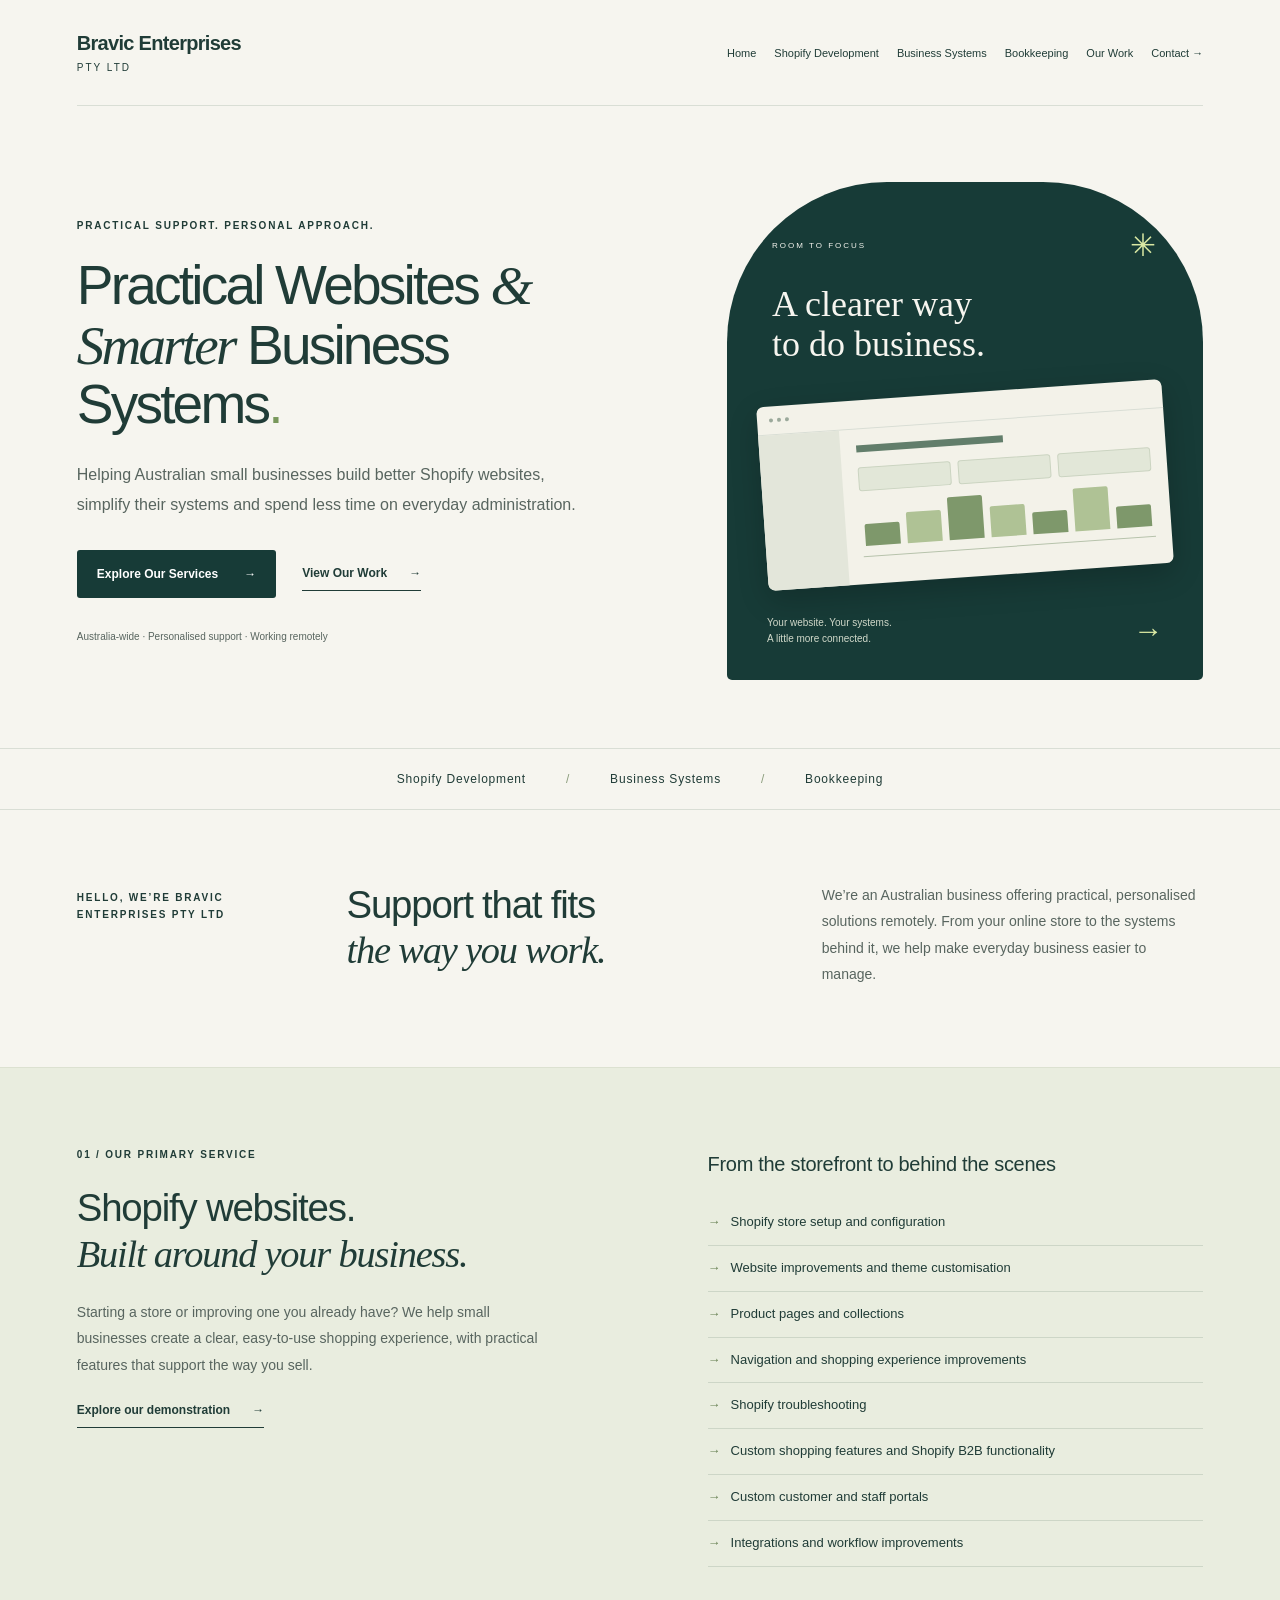
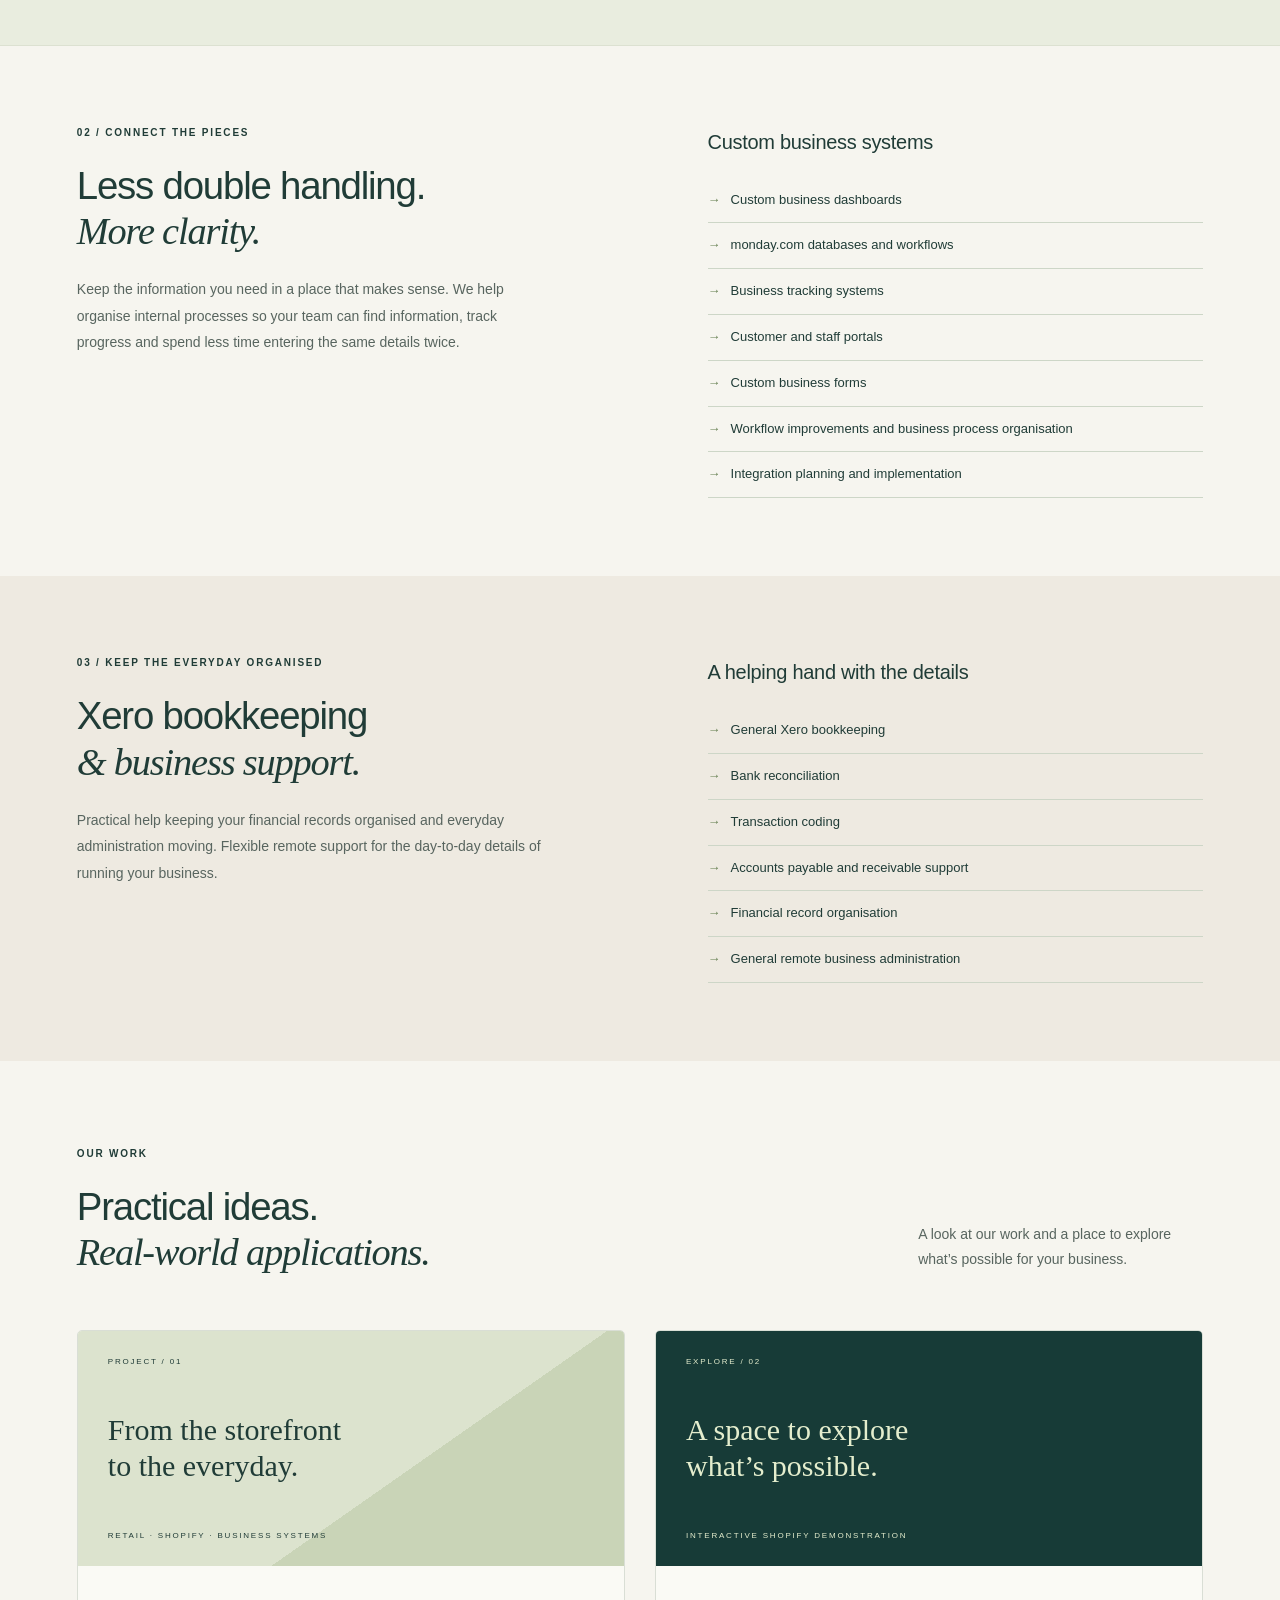
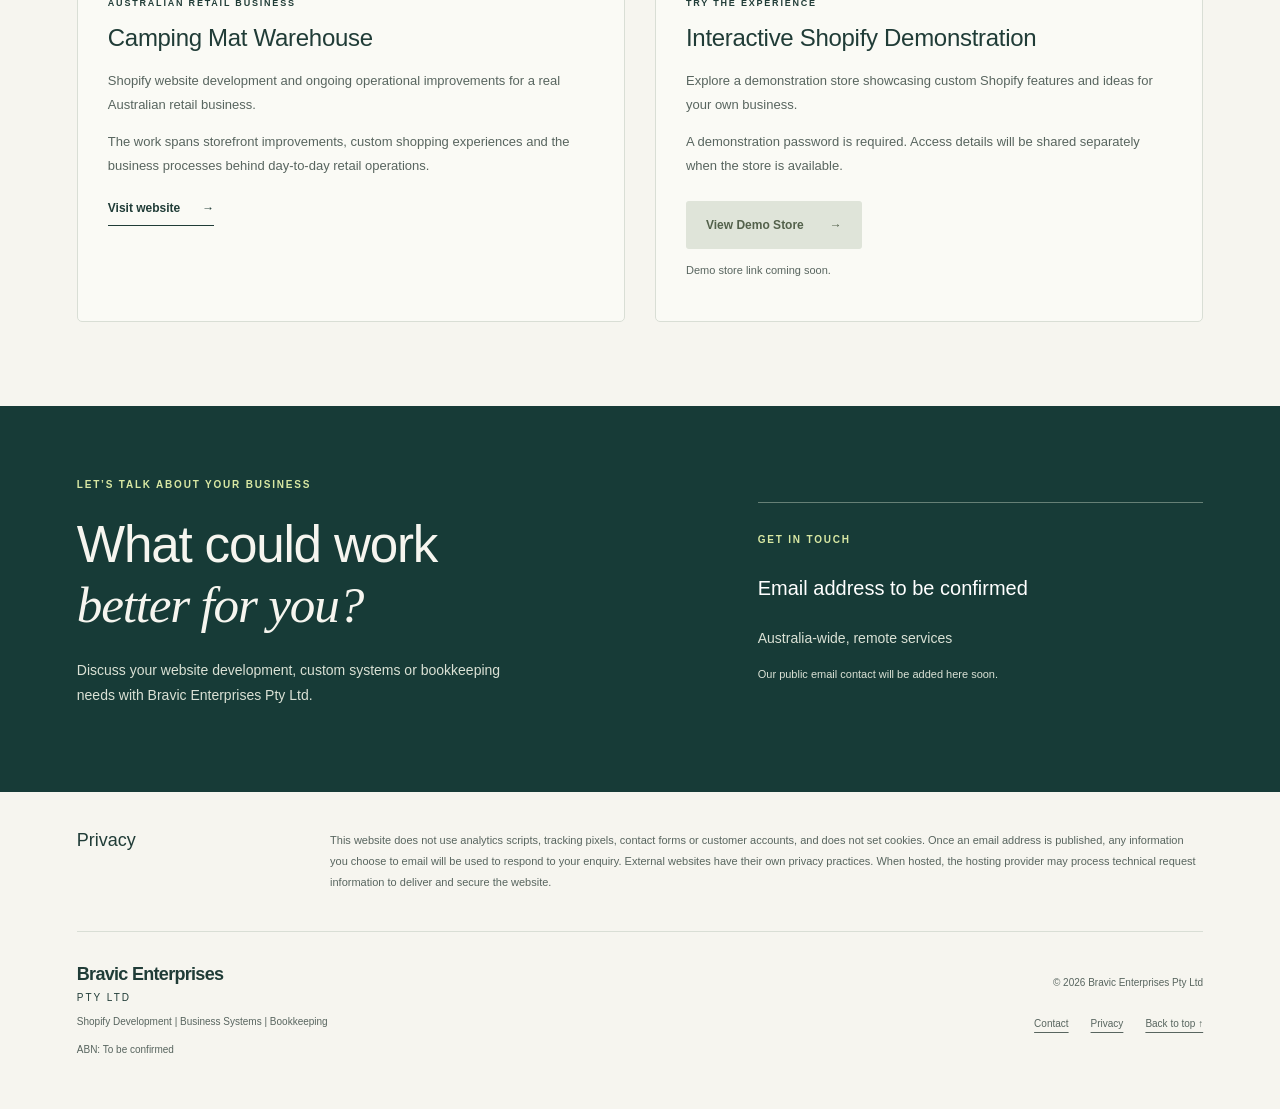
==== index.html @ 541ea127 "Build independent Bravic Enterprises static business website" ====
<!doctype html>
<html lang="en-AU">
<head>
<meta charset="utf-8"><meta name="viewport" content="width=device-width, initial-scale=1">
<title>Bravic Enterprises | Shopify Development &amp; Business Systems</title>
<meta name="description" content="Shopify website development, custom business systems and Xero bookkeeping for Australian small businesses. Practical, personalised remote support.">
<meta name="theme-color" content="#173b37">
<meta property="og:title" content="Bravic Enterprises | Shopify Development &amp; Business Systems">
<meta property="og:description" content="Practical Shopify websites, custom business systems and Xero bookkeeping. Personalised remote support for Australian small businesses.">
<meta property="og:type" content="website"><meta property="og:locale" content="en_AU">
<link rel="icon" href="assets/favicon.svg" type="image/svg+xml"><link rel="stylesheet" href="styles.css">
</head>
<body>
<a class="skip" href="#main">Skip to content</a>
<header class="header wrap">
<a class="brand" href="#home">Bravic Enterprises <span>Pty Ltd</span></a>
<nav aria-label="Main navigation"><a href="#home">Home</a><a href="#shopify">Shopify Development</a><a href="#systems">Business Systems</a><a href="#bookkeeping">Bookkeeping</a><a href="#work">Our Work</a><a href="#contact">Contact <span aria-hidden="true">→</span></a></nav>
</header>
<main id="main">
<section id="home" class="hero wrap">
<div class="hero-copy"><p class="eyebrow">Practical support. Personal approach.</p><h1>Practical Websites <span>&amp; Smarter</span> Business Systems<span class="dot">.</span></h1><p class="lead">Helping Australian small businesses build better Shopify websites, simplify their systems and spend less time on everyday administration.</p><div class="actions"><a class="button" href="#shopify">Explore Our Services <span aria-hidden="true">→</span></a><a class="text-link" href="#work">View Our Work <span aria-hidden="true">→</span></a></div><p class="hero-note">Australia-wide · Personalised support · Working remotely</p></div>
<div class="hero-art" aria-label="Illustration of organised business information"><div class="art-top"><span>ROOM TO FOCUS</span><span aria-hidden="true">✳</span></div><div class="art-heading">A clearer way<br>to do business.</div><div class="mock-window" aria-hidden="true"><div class="window-top"><i></i><i></i><i></i></div><div class="window-body"><div class="mock-nav"></div><div class="mock-content"><div class="mock-title"></div><div class="mock-cards"><i></i><i></i><i></i></div><div class="mock-chart"><i></i><i></i><i></i><i></i><i></i><i></i><i></i></div><div class="mock-lines"></div></div></div></div><div class="art-bottom">Your website. Your systems.<br>A little more connected.<span aria-hidden="true">→</span></div></div>
</section>
<div class="service-strip"><div class="wrap">Shopify Development <span aria-hidden="true">/</span> Business Systems <span aria-hidden="true">/</span> Bookkeeping</div></div>
<section class="intro wrap"><p class="eyebrow">Hello, we’re Bravic Enterprises Pty Ltd</p><h2>Support that fits<br><em>the way you work.</em></h2><p>We’re an Australian business offering practical, personalised solutions remotely. From your online store to the systems behind it, we help make everyday business easier to manage.</p></section>
<section id="shopify" class="service shopify"><div class="wrap service-layout"><div><p class="eyebrow">01 / Our primary service</p><h2>Shopify websites.<br><em>Built around your business.</em></h2><p class="section-copy">Starting a store or improving one you already have? We help small businesses create a clear, easy-to-use shopping experience, with practical features that support the way you sell.</p><a class="text-link" href="#demo">Explore our demonstration <span aria-hidden="true">→</span></a></div><div class="service-details"><h3>From the storefront to behind the scenes</h3><ul><li>Shopify store setup and configuration</li><li>Website improvements and theme customisation</li><li>Product pages and collections</li><li>Navigation and shopping experience improvements</li><li>Shopify troubleshooting</li><li>Custom shopping features and Shopify B2B functionality</li><li>Custom customer and staff portals</li><li>Integrations and workflow improvements</li></ul></div></div></section>
<section id="systems" class="service wrap service-layout"><div><p class="eyebrow">02 / Connect the pieces</p><h2>Less double handling.<br><em>More clarity.</em></h2><p class="section-copy">Keep the information you need in a place that makes sense. We help organise internal processes so your team can find information, track progress and spend less time entering the same details twice.</p></div><div class="service-details"><h3>Custom business systems</h3><ul><li>Custom business dashboards</li><li>monday.com databases and workflows</li><li>Business tracking systems</li><li>Customer and staff portals</li><li>Custom business forms</li><li>Workflow improvements and business process organisation</li><li>Integration planning and implementation</li></ul></div></section>
<section id="bookkeeping" class="bookkeeping"><div class="wrap service-layout"><div><p class="eyebrow">03 / Keep the everyday organised</p><h2>Xero bookkeeping<br><em>&amp; business support.</em></h2><p class="section-copy">Practical help keeping your financial records organised and everyday administration moving. Flexible remote support for the day-to-day details of running your business.</p></div><div class="service-details"><h3>A helping hand with the details</h3><ul><li>General Xero bookkeeping</li><li>Bank reconciliation</li><li>Transaction coding</li><li>Accounts payable and receivable support</li><li>Financial record organisation</li><li>General remote business administration</li></ul></div></div></section>
<section id="work" class="work wrap"><div class="section-heading"><div><p class="eyebrow">Our work</p><h2>Practical ideas.<br><em>Real-world applications.</em></h2></div><p>A look at our work and a place to explore what’s possible for your business.</p></div><div class="projects"><article class="project"><div class="project-visual retail" aria-hidden="true"><span>PROJECT / 01</span><strong>From the storefront<br>to the everyday.</strong><span>RETAIL · SHOPIFY · BUSINESS SYSTEMS</span></div><div class="project-content"><p class="eyebrow">Australian retail business</p><h3>Camping Mat Warehouse</h3><p>Shopify website development and ongoing operational improvements for a real Australian retail business.</p><p>The work spans storefront improvements, custom shopping experiences and the business processes behind day-to-day retail operations.</p><a class="text-link" href="https://campingmatwarehouse.com.au" target="_blank" rel="noopener noreferrer">Visit website <span class="sr-only">(opens in a new tab)</span><span aria-hidden="true">→</span></a></div></article><article class="project" id="demo"><div class="project-visual demonstration" aria-hidden="true"><span>EXPLORE / 02</span><strong>A space to explore<br>what’s possible.</strong><span>INTERACTIVE SHOPIFY DEMONSTRATION</span></div><div class="project-content"><p class="eyebrow">Try the experience</p><h3>Interactive Shopify Demonstration</h3><p>Explore a demonstration store showcasing custom Shopify features and ideas for your own business.</p><p>A demonstration password is required. Access details will be shared separately when the store is available.</p><!-- Replace this disabled button with a link when the approved demo URL is supplied. Never put the demo password in this repository. --><button class="button unavailable" type="button" disabled aria-describedby="demo-status">View Demo Store <span aria-hidden="true">→</span></button><p class="small" id="demo-status">Demo store link coming soon.</p></div></article></div></section>
<section id="contact" class="contact"><div class="wrap contact-layout"><div><p class="eyebrow">Let’s talk about your business</p><h2>What could work<br><em>better for you?</em></h2><p>Discuss your website development, custom systems or bookkeeping needs with Bravic Enterprises Pty Ltd.</p></div><div class="contact-details"><p class="eyebrow">Get in touch</p><!-- Replace this paragraph with a mailto link once the public email is confirmed. --><p class="email-pending">Email address to be confirmed</p><p>Australia-wide, remote services</p><p class="small">Our public email contact will be added here soon.</p></div></div></section>
<section id="privacy" class="privacy wrap"><h2>Privacy</h2><p>This website does not use analytics scripts, tracking pixels, contact forms or customer accounts, and does not set cookies. Once an email address is published, any information you choose to email will be used to respond to your enquiry. External websites have their own privacy practices. When hosted, the hosting provider may process technical request information to deliver and secure the website.</p></section>
</main>
<footer class="footer wrap"><div><a class="brand" href="#home">Bravic Enterprises <span>Pty Ltd</span></a><p>Shopify Development | Business Systems | Bookkeeping</p><p>ABN: To be confirmed</p></div><div class="footer-meta"><p>© 2026 Bravic Enterprises Pty Ltd</p><div><a href="#contact">Contact</a><a href="#privacy">Privacy</a><a href="#home">Back to top ↑</a></div></div></footer>
</body></html>
---- styles.css ----
:root{--ink:#203c37;--green:#173b37;--muted:#58655f;--cream:#f6f5ef;--line:#d9ded5;--lime:#d9e8a3;font-family:Arial,Helvetica,sans-serif;color:var(--ink);background:var(--cream);font-synthesis:none}
*{box-sizing:border-box}
body{margin:0}
a{color:inherit;text-underline-offset:5px}
a:focus-visible,button:focus-visible{outline:3px solid #9c651f;outline-offset:5px}
.wrap{width:min(1200px,88%);margin-inline:auto}
.skip{position:absolute;top:-100px;left:20px;padding:12px;background:white;z-index:10}
.skip:focus{top:12px}
.header{display:flex;align-items:center;justify-content:space-between;gap:30px;min-height:106px;border-bottom:1px solid var(--line)}
.brand{font-size:20px;font-weight:700;letter-spacing:-.7px;text-decoration:none;white-space:nowrap}
.brand span{display:block;font-size:10px;letter-spacing:2px;text-transform:uppercase;margin-top:7px;font-weight:400}
.header nav{display:flex;flex-wrap:wrap;justify-content:flex-end;gap:18px;font-size:11px}
.header nav a{text-decoration:none;padding-block:12px}
.header nav a:hover{text-decoration:underline}
.hero{display:grid;grid-template-columns:1.2fr 1fr;gap:7%;padding-block:76px 68px;align-items:center}
.eyebrow{text-transform:uppercase;letter-spacing:1.8px;font-size:10px;font-weight:700;line-height:1.7;margin:0 0 22px}
h1{font-size:clamp(40px,4.3vw,64px);letter-spacing:-2.8px;line-height:1.08;font-weight:500;margin:0 0 26px}
h1>span:not(.dot){font-family:Georgia,serif;font-style:italic;font-weight:400}
.dot{color:#78985b}
.lead{font-size:16px;line-height:1.85;max-width:510px;color:var(--muted)}
.actions{display:flex;align-items:center;gap:26px;flex-wrap:wrap;margin-top:30px}
.button{display:inline-flex;align-items:center;justify-content:space-between;gap:26px;background:var(--green);color:white;border:0;padding:17px 20px;font:600 12px Arial,sans-serif;text-decoration:none;border-radius:3px}
.button:hover{background:#2d5045}
.text-link{display:inline-flex;gap:22px;align-items:center;font-size:12px;font-weight:700;text-decoration:none;border-bottom:1px solid;padding:10px 0}
.hero-note{font-size:10px;color:var(--muted);margin:30px 0 0;line-height:1.7}
.hero-art{background:var(--green);color:var(--cream);padding:30px 30px 25px;border-radius:160px 160px 5px 5px;min-height:480px;display:flex;flex-direction:column;justify-content:flex-end;position:relative;overflow:hidden}
.art-top{display:flex;justify-content:space-between;align-items:center;font-size:8px;letter-spacing:2px;padding:15px 15px 20px}
.art-top>span:last-child{font-size:31px;color:var(--lime)}
.art-heading{font:36px/1.12 Georgia,serif;padding:0 15px 28px}
.mock-window{border-radius:7px;background:#f3f2e9;color:var(--ink);box-shadow:0 10px 30px #0003;transform:rotate(-4deg);margin:0 5px}
.window-top{border-bottom:1px solid #d9ded5;padding:12px;display:flex;gap:4px}
.window-top i{width:4px;height:4px;background:#9ba99b;border-radius:50%}
.window-body{display:flex;height:155px}
.mock-nav{width:20%;background:#e3e6da;border-radius:0 0 0 7px}
.mock-content{padding:16px;width:80%}
.mock-title{width:50%;height:7px;background:#627e6b;margin-bottom:15px}
.mock-cards{display:flex;gap:7px}
.mock-cards i{background:#e2e7d8;width:33%;height:24px;border:1px solid #cbd4c1;border-radius:3px}
.mock-chart{display:flex;align-items:flex-end;gap:7px;height:55px;padding:10px 3px 0}
.mock-chart i{flex:1;background:#7e986b;height:50%;border-radius:2px 2px 0 0}
.mock-chart i:nth-child(2n){height:70%;background:#afc295}
.mock-chart i:nth-child(3n){height:95%}
.mock-lines{margin-top:10px;height:1px;background:#b7c3ac}
.art-bottom{display:flex;align-items:center;justify-content:space-between;font-size:10px;line-height:1.6;padding:30px 10px 0;color:#d2dacb}
.art-bottom span{font-size:30px;color:var(--lime)}
.service-strip{border-block:1px solid var(--line);padding:23px 0;font-size:12px;text-align:center;letter-spacing:.8px}
.service-strip .wrap{display:flex;justify-content:center;gap:40px;flex-wrap:wrap}
.service-strip span{color:#8b9d7c}
.intro{display:grid;grid-template-columns:.8fr 1.5fr 1.3fr;gap:35px;align-items:start;padding-block:72px}
.intro>.eyebrow{max-width:160px;margin-top:7px}
.intro>p:last-child{font-size:14px;line-height:1.9;color:var(--muted);margin:0}
h2{font-size:clamp(29px,3vw,42px);line-height:1.18;letter-spacing:-1.2px;font-weight:500;margin:0 0 22px}
h2 em{font-family:Georgia,serif;font-weight:400}
h3{font-size:20px;line-height:1.4;font-weight:500;margin:0 0 22px;letter-spacing:-.3px}
.service{padding-block:78px}
.service-layout{display:grid;grid-template-columns:1fr 1fr;gap:12%}
.shopify{background:#e9eddf;border-block:1px solid #dce1d1}
.section-copy{color:var(--muted);font-size:14px;line-height:1.9;max-width:475px}
.service-details{padding-top:4px}
.service-details ul{list-style:none;padding:0;margin:0}
.service-details li{position:relative;padding:12px 0 12px 23px;border-bottom:1px solid #cdd6c7;font-size:13px;line-height:1.6}
.service-details li:before{content:'→';position:absolute;left:0;color:#6b8457}
.bookkeeping{background:#eeeae1;padding-block:78px}
.work{padding-block:84px}
.section-heading{display:flex;justify-content:space-between;align-items:end;gap:40px;margin-bottom:32px}
.section-heading>p{max-width:285px;font-size:14px;line-height:1.8;color:var(--muted);margin-bottom:25px}
.projects{display:grid;grid-template-columns:1fr 1fr;gap:30px}
.project{border:1px solid var(--line);border-radius:5px;overflow:hidden;background:#fafaf5}
.project-visual{min-height:235px;display:flex;flex-direction:column;justify-content:space-between;padding:26px 30px;background:#dce3ce}
.project-visual>span{font-size:8px;letter-spacing:1.8px}
.project-visual strong{font:30px/1.2 Georgia,serif;font-weight:400}
.demonstration{background:var(--green);color:#e4edcd}
.retail{background:linear-gradient(145deg,#dce3ce 60%,#c9d4b7 60%)}
.project-content{padding:30px}
.project-content .eyebrow{font-size:9px;margin-bottom:10px}
.project-content h3{font-size:24px;margin-bottom:14px}
.project-content p:not(.eyebrow){font-size:13px;line-height:1.85;color:var(--muted)}
.unavailable{background:#dfe4d9;color:#53614b;margin-top:10px;cursor:not-allowed}
.unavailable:hover{background:#dfe4d9}
.project-content .small,.small{font-size:11px!important}
.contact{background:var(--green);color:var(--cream);padding-block:70px}
.contact-layout{display:grid;grid-template-columns:1.2fr 1fr;gap:13%;align-items:center}
.contact h2{font-size:clamp(34px,4vw,52px)}
.contact p:not(.eyebrow){font-size:14px;line-height:1.8;max-width:465px;color:#dae1d5}
.contact .eyebrow{color:var(--lime)}
.contact-details{border-top:1px solid #668076;padding-top:28px}
.contact .email-pending{font-size:20px!important;color:white!important}
.privacy{padding-block:38px;display:grid;grid-template-columns:1fr 4fr;gap:35px;border-bottom:1px solid var(--line)}
.privacy h2{font-size:18px;letter-spacing:0;margin:0}
.privacy p{font-size:11px;color:var(--muted);line-height:1.9;margin:0}
.footer{display:flex;justify-content:space-between;gap:30px;padding-block:32px 40px}
.footer p,.footer a:not(.brand){font-size:10px;line-height:1.8;color:var(--muted)}
.footer .brand{font-size:18px}
.footer-meta{text-align:right}
.footer-meta>div{display:flex;gap:22px;justify-content:flex-end;margin-top:23px}
.sr-only{position:absolute;width:1px;height:1px;padding:0;margin:-1px;overflow:hidden;clip:rect(0,0,0,0);white-space:nowrap;border:0}
section[id]{scroll-margin-top:25px}
@media(max-width:1050px){.header{align-items:flex-start;padding-block:25px}
.header nav{gap:6px 16px;max-width:460px}
.hero{gap:5%}
.hero-art{padding:23px;min-height:450px}
.art-heading{font-size:30px}
.intro{grid-template-columns:1fr 1fr}
.intro>.eyebrow{grid-column:1/-1;max-width:none;margin:0}
.service-layout{gap:7%}
}
@media(max-width:700px){.wrap{width:88%}
.header{display:block;padding-block:23px 15px}
.brand{font-size:20px}
.header nav{justify-content:flex-start;gap:0 19px;max-width:none;margin-top:18px;font-size:11px}
.header nav a{padding-block:10px}
.hero{grid-template-columns:1fr;padding-block:40px;gap:35px}
h1{font-size:clamp(39px,9vw,59px);letter-spacing:-1.8px;max-width:540px}
.lead{font-size:15px}
.hero-art{min-height:420px;max-width:420px;width:100%;justify-self:center;padding:30px}
.art-heading{font-size:34px}
.hero-note{font-size:9px}
.actions{gap:20px}
.service-strip{font-size:10px}
.service-strip .wrap{gap:12px}
.intro,.service-layout,.contact-layout,.privacy{grid-template-columns:1fr;gap:24px}
.intro{padding-block:45px}
.intro h2{margin:0}
.service,.bookkeeping{padding-block:48px}
.service-details{margin-top:10px}
.work{padding-block:50px}
.section-heading{display:block}
.section-heading>p{max-width:none}
.projects{grid-template-columns:1fr;gap:25px}
.project-content{padding:25px}
.project-visual{min-height:210px;padding:24px}
.contact{padding-block:48px}
.contact-details{margin-top:10px}
.privacy{gap:12px;padding-block:28px}
.footer{display:block}
.footer-meta{text-align:left;margin-top:25px}
.footer-meta>div{justify-content:flex-start;margin-top:12px}
.eyebrow{font-size:9px}
h2{font-size:32px}
}
@media(prefers-reduced-motion:no-preference){html{scroll-behavior:smooth}
}
@media print{.hero-art,.skip{display:none}
.hero,.service-layout,.contact-layout{display:block}
.contact{color:#203c37;background:white}
.contact p:not(.eyebrow),.contact .eyebrow,.contact .email-pending{color:#203c37!important}
.wrap{width:100%}
.header nav{display:none}
}
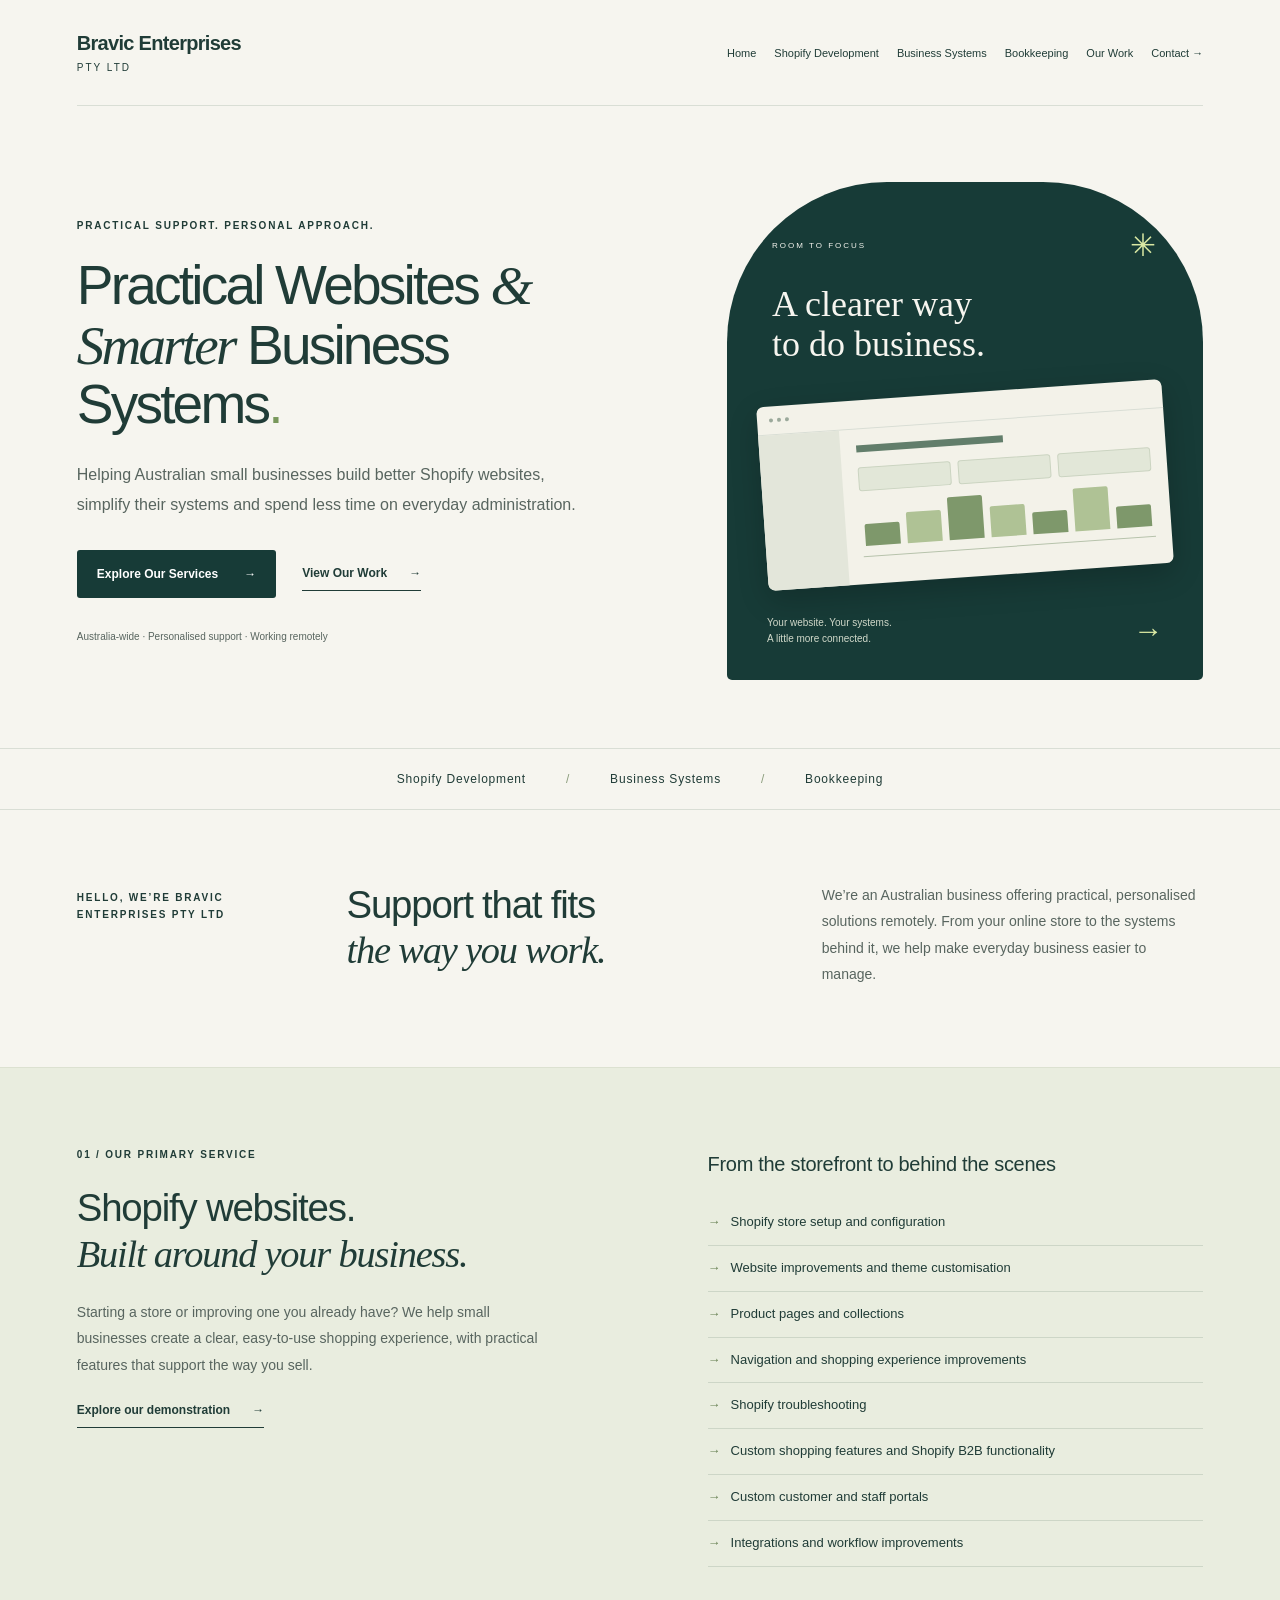
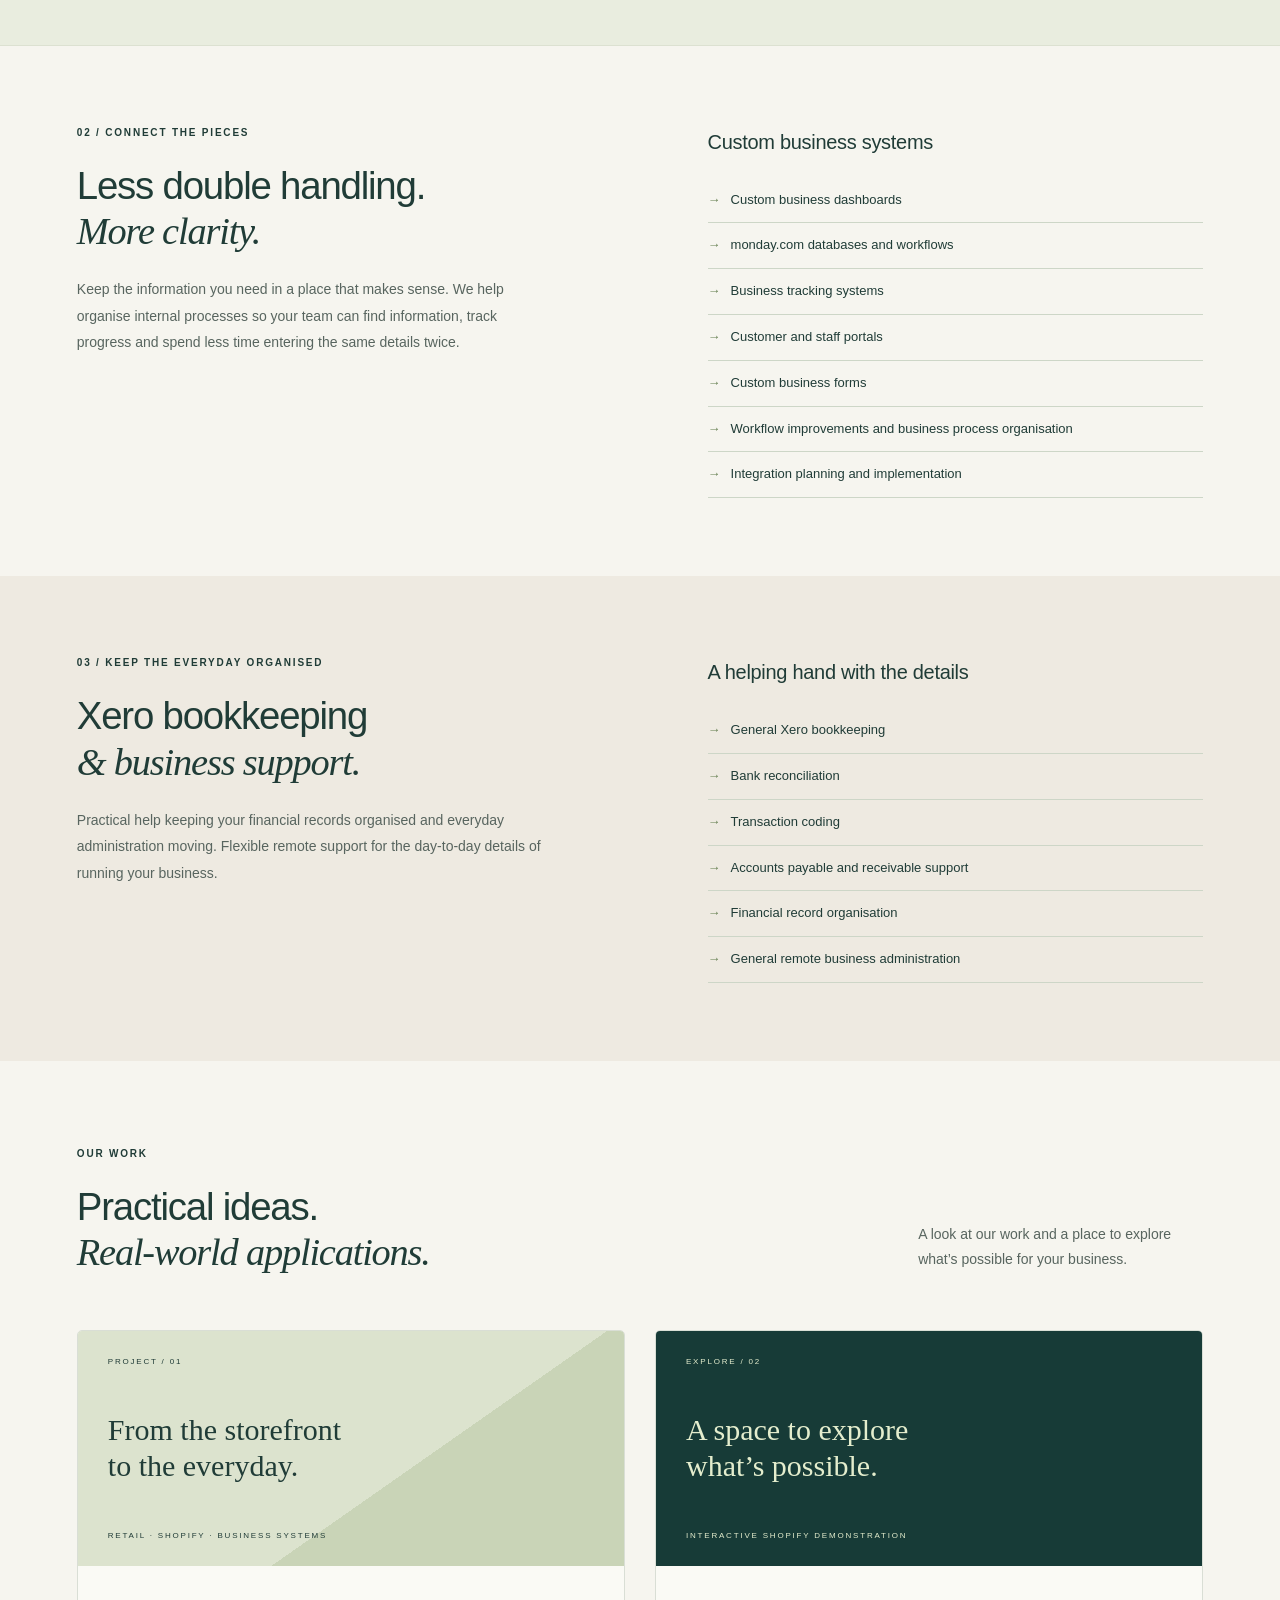
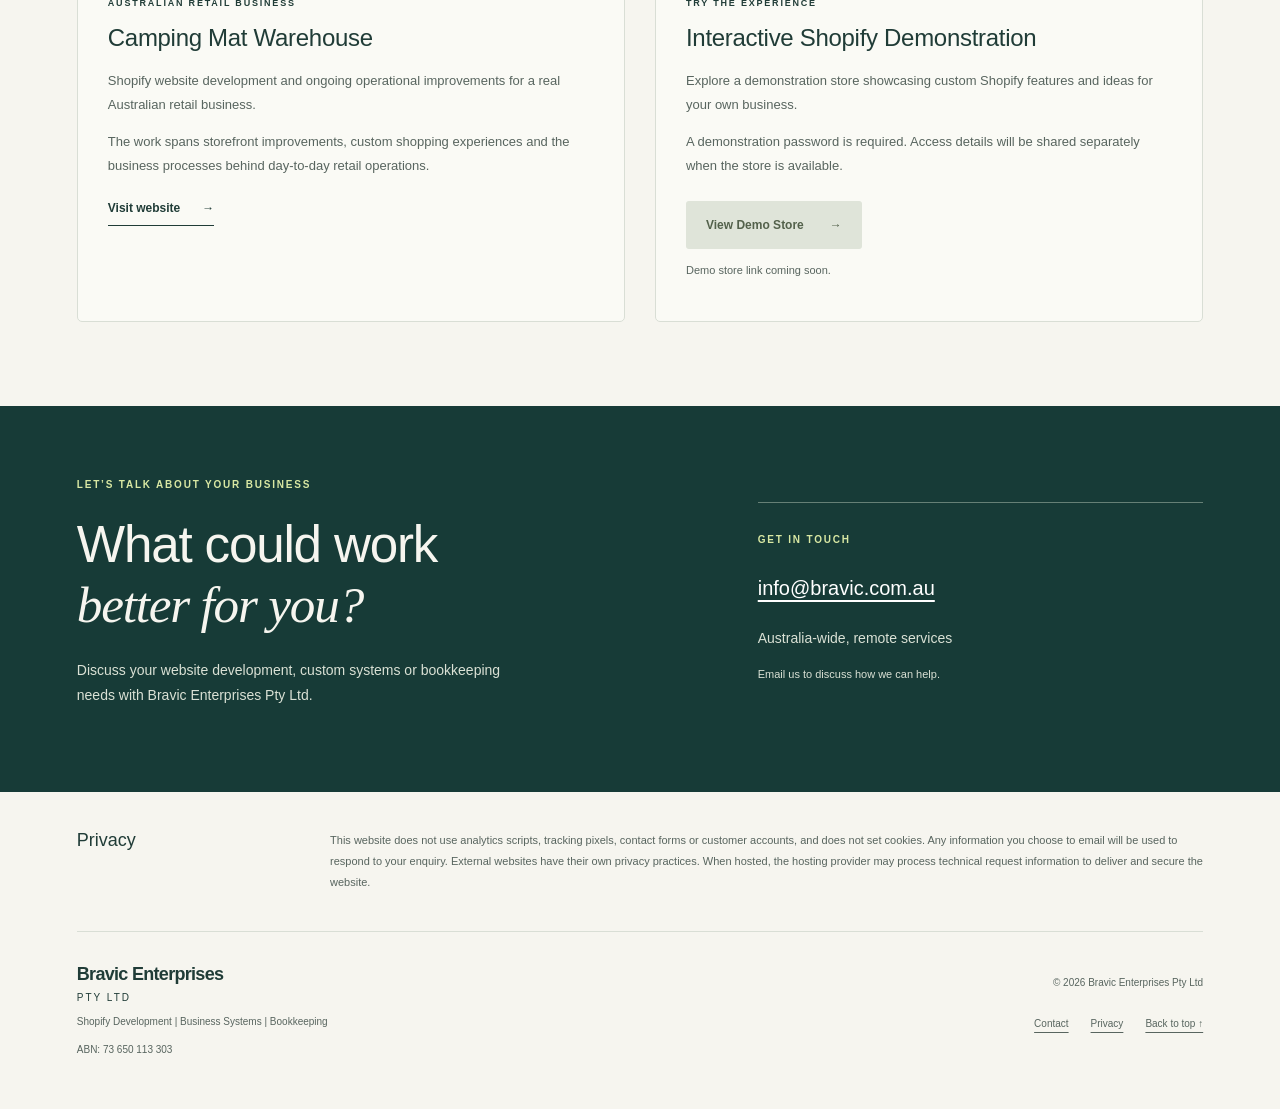
==== commit 82969f5a: "Add confirmed business email and ABN" ====
--- a/index.html
+++ b/index.html
@@ -27,8 +27,8 @@
 <section id="systems" class="service wrap service-layout"><div><p class="eyebrow">02 / Connect the pieces</p><h2>Less double handling.<br><em>More clarity.</em></h2><p class="section-copy">Keep the information you need in a place that makes sense. We help organise internal processes so your team can find information, track progress and spend less time entering the same details twice.</p></div><div class="service-details"><h3>Custom business systems</h3><ul><li>Custom business dashboards</li><li>monday.com databases and workflows</li><li>Business tracking systems</li><li>Customer and staff portals</li><li>Custom business forms</li><li>Workflow improvements and business process organisation</li><li>Integration planning and implementation</li></ul></div></section>
 <section id="bookkeeping" class="bookkeeping"><div class="wrap service-layout"><div><p class="eyebrow">03 / Keep the everyday organised</p><h2>Xero bookkeeping<br><em>&amp; business support.</em></h2><p class="section-copy">Practical help keeping your financial records organised and everyday administration moving. Flexible remote support for the day-to-day details of running your business.</p></div><div class="service-details"><h3>A helping hand with the details</h3><ul><li>General Xero bookkeeping</li><li>Bank reconciliation</li><li>Transaction coding</li><li>Accounts payable and receivable support</li><li>Financial record organisation</li><li>General remote business administration</li></ul></div></div></section>
 <section id="work" class="work wrap"><div class="section-heading"><div><p class="eyebrow">Our work</p><h2>Practical ideas.<br><em>Real-world applications.</em></h2></div><p>A look at our work and a place to explore what’s possible for your business.</p></div><div class="projects"><article class="project"><div class="project-visual retail" aria-hidden="true"><span>PROJECT / 01</span><strong>From the storefront<br>to the everyday.</strong><span>RETAIL · SHOPIFY · BUSINESS SYSTEMS</span></div><div class="project-content"><p class="eyebrow">Australian retail business</p><h3>Camping Mat Warehouse</h3><p>Shopify website development and ongoing operational improvements for a real Australian retail business.</p><p>The work spans storefront improvements, custom shopping experiences and the business processes behind day-to-day retail operations.</p><a class="text-link" href="https://campingmatwarehouse.com.au" target="_blank" rel="noopener noreferrer">Visit website <span class="sr-only">(opens in a new tab)</span><span aria-hidden="true">→</span></a></div></article><article class="project" id="demo"><div class="project-visual demonstration" aria-hidden="true"><span>EXPLORE / 02</span><strong>A space to explore<br>what’s possible.</strong><span>INTERACTIVE SHOPIFY DEMONSTRATION</span></div><div class="project-content"><p class="eyebrow">Try the experience</p><h3>Interactive Shopify Demonstration</h3><p>Explore a demonstration store showcasing custom Shopify features and ideas for your own business.</p><p>A demonstration password is required. Access details will be shared separately when the store is available.</p><!-- Replace this disabled button with a link when the approved demo URL is supplied. Never put the demo password in this repository. --><button class="button unavailable" type="button" disabled aria-describedby="demo-status">View Demo Store <span aria-hidden="true">→</span></button><p class="small" id="demo-status">Demo store link coming soon.</p></div></article></div></section>
-<section id="contact" class="contact"><div class="wrap contact-layout"><div><p class="eyebrow">Let’s talk about your business</p><h2>What could work<br><em>better for you?</em></h2><p>Discuss your website development, custom systems or bookkeeping needs with Bravic Enterprises Pty Ltd.</p></div><div class="contact-details"><p class="eyebrow">Get in touch</p><!-- Replace this paragraph with a mailto link once the public email is confirmed. --><p class="email-pending">Email address to be confirmed</p><p>Australia-wide, remote services</p><p class="small">Our public email contact will be added here soon.</p></div></div></section>
-<section id="privacy" class="privacy wrap"><h2>Privacy</h2><p>This website does not use analytics scripts, tracking pixels, contact forms or customer accounts, and does not set cookies. Once an email address is published, any information you choose to email will be used to respond to your enquiry. External websites have their own privacy practices. When hosted, the hosting provider may process technical request information to deliver and secure the website.</p></section>
+<section id="contact" class="contact"><div class="wrap contact-layout"><div><p class="eyebrow">Let’s talk about your business</p><h2>What could work<br><em>better for you?</em></h2><p>Discuss your website development, custom systems or bookkeeping needs with Bravic Enterprises Pty Ltd.</p></div><div class="contact-details"><p class="eyebrow">Get in touch</p><p class="contact-email"><a href="mailto:info@bravic.com.au">info@bravic.com.au</a></p><p>Australia-wide, remote services</p><p class="small">Email us to discuss how we can help.</p></div></div></section>
+<section id="privacy" class="privacy wrap"><h2>Privacy</h2><p>This website does not use analytics scripts, tracking pixels, contact forms or customer accounts, and does not set cookies. Any information you choose to email will be used to respond to your enquiry. External websites have their own privacy practices. When hosted, the hosting provider may process technical request information to deliver and secure the website.</p></section>
 </main>
-<footer class="footer wrap"><div><a class="brand" href="#home">Bravic Enterprises <span>Pty Ltd</span></a><p>Shopify Development | Business Systems | Bookkeeping</p><p>ABN: To be confirmed</p></div><div class="footer-meta"><p>© 2026 Bravic Enterprises Pty Ltd</p><div><a href="#contact">Contact</a><a href="#privacy">Privacy</a><a href="#home">Back to top ↑</a></div></div></footer>
+<footer class="footer wrap"><div><a class="brand" href="#home">Bravic Enterprises <span>Pty Ltd</span></a><p>Shopify Development | Business Systems | Bookkeeping</p><p>ABN: 73 650 113 303</p></div><div class="footer-meta"><p>© 2026 Bravic Enterprises Pty Ltd</p><div><a href="#contact">Contact</a><a href="#privacy">Privacy</a><a href="#home">Back to top ↑</a></div></div></footer>
 </body></html>
--- a/styles.css
+++ b/styles.css
@@ -84,7 +84,7 @@
 .contact p:not(.eyebrow){font-size:14px;line-height:1.8;max-width:465px;color:#dae1d5}
 .contact .eyebrow{color:var(--lime)}
 .contact-details{border-top:1px solid #668076;padding-top:28px}
-.contact .email-pending{font-size:20px!important;color:white!important}
+.contact .contact-email{font-size:20px!important;color:white!important}
 .privacy{padding-block:38px;display:grid;grid-template-columns:1fr 4fr;gap:35px;border-bottom:1px solid var(--line)}
 .privacy h2{font-size:18px;letter-spacing:0;margin:0}
 .privacy p{font-size:11px;color:var(--muted);line-height:1.9;margin:0}
@@ -143,7 +143,7 @@
 @media print{.hero-art,.skip{display:none}
 .hero,.service-layout,.contact-layout{display:block}
 .contact{color:#203c37;background:white}
-.contact p:not(.eyebrow),.contact .eyebrow,.contact .email-pending{color:#203c37!important}
+.contact p:not(.eyebrow),.contact .eyebrow,.contact .contact-email{color:#203c37!important}
 .wrap{width:100%}
 .header nav{display:none}
 }
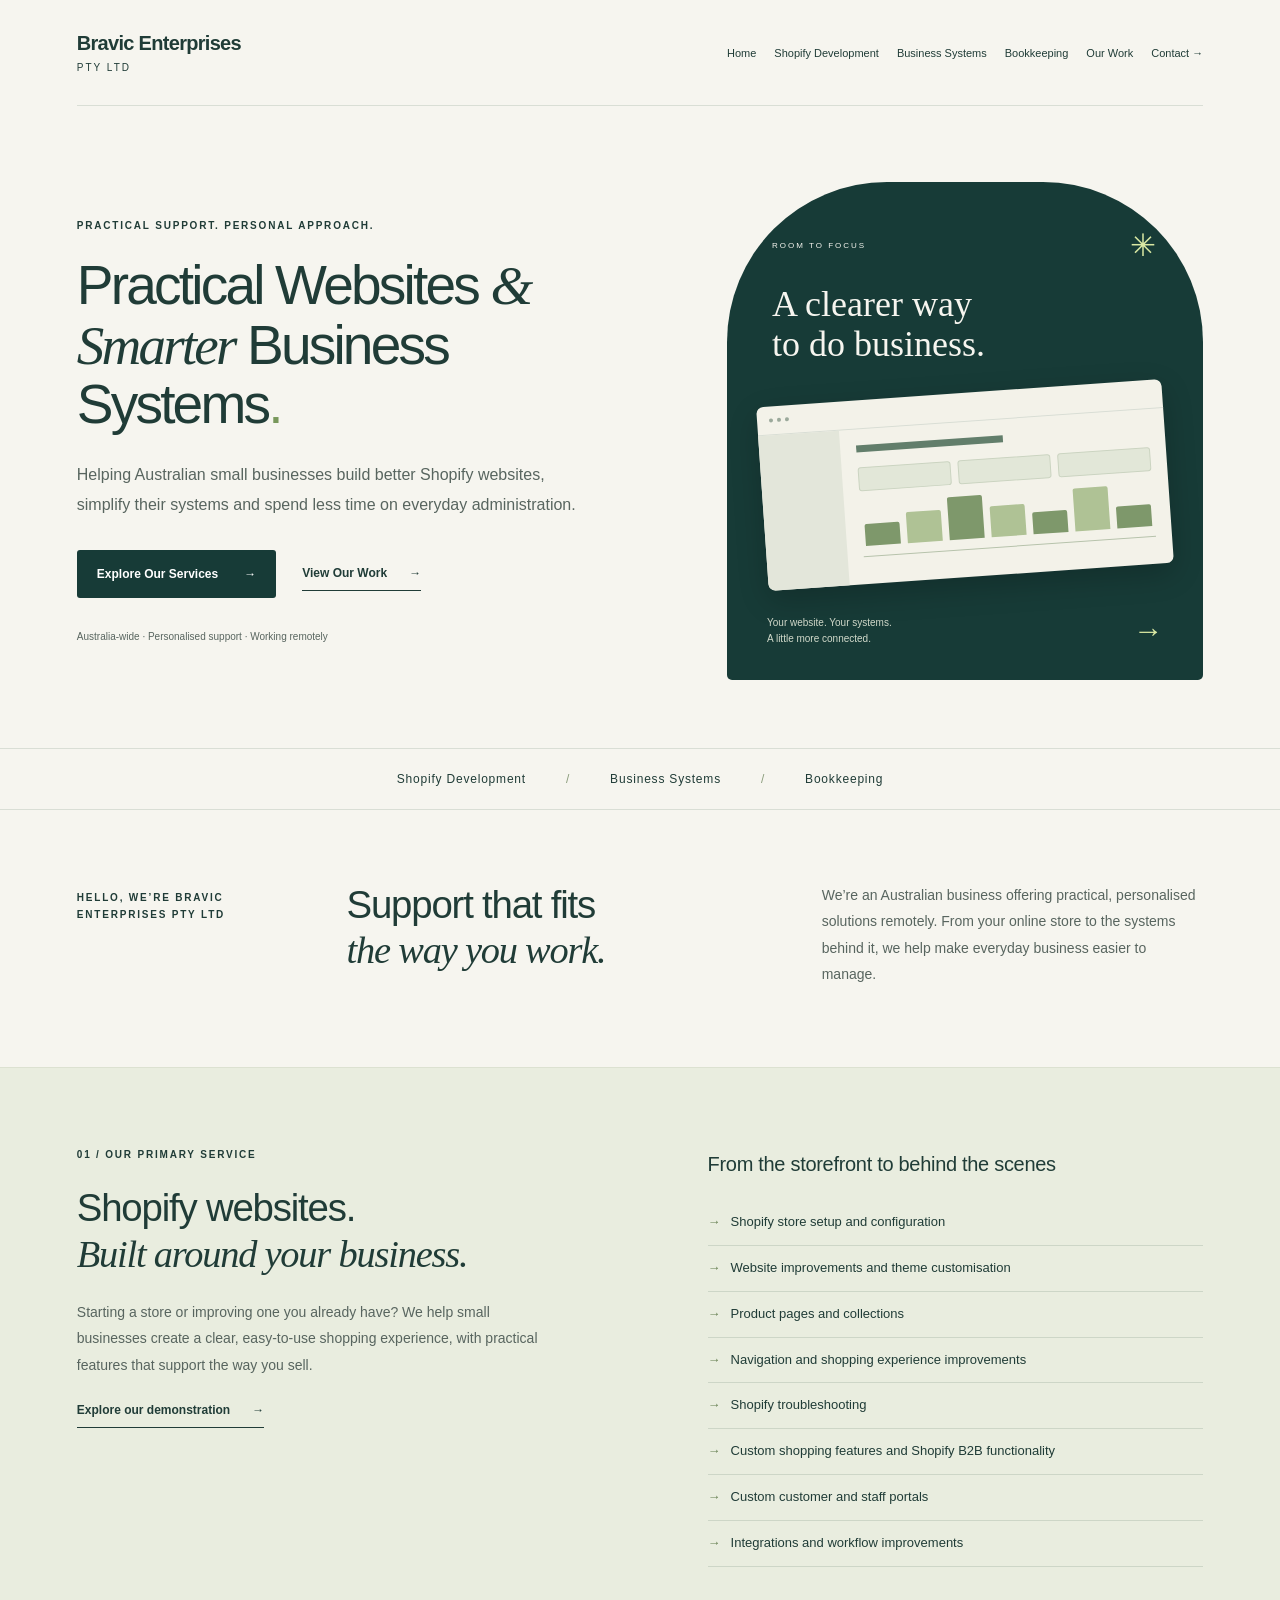
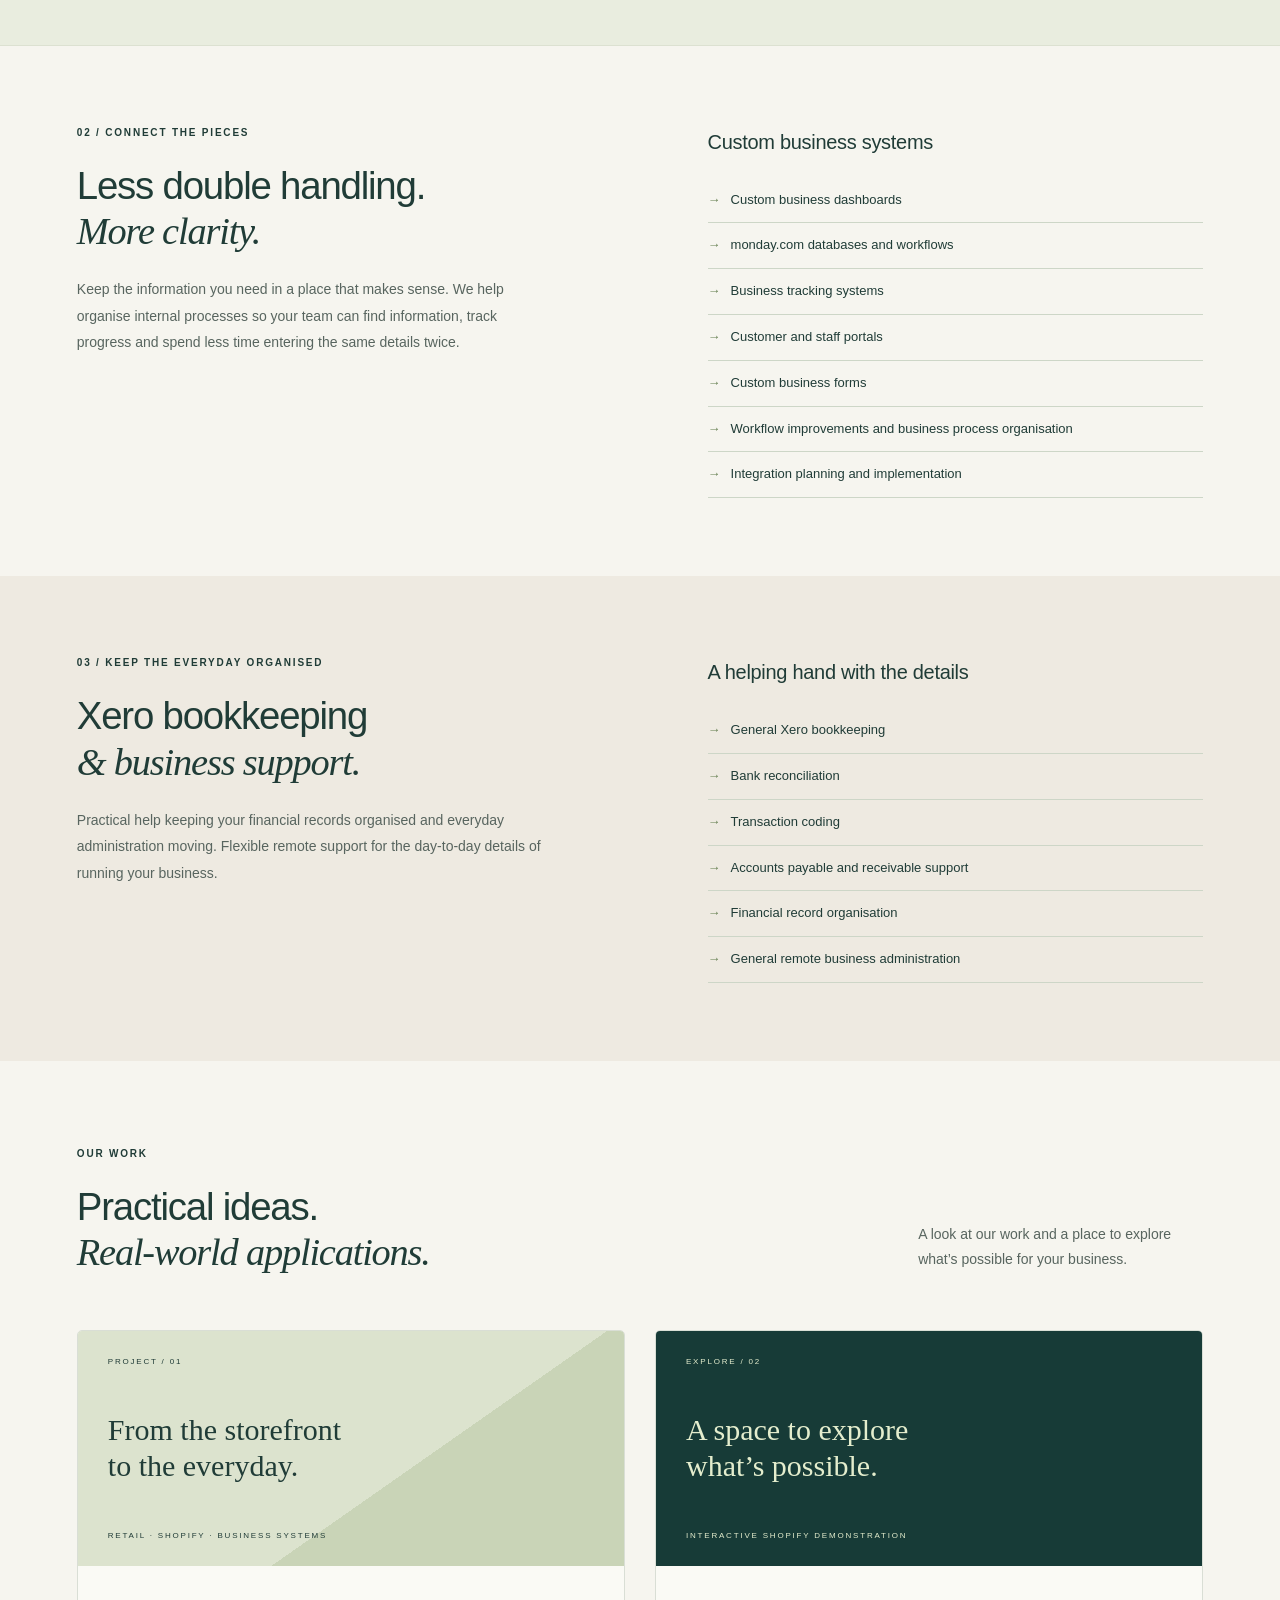
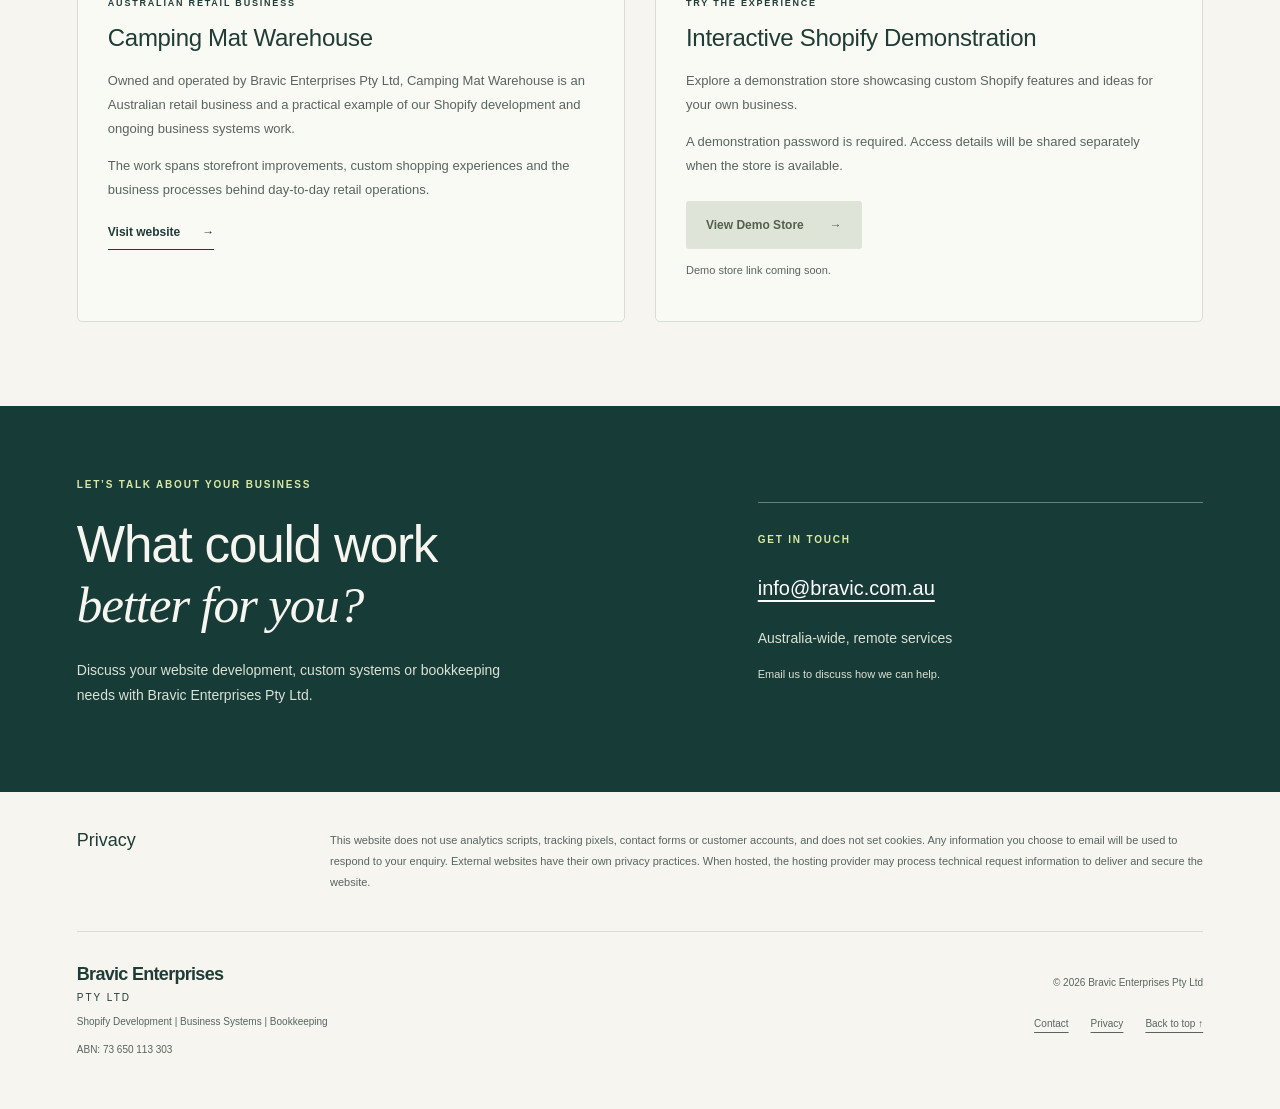
==== commit 77a56119: "Clarify Bravic ownership of Camping Mat Warehouse" ====
--- a/index.html
+++ b/index.html
@@ -26,7 +26,7 @@
 <section id="shopify" class="service shopify"><div class="wrap service-layout"><div><p class="eyebrow">01 / Our primary service</p><h2>Shopify websites.<br><em>Built around your business.</em></h2><p class="section-copy">Starting a store or improving one you already have? We help small businesses create a clear, easy-to-use shopping experience, with practical features that support the way you sell.</p><a class="text-link" href="#demo">Explore our demonstration <span aria-hidden="true">→</span></a></div><div class="service-details"><h3>From the storefront to behind the scenes</h3><ul><li>Shopify store setup and configuration</li><li>Website improvements and theme customisation</li><li>Product pages and collections</li><li>Navigation and shopping experience improvements</li><li>Shopify troubleshooting</li><li>Custom shopping features and Shopify B2B functionality</li><li>Custom customer and staff portals</li><li>Integrations and workflow improvements</li></ul></div></div></section>
 <section id="systems" class="service wrap service-layout"><div><p class="eyebrow">02 / Connect the pieces</p><h2>Less double handling.<br><em>More clarity.</em></h2><p class="section-copy">Keep the information you need in a place that makes sense. We help organise internal processes so your team can find information, track progress and spend less time entering the same details twice.</p></div><div class="service-details"><h3>Custom business systems</h3><ul><li>Custom business dashboards</li><li>monday.com databases and workflows</li><li>Business tracking systems</li><li>Customer and staff portals</li><li>Custom business forms</li><li>Workflow improvements and business process organisation</li><li>Integration planning and implementation</li></ul></div></section>
 <section id="bookkeeping" class="bookkeeping"><div class="wrap service-layout"><div><p class="eyebrow">03 / Keep the everyday organised</p><h2>Xero bookkeeping<br><em>&amp; business support.</em></h2><p class="section-copy">Practical help keeping your financial records organised and everyday administration moving. Flexible remote support for the day-to-day details of running your business.</p></div><div class="service-details"><h3>A helping hand with the details</h3><ul><li>General Xero bookkeeping</li><li>Bank reconciliation</li><li>Transaction coding</li><li>Accounts payable and receivable support</li><li>Financial record organisation</li><li>General remote business administration</li></ul></div></div></section>
-<section id="work" class="work wrap"><div class="section-heading"><div><p class="eyebrow">Our work</p><h2>Practical ideas.<br><em>Real-world applications.</em></h2></div><p>A look at our work and a place to explore what’s possible for your business.</p></div><div class="projects"><article class="project"><div class="project-visual retail" aria-hidden="true"><span>PROJECT / 01</span><strong>From the storefront<br>to the everyday.</strong><span>RETAIL · SHOPIFY · BUSINESS SYSTEMS</span></div><div class="project-content"><p class="eyebrow">Australian retail business</p><h3>Camping Mat Warehouse</h3><p>Shopify website development and ongoing operational improvements for a real Australian retail business.</p><p>The work spans storefront improvements, custom shopping experiences and the business processes behind day-to-day retail operations.</p><a class="text-link" href="https://campingmatwarehouse.com.au" target="_blank" rel="noopener noreferrer">Visit website <span class="sr-only">(opens in a new tab)</span><span aria-hidden="true">→</span></a></div></article><article class="project" id="demo"><div class="project-visual demonstration" aria-hidden="true"><span>EXPLORE / 02</span><strong>A space to explore<br>what’s possible.</strong><span>INTERACTIVE SHOPIFY DEMONSTRATION</span></div><div class="project-content"><p class="eyebrow">Try the experience</p><h3>Interactive Shopify Demonstration</h3><p>Explore a demonstration store showcasing custom Shopify features and ideas for your own business.</p><p>A demonstration password is required. Access details will be shared separately when the store is available.</p><!-- Replace this disabled button with a link when the approved demo URL is supplied. Never put the demo password in this repository. --><button class="button unavailable" type="button" disabled aria-describedby="demo-status">View Demo Store <span aria-hidden="true">→</span></button><p class="small" id="demo-status">Demo store link coming soon.</p></div></article></div></section>
+<section id="work" class="work wrap"><div class="section-heading"><div><p class="eyebrow">Our work</p><h2>Practical ideas.<br><em>Real-world applications.</em></h2></div><p>A look at our work and a place to explore what’s possible for your business.</p></div><div class="projects"><article class="project"><div class="project-visual retail" aria-hidden="true"><span>PROJECT / 01</span><strong>From the storefront<br>to the everyday.</strong><span>RETAIL · SHOPIFY · BUSINESS SYSTEMS</span></div><div class="project-content"><p class="eyebrow">Australian retail business</p><h3>Camping Mat Warehouse</h3><p>Owned and operated by Bravic Enterprises Pty Ltd, Camping Mat Warehouse is an Australian retail business and a practical example of our Shopify development and ongoing business systems work.</p><p>The work spans storefront improvements, custom shopping experiences and the business processes behind day-to-day retail operations.</p><a class="text-link" href="https://campingmatwarehouse.com.au" target="_blank" rel="noopener noreferrer">Visit website <span class="sr-only">(opens in a new tab)</span><span aria-hidden="true">→</span></a></div></article><article class="project" id="demo"><div class="project-visual demonstration" aria-hidden="true"><span>EXPLORE / 02</span><strong>A space to explore<br>what’s possible.</strong><span>INTERACTIVE SHOPIFY DEMONSTRATION</span></div><div class="project-content"><p class="eyebrow">Try the experience</p><h3>Interactive Shopify Demonstration</h3><p>Explore a demonstration store showcasing custom Shopify features and ideas for your own business.</p><p>A demonstration password is required. Access details will be shared separately when the store is available.</p><!-- Replace this disabled button with a link when the approved demo URL is supplied. Never put the demo password in this repository. --><button class="button unavailable" type="button" disabled aria-describedby="demo-status">View Demo Store <span aria-hidden="true">→</span></button><p class="small" id="demo-status">Demo store link coming soon.</p></div></article></div></section>
 <section id="contact" class="contact"><div class="wrap contact-layout"><div><p class="eyebrow">Let’s talk about your business</p><h2>What could work<br><em>better for you?</em></h2><p>Discuss your website development, custom systems or bookkeeping needs with Bravic Enterprises Pty Ltd.</p></div><div class="contact-details"><p class="eyebrow">Get in touch</p><p class="contact-email"><a href="mailto:info@bravic.com.au">info@bravic.com.au</a></p><p>Australia-wide, remote services</p><p class="small">Email us to discuss how we can help.</p></div></div></section>
 <section id="privacy" class="privacy wrap"><h2>Privacy</h2><p>This website does not use analytics scripts, tracking pixels, contact forms or customer accounts, and does not set cookies. Any information you choose to email will be used to respond to your enquiry. External websites have their own privacy practices. When hosted, the hosting provider may process technical request information to deliver and secure the website.</p></section>
 </main>
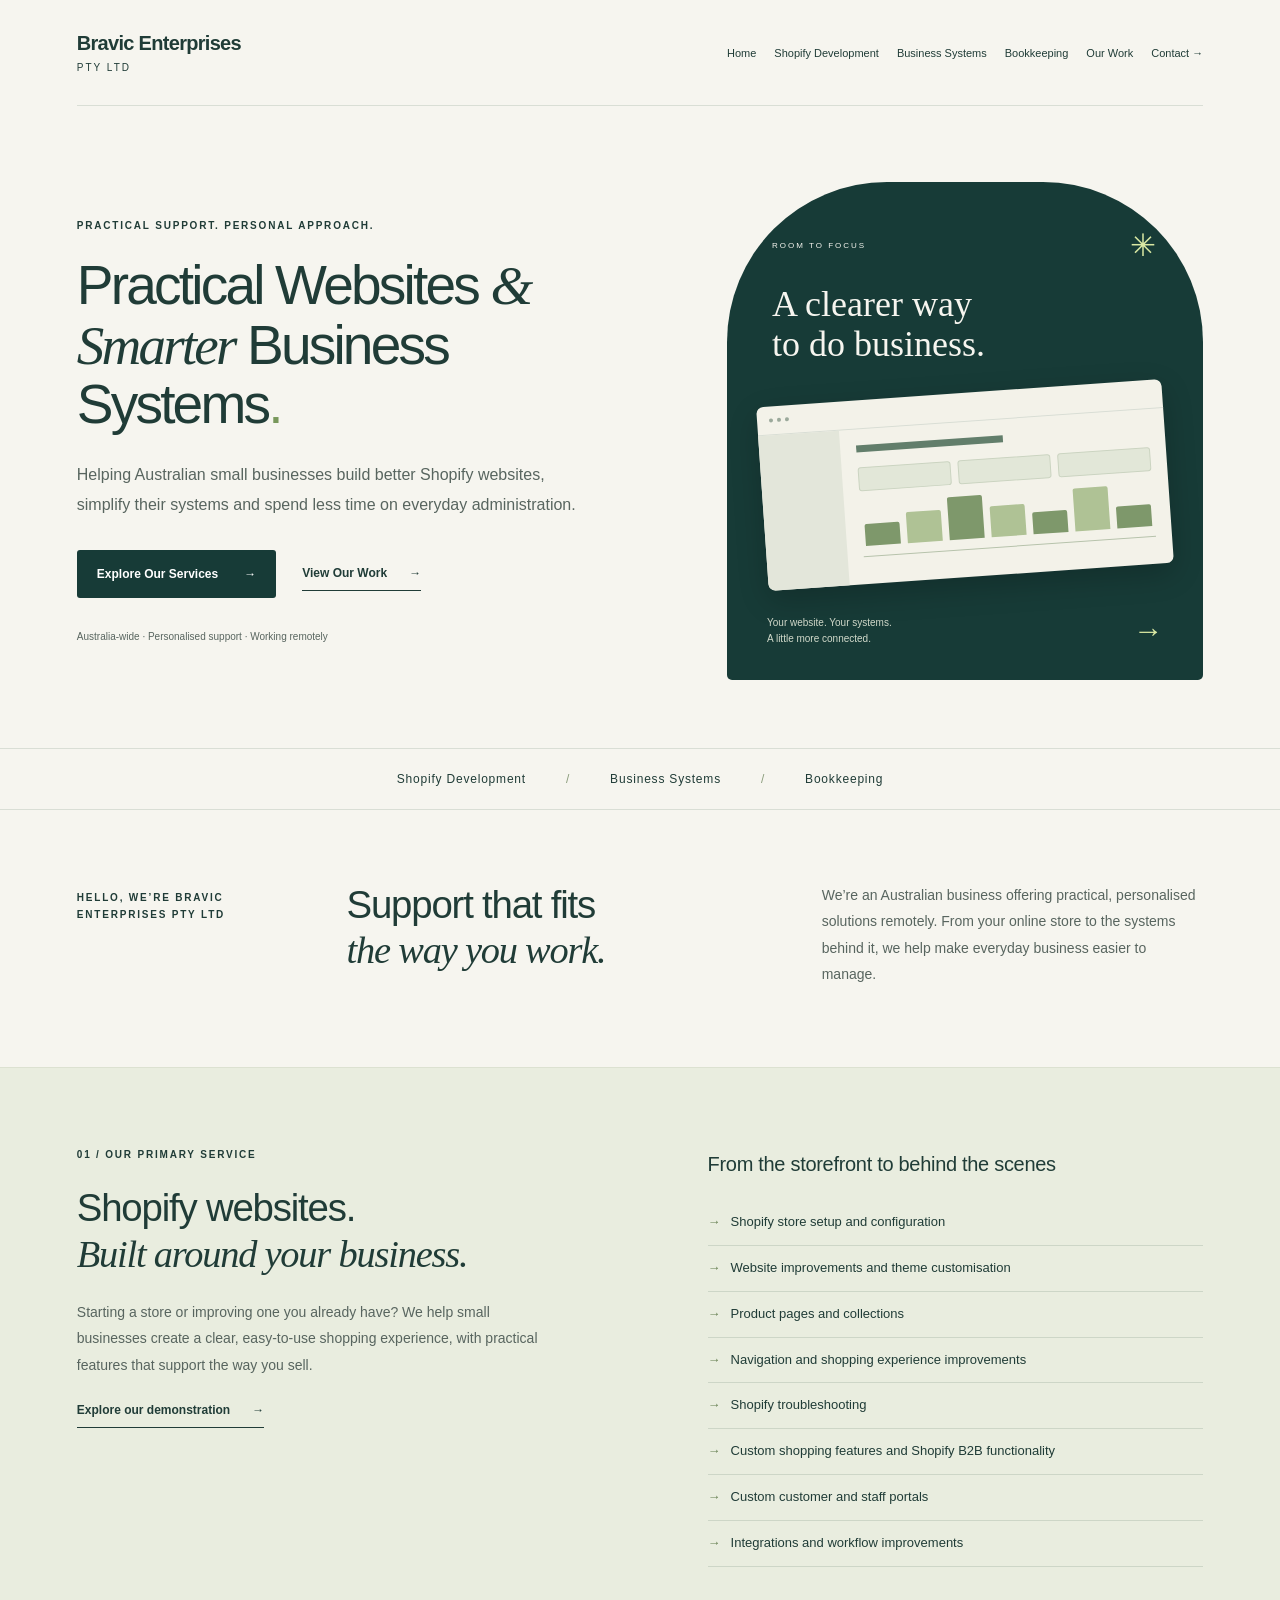
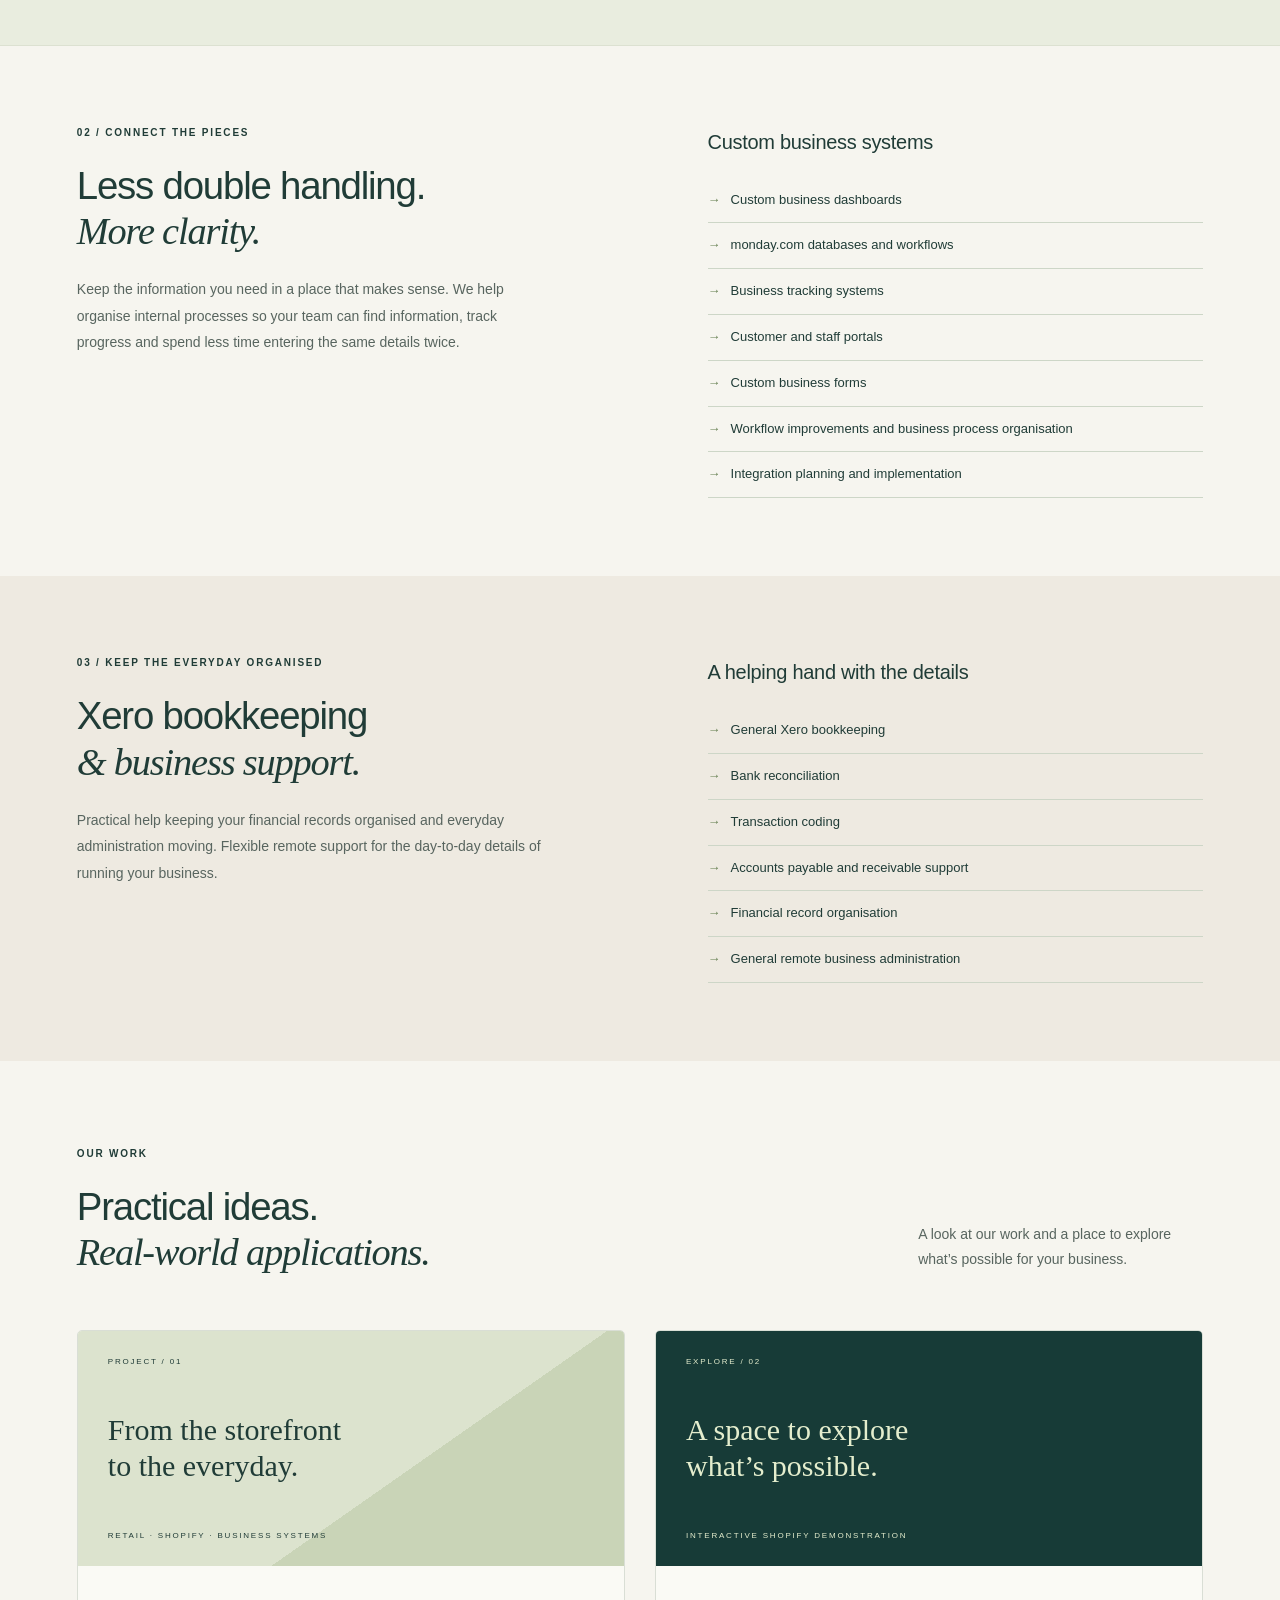
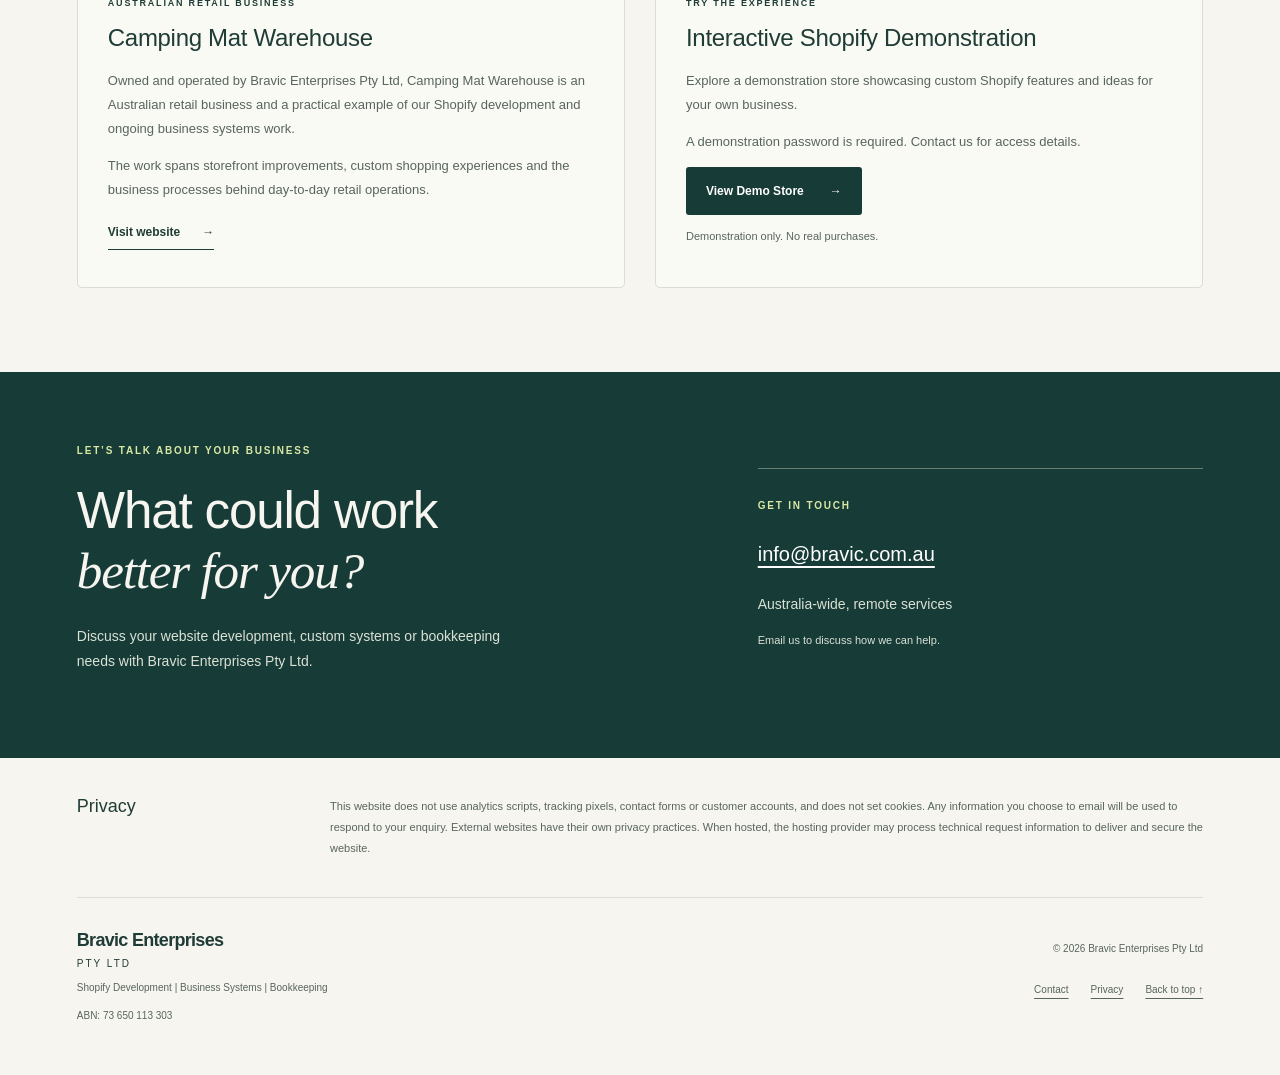
==== commit 02bfa982: "Link Bravic Shopify demonstration store" ====
--- a/index.html
+++ b/index.html
@@ -26,7 +26,7 @@
 <section id="shopify" class="service shopify"><div class="wrap service-layout"><div><p class="eyebrow">01 / Our primary service</p><h2>Shopify websites.<br><em>Built around your business.</em></h2><p class="section-copy">Starting a store or improving one you already have? We help small businesses create a clear, easy-to-use shopping experience, with practical features that support the way you sell.</p><a class="text-link" href="#demo">Explore our demonstration <span aria-hidden="true">→</span></a></div><div class="service-details"><h3>From the storefront to behind the scenes</h3><ul><li>Shopify store setup and configuration</li><li>Website improvements and theme customisation</li><li>Product pages and collections</li><li>Navigation and shopping experience improvements</li><li>Shopify troubleshooting</li><li>Custom shopping features and Shopify B2B functionality</li><li>Custom customer and staff portals</li><li>Integrations and workflow improvements</li></ul></div></div></section>
 <section id="systems" class="service wrap service-layout"><div><p class="eyebrow">02 / Connect the pieces</p><h2>Less double handling.<br><em>More clarity.</em></h2><p class="section-copy">Keep the information you need in a place that makes sense. We help organise internal processes so your team can find information, track progress and spend less time entering the same details twice.</p></div><div class="service-details"><h3>Custom business systems</h3><ul><li>Custom business dashboards</li><li>monday.com databases and workflows</li><li>Business tracking systems</li><li>Customer and staff portals</li><li>Custom business forms</li><li>Workflow improvements and business process organisation</li><li>Integration planning and implementation</li></ul></div></section>
 <section id="bookkeeping" class="bookkeeping"><div class="wrap service-layout"><div><p class="eyebrow">03 / Keep the everyday organised</p><h2>Xero bookkeeping<br><em>&amp; business support.</em></h2><p class="section-copy">Practical help keeping your financial records organised and everyday administration moving. Flexible remote support for the day-to-day details of running your business.</p></div><div class="service-details"><h3>A helping hand with the details</h3><ul><li>General Xero bookkeeping</li><li>Bank reconciliation</li><li>Transaction coding</li><li>Accounts payable and receivable support</li><li>Financial record organisation</li><li>General remote business administration</li></ul></div></div></section>
-<section id="work" class="work wrap"><div class="section-heading"><div><p class="eyebrow">Our work</p><h2>Practical ideas.<br><em>Real-world applications.</em></h2></div><p>A look at our work and a place to explore what’s possible for your business.</p></div><div class="projects"><article class="project"><div class="project-visual retail" aria-hidden="true"><span>PROJECT / 01</span><strong>From the storefront<br>to the everyday.</strong><span>RETAIL · SHOPIFY · BUSINESS SYSTEMS</span></div><div class="project-content"><p class="eyebrow">Australian retail business</p><h3>Camping Mat Warehouse</h3><p>Owned and operated by Bravic Enterprises Pty Ltd, Camping Mat Warehouse is an Australian retail business and a practical example of our Shopify development and ongoing business systems work.</p><p>The work spans storefront improvements, custom shopping experiences and the business processes behind day-to-day retail operations.</p><a class="text-link" href="https://campingmatwarehouse.com.au" target="_blank" rel="noopener noreferrer">Visit website <span class="sr-only">(opens in a new tab)</span><span aria-hidden="true">→</span></a></div></article><article class="project" id="demo"><div class="project-visual demonstration" aria-hidden="true"><span>EXPLORE / 02</span><strong>A space to explore<br>what’s possible.</strong><span>INTERACTIVE SHOPIFY DEMONSTRATION</span></div><div class="project-content"><p class="eyebrow">Try the experience</p><h3>Interactive Shopify Demonstration</h3><p>Explore a demonstration store showcasing custom Shopify features and ideas for your own business.</p><p>A demonstration password is required. Access details will be shared separately when the store is available.</p><!-- Replace this disabled button with a link when the approved demo URL is supplied. Never put the demo password in this repository. --><button class="button unavailable" type="button" disabled aria-describedby="demo-status">View Demo Store <span aria-hidden="true">→</span></button><p class="small" id="demo-status">Demo store link coming soon.</p></div></article></div></section>
+<section id="work" class="work wrap"><div class="section-heading"><div><p class="eyebrow">Our work</p><h2>Practical ideas.<br><em>Real-world applications.</em></h2></div><p>A look at our work and a place to explore what’s possible for your business.</p></div><div class="projects"><article class="project"><div class="project-visual retail" aria-hidden="true"><span>PROJECT / 01</span><strong>From the storefront<br>to the everyday.</strong><span>RETAIL · SHOPIFY · BUSINESS SYSTEMS</span></div><div class="project-content"><p class="eyebrow">Australian retail business</p><h3>Camping Mat Warehouse</h3><p>Owned and operated by Bravic Enterprises Pty Ltd, Camping Mat Warehouse is an Australian retail business and a practical example of our Shopify development and ongoing business systems work.</p><p>The work spans storefront improvements, custom shopping experiences and the business processes behind day-to-day retail operations.</p><a class="text-link" href="https://campingmatwarehouse.com.au" target="_blank" rel="noopener noreferrer">Visit website <span class="sr-only">(opens in a new tab)</span><span aria-hidden="true">→</span></a></div></article><article class="project" id="demo"><div class="project-visual demonstration" aria-hidden="true"><span>EXPLORE / 02</span><strong>A space to explore<br>what’s possible.</strong><span>INTERACTIVE SHOPIFY DEMONSTRATION</span></div><div class="project-content"><p class="eyebrow">Try the experience</p><h3>Interactive Shopify Demonstration</h3><p>Explore a demonstration store showcasing custom Shopify features and ideas for your own business.</p><p>A demonstration password is required. Contact us for access details.</p><a class="button" href="https://bravic-demo.myshopify.com" target="_blank" rel="noopener noreferrer">View Demo Store <span class="sr-only">(opens in a new tab)</span><span aria-hidden="true">→</span></a><p class="small">Demonstration only. No real purchases.</p></div></article></div></section>
 <section id="contact" class="contact"><div class="wrap contact-layout"><div><p class="eyebrow">Let’s talk about your business</p><h2>What could work<br><em>better for you?</em></h2><p>Discuss your website development, custom systems or bookkeeping needs with Bravic Enterprises Pty Ltd.</p></div><div class="contact-details"><p class="eyebrow">Get in touch</p><p class="contact-email"><a href="mailto:info@bravic.com.au">info@bravic.com.au</a></p><p>Australia-wide, remote services</p><p class="small">Email us to discuss how we can help.</p></div></div></section>
 <section id="privacy" class="privacy wrap"><h2>Privacy</h2><p>This website does not use analytics scripts, tracking pixels, contact forms or customer accounts, and does not set cookies. Any information you choose to email will be used to respond to your enquiry. External websites have their own privacy practices. When hosted, the hosting provider may process technical request information to deliver and secure the website.</p></section>
 </main>
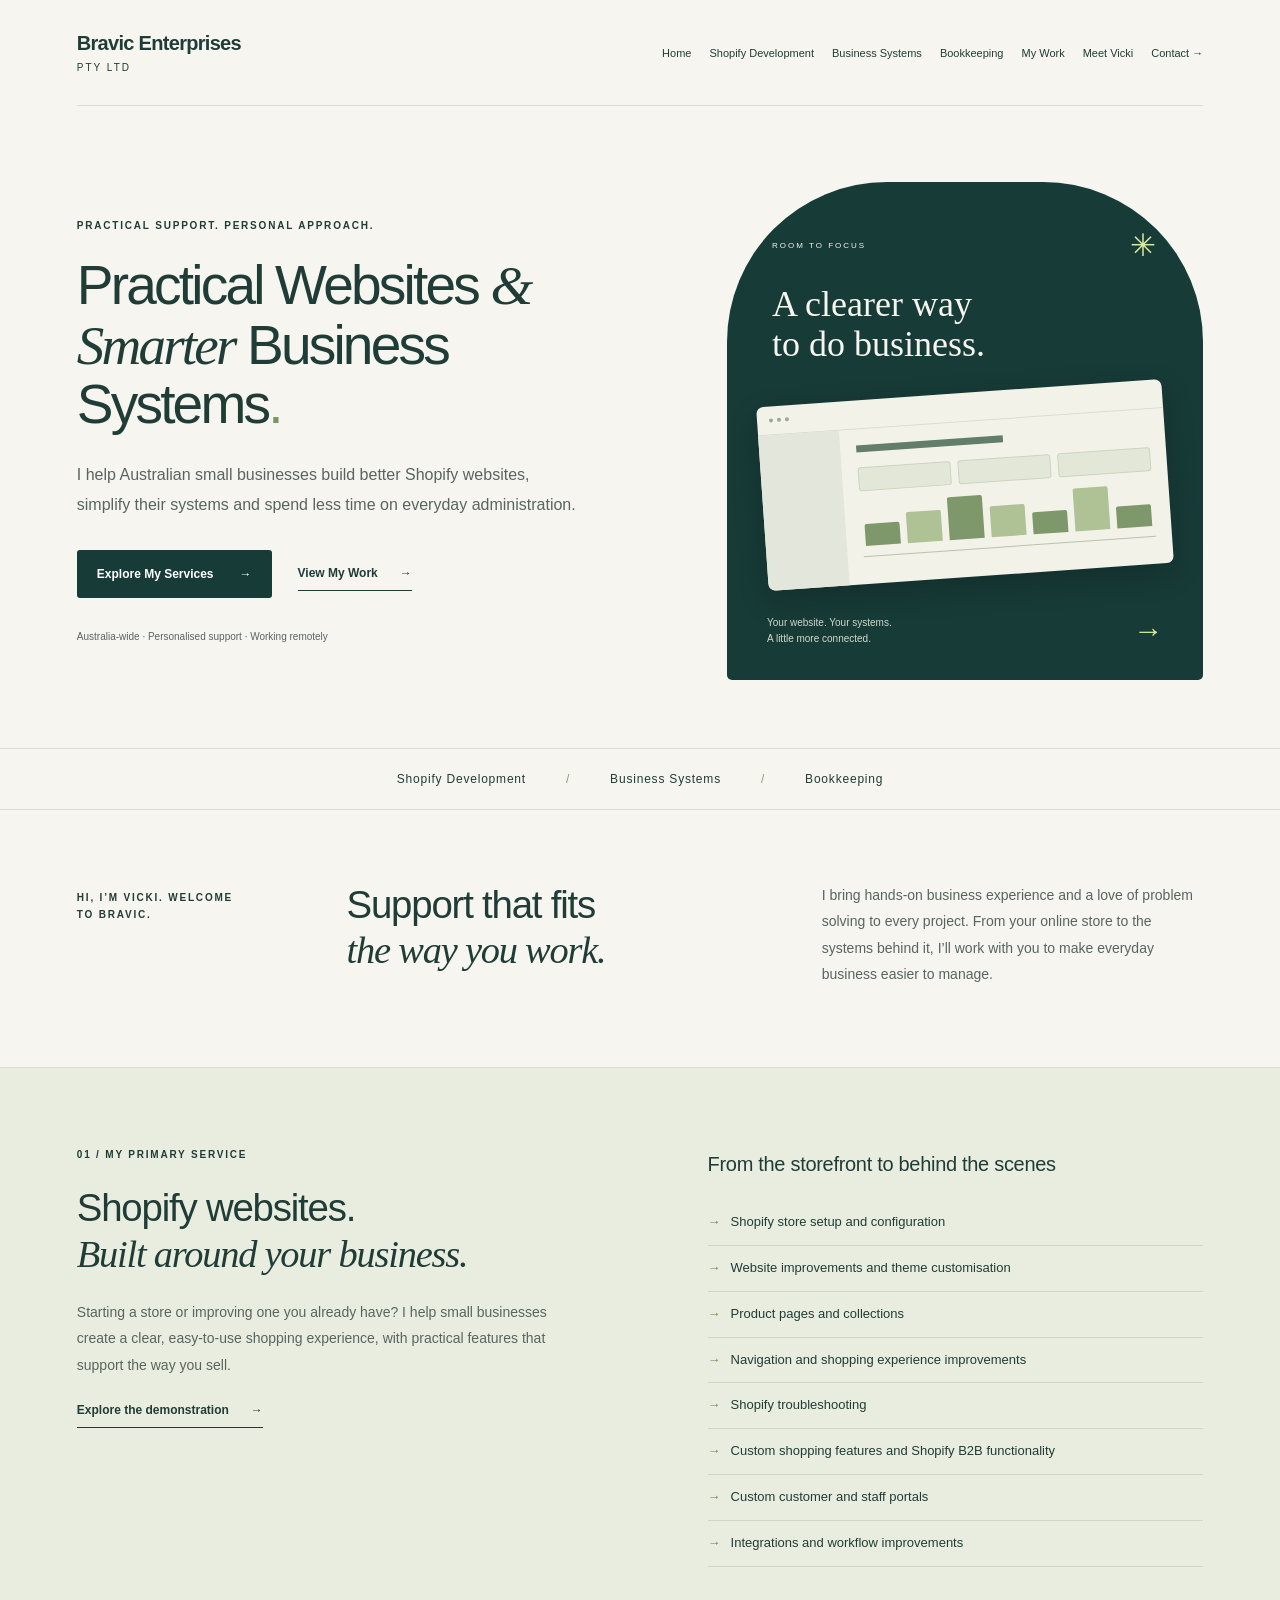
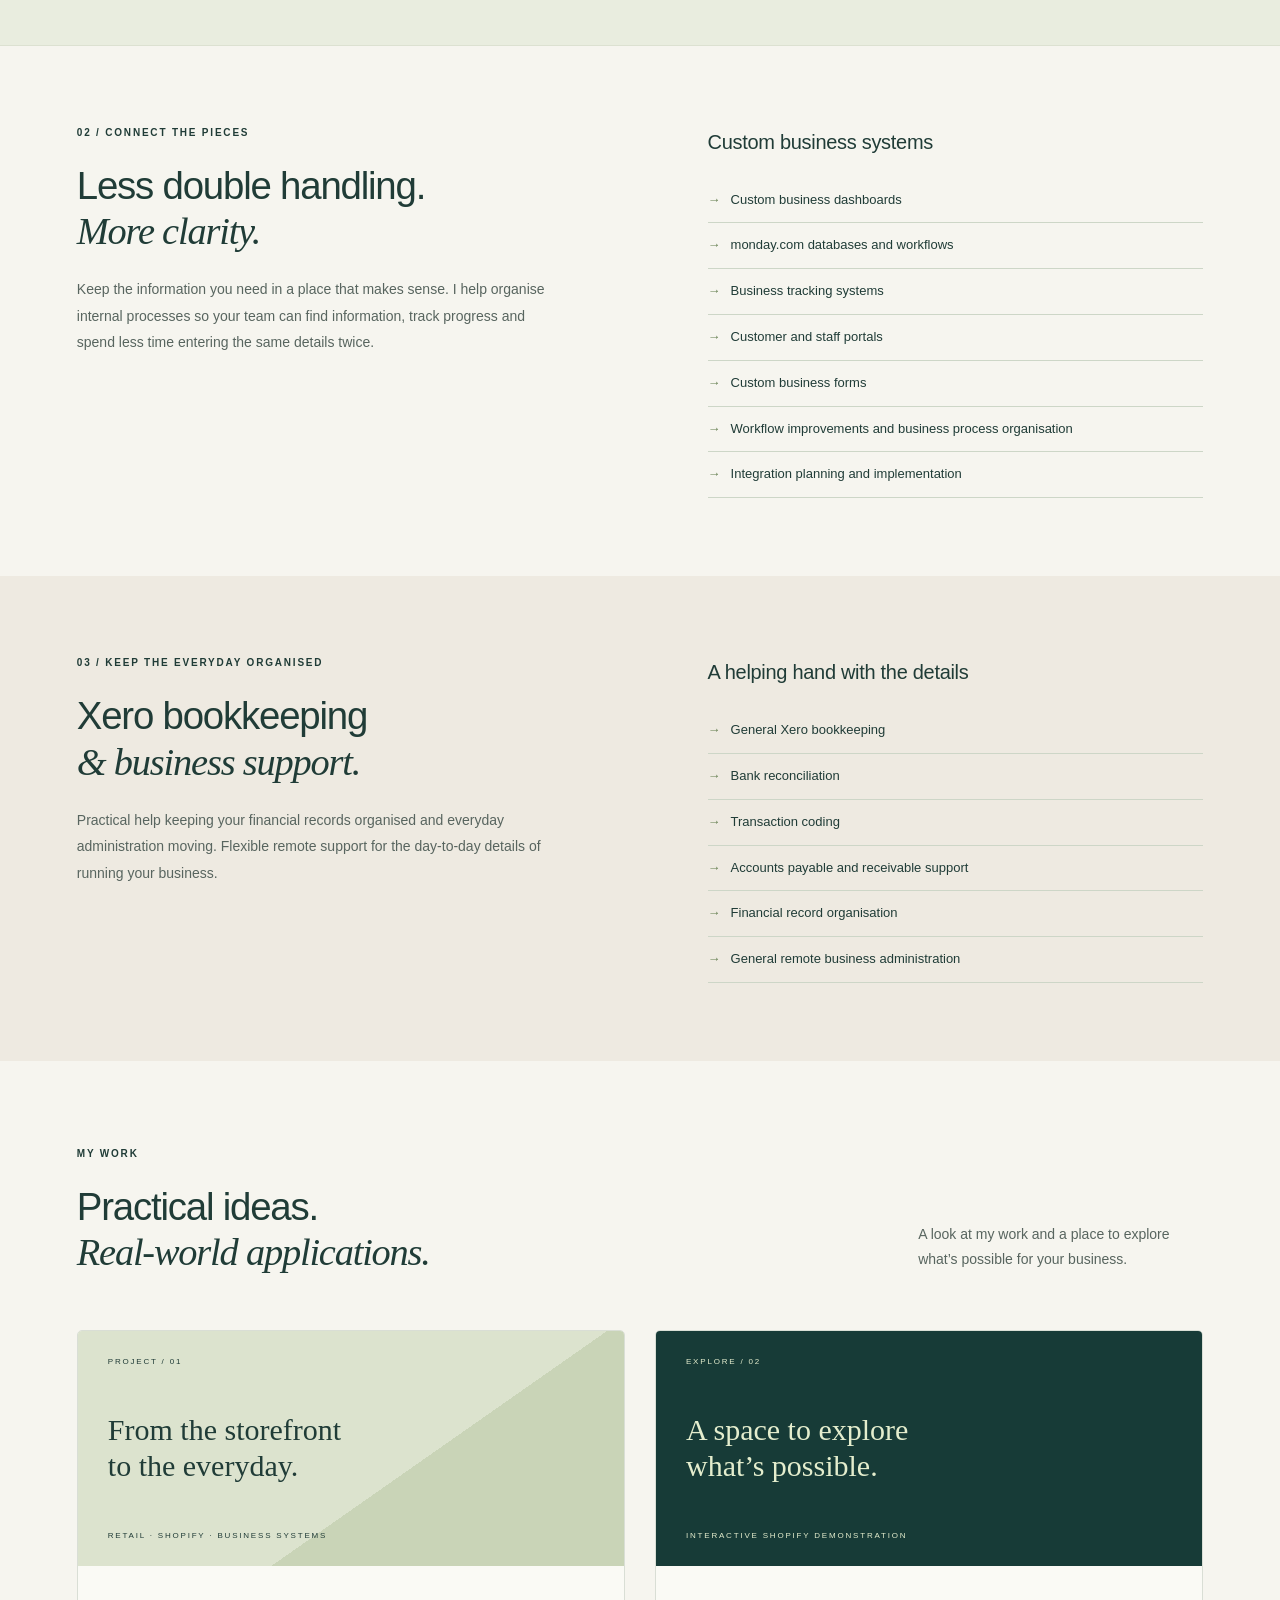
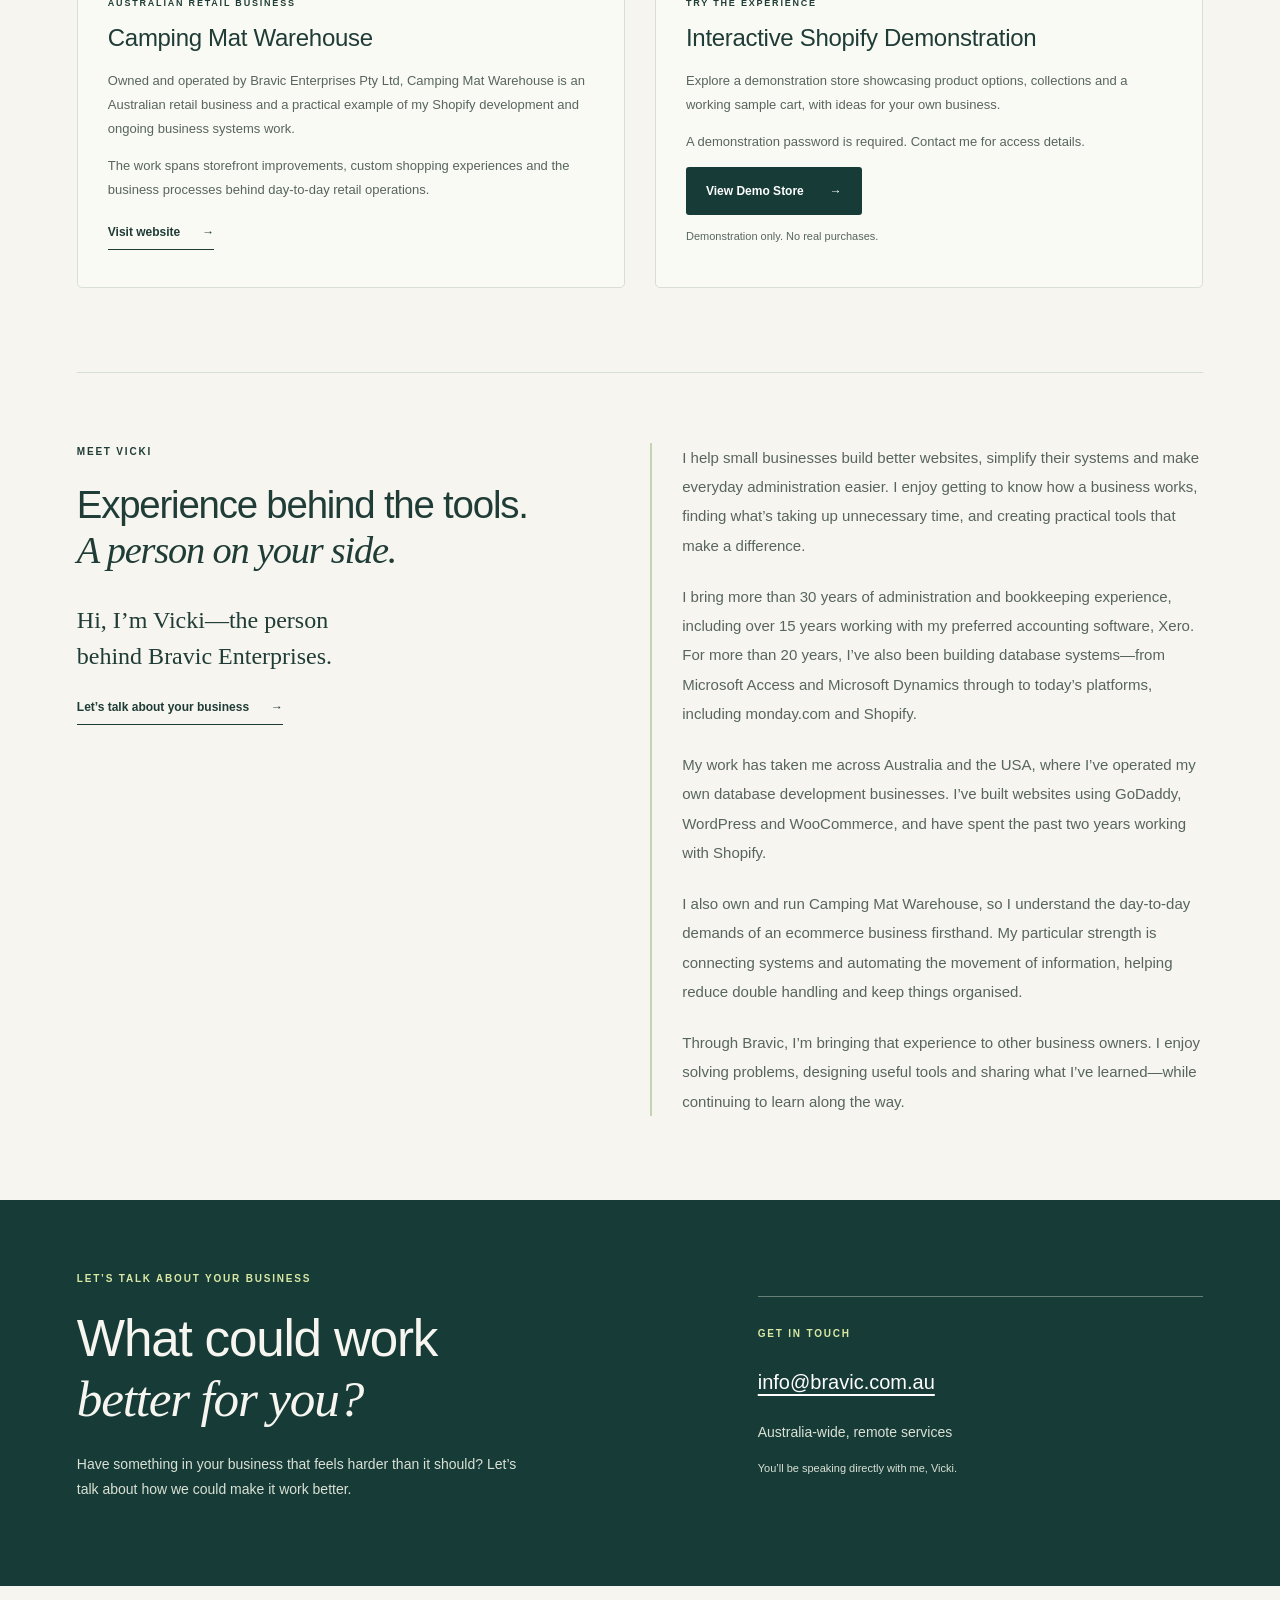
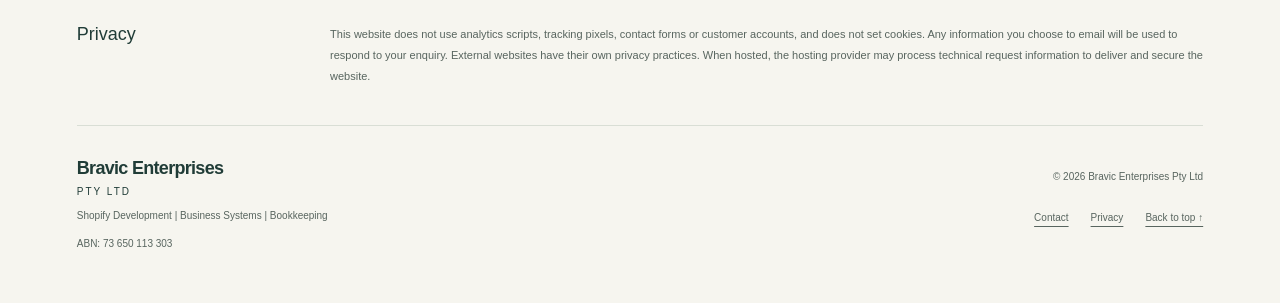
==== commit efb1a06b: "Introduce Vicki and give Bravic a personal voice" ====
--- a/index.html
+++ b/index.html
@@ -14,20 +14,29 @@
 <a class="skip" href="#main">Skip to content</a>
 <header class="header wrap">
 <a class="brand" href="#home">Bravic Enterprises <span>Pty Ltd</span></a>
-<nav aria-label="Main navigation"><a href="#home">Home</a><a href="#shopify">Shopify Development</a><a href="#systems">Business Systems</a><a href="#bookkeeping">Bookkeeping</a><a href="#work">Our Work</a><a href="#contact">Contact <span aria-hidden="true">→</span></a></nav>
+<nav aria-label="Main navigation"><a href="#home">Home</a><a href="#shopify">Shopify Development</a><a href="#systems">Business Systems</a><a href="#bookkeeping">Bookkeeping</a><a href="#work">My Work</a><a href="#about">Meet Vicki</a><a href="#contact">Contact <span aria-hidden="true">→</span></a></nav>
 </header>
 <main id="main">
 <section id="home" class="hero wrap">
-<div class="hero-copy"><p class="eyebrow">Practical support. Personal approach.</p><h1>Practical Websites <span>&amp; Smarter</span> Business Systems<span class="dot">.</span></h1><p class="lead">Helping Australian small businesses build better Shopify websites, simplify their systems and spend less time on everyday administration.</p><div class="actions"><a class="button" href="#shopify">Explore Our Services <span aria-hidden="true">→</span></a><a class="text-link" href="#work">View Our Work <span aria-hidden="true">→</span></a></div><p class="hero-note">Australia-wide · Personalised support · Working remotely</p></div>
+<div class="hero-copy"><p class="eyebrow">Practical support. Personal approach.</p><h1>Practical Websites <span>&amp; Smarter</span> Business Systems<span class="dot">.</span></h1><p class="lead">I help Australian small businesses build better Shopify websites, simplify their systems and spend less time on everyday administration.</p><div class="actions"><a class="button" href="#shopify">Explore My Services <span aria-hidden="true">→</span></a><a class="text-link" href="#work">View My Work <span aria-hidden="true">→</span></a></div><p class="hero-note">Australia-wide · Personalised support · Working remotely</p></div>
 <div class="hero-art" aria-label="Illustration of organised business information"><div class="art-top"><span>ROOM TO FOCUS</span><span aria-hidden="true">✳</span></div><div class="art-heading">A clearer way<br>to do business.</div><div class="mock-window" aria-hidden="true"><div class="window-top"><i></i><i></i><i></i></div><div class="window-body"><div class="mock-nav"></div><div class="mock-content"><div class="mock-title"></div><div class="mock-cards"><i></i><i></i><i></i></div><div class="mock-chart"><i></i><i></i><i></i><i></i><i></i><i></i><i></i></div><div class="mock-lines"></div></div></div></div><div class="art-bottom">Your website. Your systems.<br>A little more connected.<span aria-hidden="true">→</span></div></div>
 </section>
 <div class="service-strip"><div class="wrap">Shopify Development <span aria-hidden="true">/</span> Business Systems <span aria-hidden="true">/</span> Bookkeeping</div></div>
-<section class="intro wrap"><p class="eyebrow">Hello, we’re Bravic Enterprises Pty Ltd</p><h2>Support that fits<br><em>the way you work.</em></h2><p>We’re an Australian business offering practical, personalised solutions remotely. From your online store to the systems behind it, we help make everyday business easier to manage.</p></section>
-<section id="shopify" class="service shopify"><div class="wrap service-layout"><div><p class="eyebrow">01 / Our primary service</p><h2>Shopify websites.<br><em>Built around your business.</em></h2><p class="section-copy">Starting a store or improving one you already have? We help small businesses create a clear, easy-to-use shopping experience, with practical features that support the way you sell.</p><a class="text-link" href="#demo">Explore our demonstration <span aria-hidden="true">→</span></a></div><div class="service-details"><h3>From the storefront to behind the scenes</h3><ul><li>Shopify store setup and configuration</li><li>Website improvements and theme customisation</li><li>Product pages and collections</li><li>Navigation and shopping experience improvements</li><li>Shopify troubleshooting</li><li>Custom shopping features and Shopify B2B functionality</li><li>Custom customer and staff portals</li><li>Integrations and workflow improvements</li></ul></div></div></section>
-<section id="systems" class="service wrap service-layout"><div><p class="eyebrow">02 / Connect the pieces</p><h2>Less double handling.<br><em>More clarity.</em></h2><p class="section-copy">Keep the information you need in a place that makes sense. We help organise internal processes so your team can find information, track progress and spend less time entering the same details twice.</p></div><div class="service-details"><h3>Custom business systems</h3><ul><li>Custom business dashboards</li><li>monday.com databases and workflows</li><li>Business tracking systems</li><li>Customer and staff portals</li><li>Custom business forms</li><li>Workflow improvements and business process organisation</li><li>Integration planning and implementation</li></ul></div></section>
+<section class="intro wrap"><p class="eyebrow">Hi, I’m Vicki. Welcome to Bravic.</p><h2>Support that fits<br><em>the way you work.</em></h2><p>I bring hands-on business experience and a love of problem solving to every project. From your online store to the systems behind it, I’ll work with you to make everyday business easier to manage.</p></section>
+<section id="shopify" class="service shopify"><div class="wrap service-layout"><div><p class="eyebrow">01 / My primary service</p><h2>Shopify websites.<br><em>Built around your business.</em></h2><p class="section-copy">Starting a store or improving one you already have? I help small businesses create a clear, easy-to-use shopping experience, with practical features that support the way you sell.</p><a class="text-link" href="#demo">Explore the demonstration <span aria-hidden="true">→</span></a></div><div class="service-details"><h3>From the storefront to behind the scenes</h3><ul><li>Shopify store setup and configuration</li><li>Website improvements and theme customisation</li><li>Product pages and collections</li><li>Navigation and shopping experience improvements</li><li>Shopify troubleshooting</li><li>Custom shopping features and Shopify B2B functionality</li><li>Custom customer and staff portals</li><li>Integrations and workflow improvements</li></ul></div></div></section>
+<section id="systems" class="service wrap service-layout"><div><p class="eyebrow">02 / Connect the pieces</p><h2>Less double handling.<br><em>More clarity.</em></h2><p class="section-copy">Keep the information you need in a place that makes sense. I help organise internal processes so your team can find information, track progress and spend less time entering the same details twice.</p></div><div class="service-details"><h3>Custom business systems</h3><ul><li>Custom business dashboards</li><li>monday.com databases and workflows</li><li>Business tracking systems</li><li>Customer and staff portals</li><li>Custom business forms</li><li>Workflow improvements and business process organisation</li><li>Integration planning and implementation</li></ul></div></section>
 <section id="bookkeeping" class="bookkeeping"><div class="wrap service-layout"><div><p class="eyebrow">03 / Keep the everyday organised</p><h2>Xero bookkeeping<br><em>&amp; business support.</em></h2><p class="section-copy">Practical help keeping your financial records organised and everyday administration moving. Flexible remote support for the day-to-day details of running your business.</p></div><div class="service-details"><h3>A helping hand with the details</h3><ul><li>General Xero bookkeeping</li><li>Bank reconciliation</li><li>Transaction coding</li><li>Accounts payable and receivable support</li><li>Financial record organisation</li><li>General remote business administration</li></ul></div></div></section>
-<section id="work" class="work wrap"><div class="section-heading"><div><p class="eyebrow">Our work</p><h2>Practical ideas.<br><em>Real-world applications.</em></h2></div><p>A look at our work and a place to explore what’s possible for your business.</p></div><div class="projects"><article class="project"><div class="project-visual retail" aria-hidden="true"><span>PROJECT / 01</span><strong>From the storefront<br>to the everyday.</strong><span>RETAIL · SHOPIFY · BUSINESS SYSTEMS</span></div><div class="project-content"><p class="eyebrow">Australian retail business</p><h3>Camping Mat Warehouse</h3><p>Owned and operated by Bravic Enterprises Pty Ltd, Camping Mat Warehouse is an Australian retail business and a practical example of our Shopify development and ongoing business systems work.</p><p>The work spans storefront improvements, custom shopping experiences and the business processes behind day-to-day retail operations.</p><a class="text-link" href="https://campingmatwarehouse.com.au" target="_blank" rel="noopener noreferrer">Visit website <span class="sr-only">(opens in a new tab)</span><span aria-hidden="true">→</span></a></div></article><article class="project" id="demo"><div class="project-visual demonstration" aria-hidden="true"><span>EXPLORE / 02</span><strong>A space to explore<br>what’s possible.</strong><span>INTERACTIVE SHOPIFY DEMONSTRATION</span></div><div class="project-content"><p class="eyebrow">Try the experience</p><h3>Interactive Shopify Demonstration</h3><p>Explore a demonstration store showcasing custom Shopify features and ideas for your own business.</p><p>A demonstration password is required. Contact us for access details.</p><a class="button" href="https://bravic-demo.myshopify.com" target="_blank" rel="noopener noreferrer">View Demo Store <span class="sr-only">(opens in a new tab)</span><span aria-hidden="true">→</span></a><p class="small">Demonstration only. No real purchases.</p></div></article></div></section>
-<section id="contact" class="contact"><div class="wrap contact-layout"><div><p class="eyebrow">Let’s talk about your business</p><h2>What could work<br><em>better for you?</em></h2><p>Discuss your website development, custom systems or bookkeeping needs with Bravic Enterprises Pty Ltd.</p></div><div class="contact-details"><p class="eyebrow">Get in touch</p><p class="contact-email"><a href="mailto:info@bravic.com.au">info@bravic.com.au</a></p><p>Australia-wide, remote services</p><p class="small">Email us to discuss how we can help.</p></div></div></section>
+<section id="work" class="work wrap"><div class="section-heading"><div><p class="eyebrow">My work</p><h2>Practical ideas.<br><em>Real-world applications.</em></h2></div><p>A look at my work and a place to explore what’s possible for your business.</p></div><div class="projects"><article class="project"><div class="project-visual retail" aria-hidden="true"><span>PROJECT / 01</span><strong>From the storefront<br>to the everyday.</strong><span>RETAIL · SHOPIFY · BUSINESS SYSTEMS</span></div><div class="project-content"><p class="eyebrow">Australian retail business</p><h3>Camping Mat Warehouse</h3><p>Owned and operated by Bravic Enterprises Pty Ltd, Camping Mat Warehouse is an Australian retail business and a practical example of my Shopify development and ongoing business systems work.</p><p>The work spans storefront improvements, custom shopping experiences and the business processes behind day-to-day retail operations.</p><a class="text-link" href="https://campingmatwarehouse.com.au" target="_blank" rel="noopener noreferrer">Visit website <span class="sr-only">(opens in a new tab)</span><span aria-hidden="true">→</span></a></div></article><article class="project" id="demo"><div class="project-visual demonstration" aria-hidden="true"><span>EXPLORE / 02</span><strong>A space to explore<br>what’s possible.</strong><span>INTERACTIVE SHOPIFY DEMONSTRATION</span></div><div class="project-content"><p class="eyebrow">Try the experience</p><h3>Interactive Shopify Demonstration</h3><p>Explore a demonstration store showcasing product options, collections and a working sample cart, with ideas for your own business.</p><p>A demonstration password is required. Contact me for access details.</p><a class="button" href="https://bravic-demo.myshopify.com" target="_blank" rel="noopener noreferrer">View Demo Store <span class="sr-only">(opens in a new tab)</span><span aria-hidden="true">→</span></a><p class="small">Demonstration only. No real purchases.</p></div></article></div></section>
+<section id="about" class="about-vicki wrap" aria-labelledby="about-title">
+<div class="about-heading"><p class="eyebrow">Meet Vicki</p><h2 id="about-title">Experience behind the tools.<br><em>A person on your side.</em></h2><p class="about-hello">Hi, I’m Vicki—the person behind Bravic Enterprises.</p><a class="text-link" href="#contact">Let’s talk about your business <span aria-hidden="true">→</span></a></div>
+<div class="about-story">
+<p>I help small businesses build better websites, simplify their systems and make everyday administration easier. I enjoy getting to know how a business works, finding what’s taking up unnecessary time, and creating practical tools that make a difference.</p>
+<p>I bring more than 30 years of administration and bookkeeping experience, including over 15 years working with my preferred accounting software, Xero. For more than 20 years, I’ve also been building database systems—from Microsoft Access and Microsoft Dynamics through to today’s platforms, including monday.com and Shopify.</p>
+<p>My work has taken me across Australia and the USA, where I’ve operated my own database development businesses. I’ve built websites using GoDaddy, WordPress and WooCommerce, and have spent the past two years working with Shopify.</p>
+<p>I also own and run Camping Mat Warehouse, so I understand the day-to-day demands of an ecommerce business firsthand. My particular strength is connecting systems and automating the movement of information, helping reduce double handling and keep things organised.</p>
+<p>Through Bravic, I’m bringing that experience to other business owners. I enjoy solving problems, designing useful tools and sharing what I’ve learned—while continuing to learn along the way.</p>
+</div></section>
+<section id="contact" class="contact"><div class="wrap contact-layout"><div><p class="eyebrow">Let’s talk about your business</p><h2>What could work<br><em>better for you?</em></h2><p>Have something in your business that feels harder than it should? Let’s talk about how we could make it work better.</p></div><div class="contact-details"><p class="eyebrow">Get in touch</p><p class="contact-email"><a href="mailto:info@bravic.com.au">info@bravic.com.au</a></p><p>Australia-wide, remote services</p><p class="small">You’ll be speaking directly with me, Vicki.</p></div></div></section>
 <section id="privacy" class="privacy wrap"><h2>Privacy</h2><p>This website does not use analytics scripts, tracking pixels, contact forms or customer accounts, and does not set cookies. Any information you choose to email will be used to respond to your enquiry. External websites have their own privacy practices. When hosted, the hosting provider may process technical request information to deliver and secure the website.</p></section>
 </main>
 <footer class="footer wrap"><div><a class="brand" href="#home">Bravic Enterprises <span>Pty Ltd</span></a><p>Shopify Development | Business Systems | Bookkeeping</p><p>ABN: 73 650 113 303</p></div><div class="footer-meta"><p>© 2026 Bravic Enterprises Pty Ltd</p><div><a href="#contact">Contact</a><a href="#privacy">Privacy</a><a href="#home">Back to top ↑</a></div></div></footer>
--- a/styles.css
+++ b/styles.css
@@ -148,3 +148,16 @@
 .header nav{display:none}
 }
 
+
+.about-vicki { display: grid; grid-template-columns: 1fr 1.2fr; gap: 10%; padding-block: 70px 84px; border-top: 1px solid var(--line); }
+.about-heading { align-self: start; }
+.about-hello { font: 24px/1.5 Georgia, serif; max-width: 320px; margin-block: 28px 16px; }
+.about-story { border-left: 2px solid #c5d3b5; padding-left: 30px; }
+.about-story p { font-size: 15px; line-height: 1.95; color: var(--muted); margin: 0 0 22px; }
+.about-story p:last-child { margin-bottom: 0; }
+@media (max-width: 700px) {
+  .about-vicki { grid-template-columns: 1fr; gap: 30px; padding-block: 44px 50px; }
+  .about-hello { font-size: 22px; max-width: none; }
+  .about-story { padding-left: 20px; }
+  .about-story p { font-size: 14px; }
+}
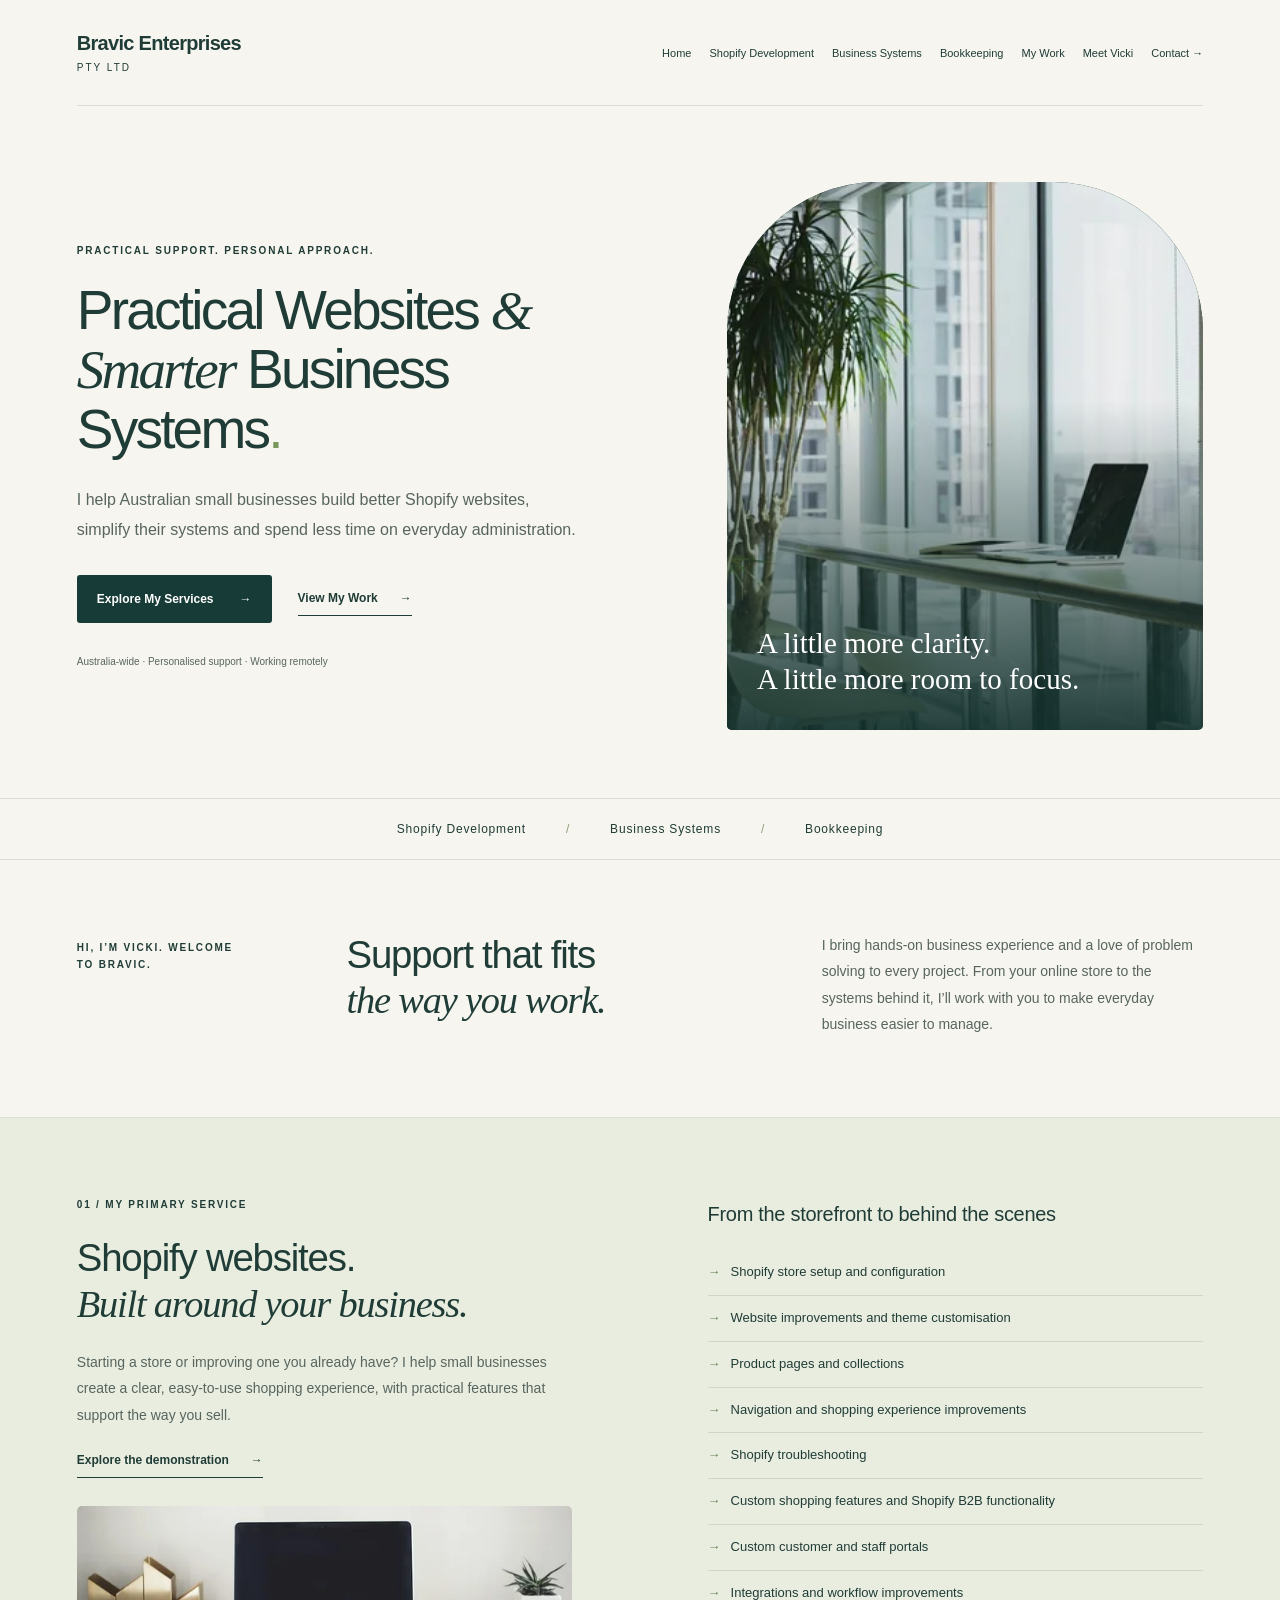
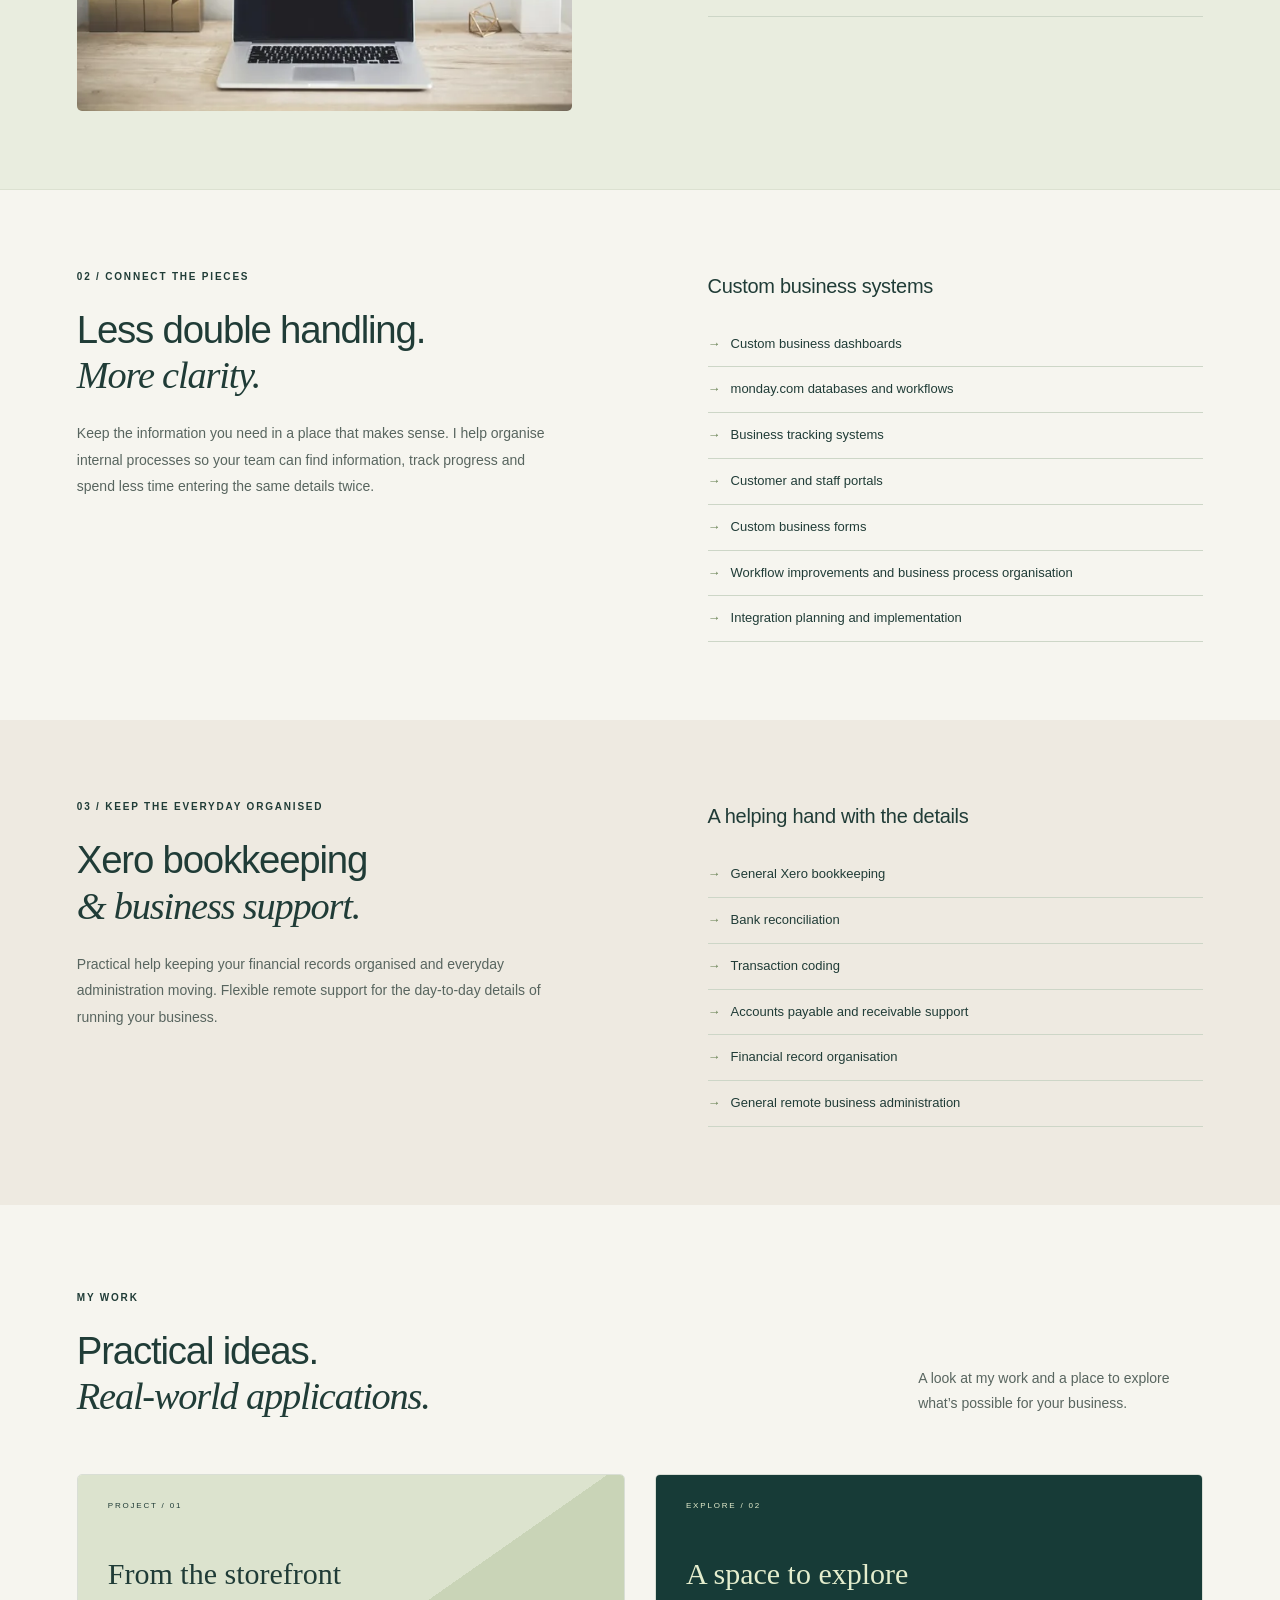
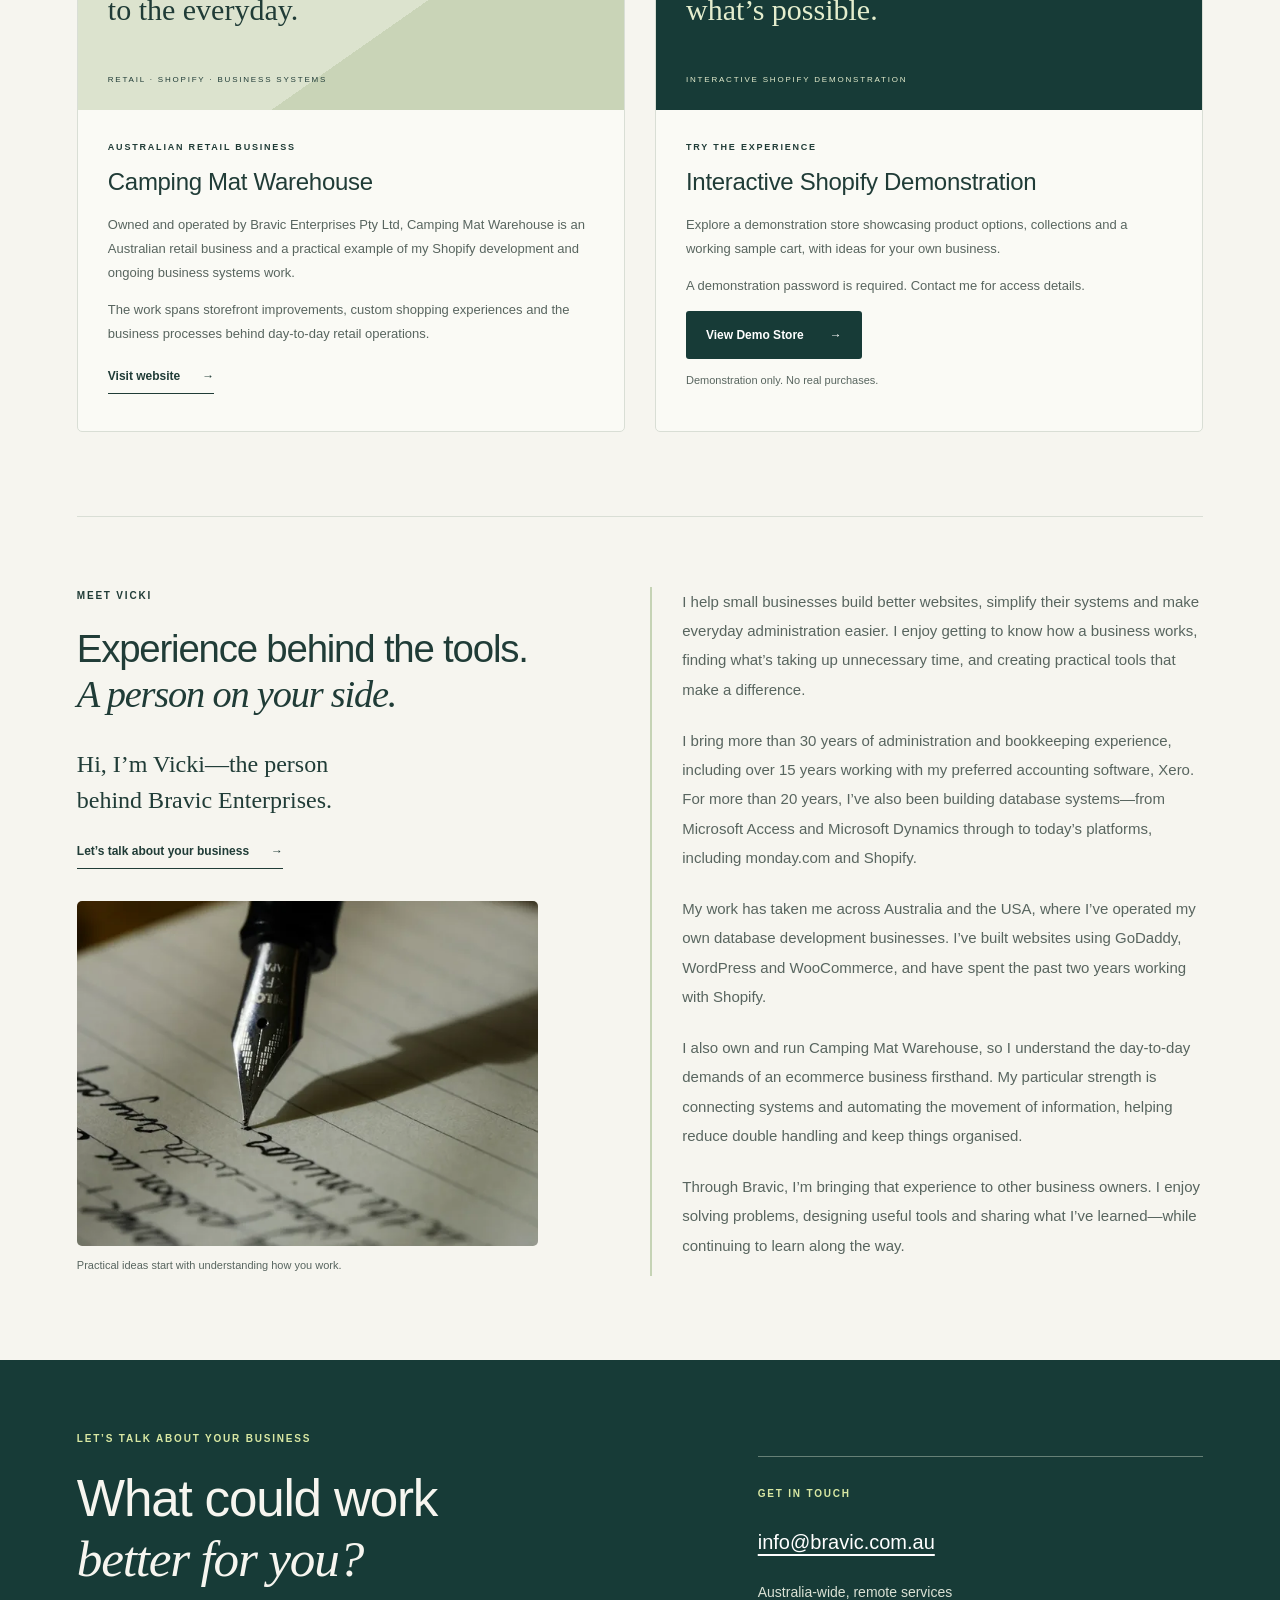
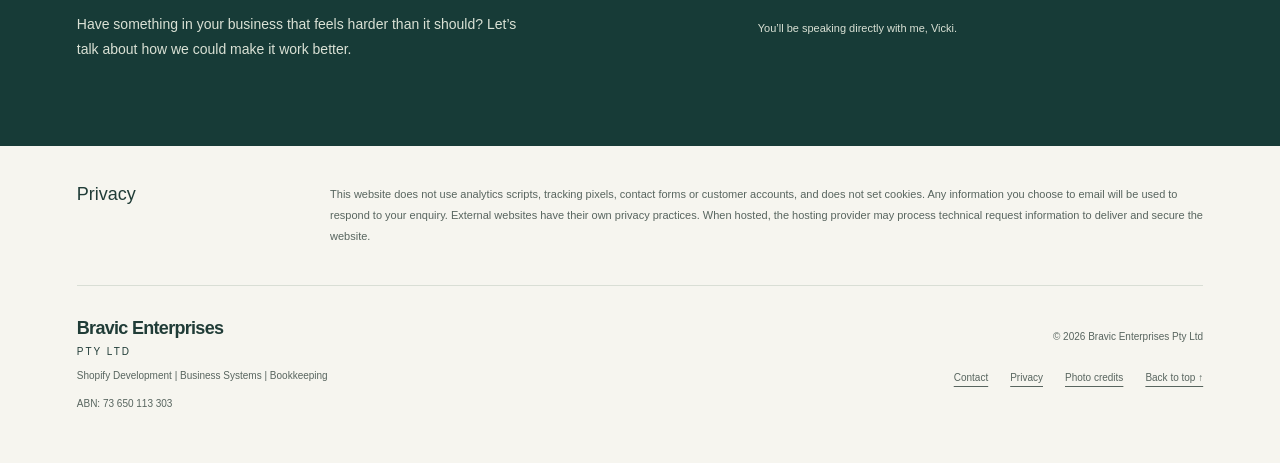
==== commit b19cab46: "Add welcoming stock photography with responsive local images" ====
--- a/index.html
+++ b/index.html
@@ -19,16 +19,16 @@
 <main id="main">
 <section id="home" class="hero wrap">
 <div class="hero-copy"><p class="eyebrow">Practical support. Personal approach.</p><h1>Practical Websites <span>&amp; Smarter</span> Business Systems<span class="dot">.</span></h1><p class="lead">I help Australian small businesses build better Shopify websites, simplify their systems and spend less time on everyday administration.</p><div class="actions"><a class="button" href="#shopify">Explore My Services <span aria-hidden="true">→</span></a><a class="text-link" href="#work">View My Work <span aria-hidden="true">→</span></a></div><p class="hero-note">Australia-wide · Personalised support · Working remotely</p></div>
-<div class="hero-art" aria-label="Illustration of organised business information"><div class="art-top"><span>ROOM TO FOCUS</span><span aria-hidden="true">✳</span></div><div class="art-heading">A clearer way<br>to do business.</div><div class="mock-window" aria-hidden="true"><div class="window-top"><i></i><i></i><i></i></div><div class="window-body"><div class="mock-nav"></div><div class="mock-content"><div class="mock-title"></div><div class="mock-cards"><i></i><i></i><i></i></div><div class="mock-chart"><i></i><i></i><i></i><i></i><i></i><i></i><i></i></div><div class="mock-lines"></div></div></div></div><div class="art-bottom">Your website. Your systems.<br>A little more connected.<span aria-hidden="true">→</span></div></div>
+<figure class="hero-photo"><img src="assets/workspace-1200.webp" srcset="assets/workspace-600.webp 600w, assets/workspace-1200.webp 1200w" sizes="(max-width: 700px) 88vw, 42vw" width="1200" height="800" alt="A bright workspace with a laptop, notebook and leafy plant" fetchpriority="high"><figcaption>A little more clarity.<br>A little more room to focus.</figcaption></figure>
 </section>
 <div class="service-strip"><div class="wrap">Shopify Development <span aria-hidden="true">/</span> Business Systems <span aria-hidden="true">/</span> Bookkeeping</div></div>
 <section class="intro wrap"><p class="eyebrow">Hi, I’m Vicki. Welcome to Bravic.</p><h2>Support that fits<br><em>the way you work.</em></h2><p>I bring hands-on business experience and a love of problem solving to every project. From your online store to the systems behind it, I’ll work with you to make everyday business easier to manage.</p></section>
-<section id="shopify" class="service shopify"><div class="wrap service-layout"><div><p class="eyebrow">01 / My primary service</p><h2>Shopify websites.<br><em>Built around your business.</em></h2><p class="section-copy">Starting a store or improving one you already have? I help small businesses create a clear, easy-to-use shopping experience, with practical features that support the way you sell.</p><a class="text-link" href="#demo">Explore the demonstration <span aria-hidden="true">→</span></a></div><div class="service-details"><h3>From the storefront to behind the scenes</h3><ul><li>Shopify store setup and configuration</li><li>Website improvements and theme customisation</li><li>Product pages and collections</li><li>Navigation and shopping experience improvements</li><li>Shopify troubleshooting</li><li>Custom shopping features and Shopify B2B functionality</li><li>Custom customer and staff portals</li><li>Integrations and workflow improvements</li></ul></div></div></section>
+<section id="shopify" class="service shopify"><div class="wrap service-layout"><div><p class="eyebrow">01 / My primary service</p><h2>Shopify websites.<br><em>Built around your business.</em></h2><p class="section-copy">Starting a store or improving one you already have? I help small businesses create a clear, easy-to-use shopping experience, with practical features that support the way you sell.</p><a class="text-link" href="#demo">Explore the demonstration <span aria-hidden="true">→</span></a><img class="service-photo" src="assets/website-work-1000.webp" srcset="assets/website-work-600.webp 600w, assets/website-work-1000.webp 1000w" sizes="(max-width: 700px) 88vw, 42vw" width="1000" height="667" alt="An open laptop on a simple wooden desk" loading="lazy" decoding="async"></div><div class="service-details"><h3>From the storefront to behind the scenes</h3><ul><li>Shopify store setup and configuration</li><li>Website improvements and theme customisation</li><li>Product pages and collections</li><li>Navigation and shopping experience improvements</li><li>Shopify troubleshooting</li><li>Custom shopping features and Shopify B2B functionality</li><li>Custom customer and staff portals</li><li>Integrations and workflow improvements</li></ul></div></div></section>
 <section id="systems" class="service wrap service-layout"><div><p class="eyebrow">02 / Connect the pieces</p><h2>Less double handling.<br><em>More clarity.</em></h2><p class="section-copy">Keep the information you need in a place that makes sense. I help organise internal processes so your team can find information, track progress and spend less time entering the same details twice.</p></div><div class="service-details"><h3>Custom business systems</h3><ul><li>Custom business dashboards</li><li>monday.com databases and workflows</li><li>Business tracking systems</li><li>Customer and staff portals</li><li>Custom business forms</li><li>Workflow improvements and business process organisation</li><li>Integration planning and implementation</li></ul></div></section>
 <section id="bookkeeping" class="bookkeeping"><div class="wrap service-layout"><div><p class="eyebrow">03 / Keep the everyday organised</p><h2>Xero bookkeeping<br><em>&amp; business support.</em></h2><p class="section-copy">Practical help keeping your financial records organised and everyday administration moving. Flexible remote support for the day-to-day details of running your business.</p></div><div class="service-details"><h3>A helping hand with the details</h3><ul><li>General Xero bookkeeping</li><li>Bank reconciliation</li><li>Transaction coding</li><li>Accounts payable and receivable support</li><li>Financial record organisation</li><li>General remote business administration</li></ul></div></div></section>
 <section id="work" class="work wrap"><div class="section-heading"><div><p class="eyebrow">My work</p><h2>Practical ideas.<br><em>Real-world applications.</em></h2></div><p>A look at my work and a place to explore what’s possible for your business.</p></div><div class="projects"><article class="project"><div class="project-visual retail" aria-hidden="true"><span>PROJECT / 01</span><strong>From the storefront<br>to the everyday.</strong><span>RETAIL · SHOPIFY · BUSINESS SYSTEMS</span></div><div class="project-content"><p class="eyebrow">Australian retail business</p><h3>Camping Mat Warehouse</h3><p>Owned and operated by Bravic Enterprises Pty Ltd, Camping Mat Warehouse is an Australian retail business and a practical example of my Shopify development and ongoing business systems work.</p><p>The work spans storefront improvements, custom shopping experiences and the business processes behind day-to-day retail operations.</p><a class="text-link" href="https://campingmatwarehouse.com.au" target="_blank" rel="noopener noreferrer">Visit website <span class="sr-only">(opens in a new tab)</span><span aria-hidden="true">→</span></a></div></article><article class="project" id="demo"><div class="project-visual demonstration" aria-hidden="true"><span>EXPLORE / 02</span><strong>A space to explore<br>what’s possible.</strong><span>INTERACTIVE SHOPIFY DEMONSTRATION</span></div><div class="project-content"><p class="eyebrow">Try the experience</p><h3>Interactive Shopify Demonstration</h3><p>Explore a demonstration store showcasing product options, collections and a working sample cart, with ideas for your own business.</p><p>A demonstration password is required. Contact me for access details.</p><a class="button" href="https://bravic-demo.myshopify.com" target="_blank" rel="noopener noreferrer">View Demo Store <span class="sr-only">(opens in a new tab)</span><span aria-hidden="true">→</span></a><p class="small">Demonstration only. No real purchases.</p></div></article></div></section>
 <section id="about" class="about-vicki wrap" aria-labelledby="about-title">
-<div class="about-heading"><p class="eyebrow">Meet Vicki</p><h2 id="about-title">Experience behind the tools.<br><em>A person on your side.</em></h2><p class="about-hello">Hi, I’m Vicki—the person behind Bravic Enterprises.</p><a class="text-link" href="#contact">Let’s talk about your business <span aria-hidden="true">→</span></a></div>
+<div class="about-heading"><p class="eyebrow">Meet Vicki</p><h2 id="about-title">Experience behind the tools.<br><em>A person on your side.</em></h2><p class="about-hello">Hi, I’m Vicki—the person behind Bravic Enterprises.</p><a class="text-link" href="#contact">Let’s talk about your business <span aria-hidden="true">→</span></a><figure class="about-photo"><img src="assets/planning-notes-900.webp" srcset="assets/planning-notes-600.webp 600w, assets/planning-notes-900.webp 900w" sizes="(max-width: 700px) 88vw, 38vw" width="900" height="600" alt="A fountain pen resting on a page of handwritten notes" loading="lazy" decoding="async"><figcaption>Practical ideas start with understanding how you work.</figcaption></figure></div>
 <div class="about-story">
 <p>I help small businesses build better websites, simplify their systems and make everyday administration easier. I enjoy getting to know how a business works, finding what’s taking up unnecessary time, and creating practical tools that make a difference.</p>
 <p>I bring more than 30 years of administration and bookkeeping experience, including over 15 years working with my preferred accounting software, Xero. For more than 20 years, I’ve also been building database systems—from Microsoft Access and Microsoft Dynamics through to today’s platforms, including monday.com and Shopify.</p>
@@ -39,5 +39,5 @@
 <section id="contact" class="contact"><div class="wrap contact-layout"><div><p class="eyebrow">Let’s talk about your business</p><h2>What could work<br><em>better for you?</em></h2><p>Have something in your business that feels harder than it should? Let’s talk about how we could make it work better.</p></div><div class="contact-details"><p class="eyebrow">Get in touch</p><p class="contact-email"><a href="mailto:info@bravic.com.au">info@bravic.com.au</a></p><p>Australia-wide, remote services</p><p class="small">You’ll be speaking directly with me, Vicki.</p></div></div></section>
 <section id="privacy" class="privacy wrap"><h2>Privacy</h2><p>This website does not use analytics scripts, tracking pixels, contact forms or customer accounts, and does not set cookies. Any information you choose to email will be used to respond to your enquiry. External websites have their own privacy practices. When hosted, the hosting provider may process technical request information to deliver and secure the website.</p></section>
 </main>
-<footer class="footer wrap"><div><a class="brand" href="#home">Bravic Enterprises <span>Pty Ltd</span></a><p>Shopify Development | Business Systems | Bookkeeping</p><p>ABN: 73 650 113 303</p></div><div class="footer-meta"><p>© 2026 Bravic Enterprises Pty Ltd</p><div><a href="#contact">Contact</a><a href="#privacy">Privacy</a><a href="#home">Back to top ↑</a></div></div></footer>
+<footer class="footer wrap"><div><a class="brand" href="#home">Bravic Enterprises <span>Pty Ltd</span></a><p>Shopify Development | Business Systems | Bookkeeping</p><p>ABN: 73 650 113 303</p></div><div class="footer-meta"><p>© 2026 Bravic Enterprises Pty Ltd</p><div><a href="#contact">Contact</a><a href="#privacy">Privacy</a><a href="assets/PHOTO-CREDITS.md">Photo credits</a><a href="#home">Back to top ↑</a></div></div></footer>
 </body></html>
--- a/styles.css
+++ b/styles.css
@@ -161,3 +161,19 @@
   .about-story { padding-left: 20px; }
   .about-story p { font-size: 14px; }
 }
+
+.hero-photo { position: relative; margin: 0; overflow: hidden; border-radius: 150px 150px 5px 5px; background: var(--green); aspect-ratio: 1 / 1.15; }
+.hero-photo img { width: 100%; height: 100%; object-fit: cover; object-position: 45% center; display: block; }
+.hero-photo::after { content: ''; position: absolute; inset: 40% 0 0; background: linear-gradient(transparent, #112f2be6); pointer-events: none; }
+.hero-photo figcaption { position: absolute; bottom: 32px; left: 30px; right: 24px; color: white; font: 29px/1.25 Georgia, serif; z-index: 1; }
+.service-photo { display: block; width: 100%; height: 205px; object-fit: cover; object-position: center 58%; border-radius: 5px; margin-top: 28px; }
+.about-photo { margin: 32px 0 0; }
+.about-photo img { display: block; width: 100%; aspect-ratio: 4 / 3; height: auto; object-fit: cover; border-radius: 5px; }
+.about-photo figcaption { color: var(--muted); font-size: 11px; line-height: 1.8; margin-top: 10px; }
+.footer-meta > div { flex-wrap: wrap; }
+@media (max-width: 700px) {
+  .hero-photo { aspect-ratio: 1 / 1; max-width: 460px; width: 100%; justify-self: center; border-radius: 120px 120px 5px 5px; }
+  .hero-photo figcaption { font-size: 27px; bottom: 25px; left: 25px; }
+  .service-photo { height: 200px; }
+  .about-photo img { aspect-ratio: 3 / 2; }
+}
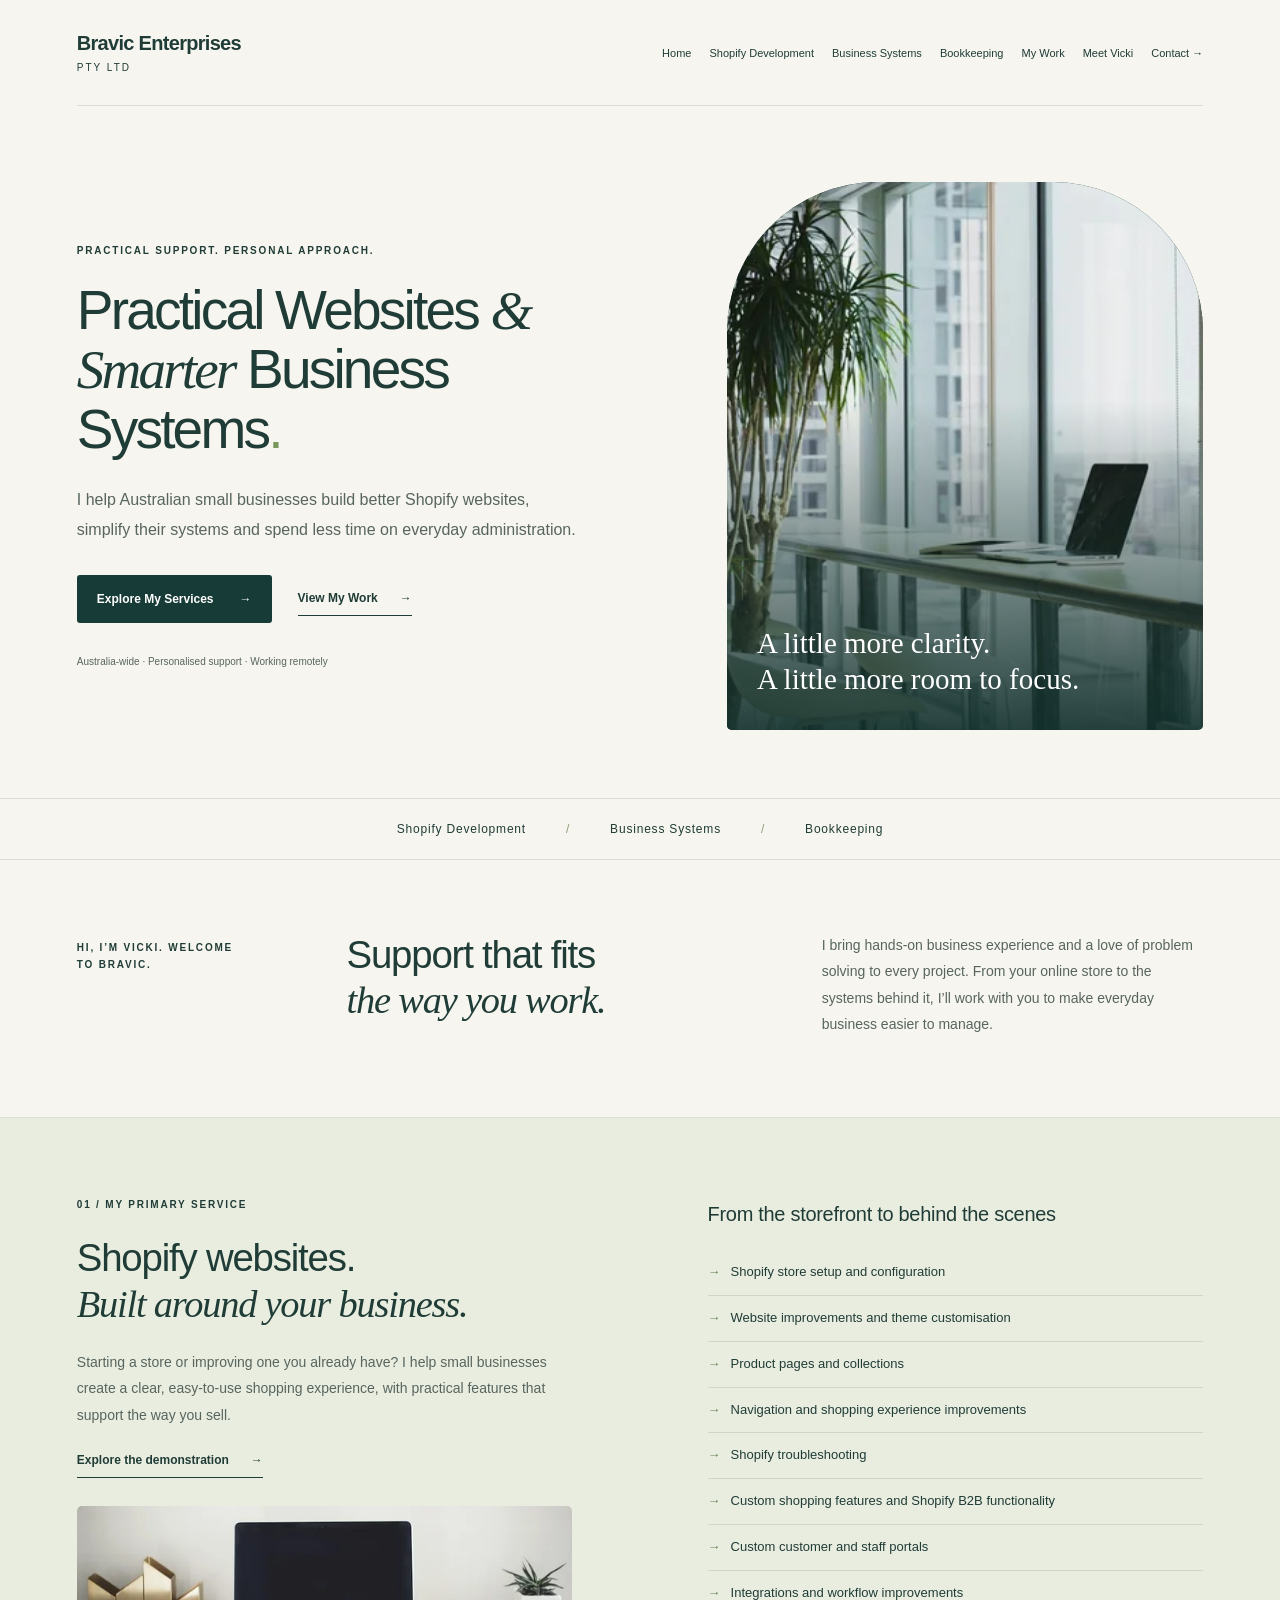
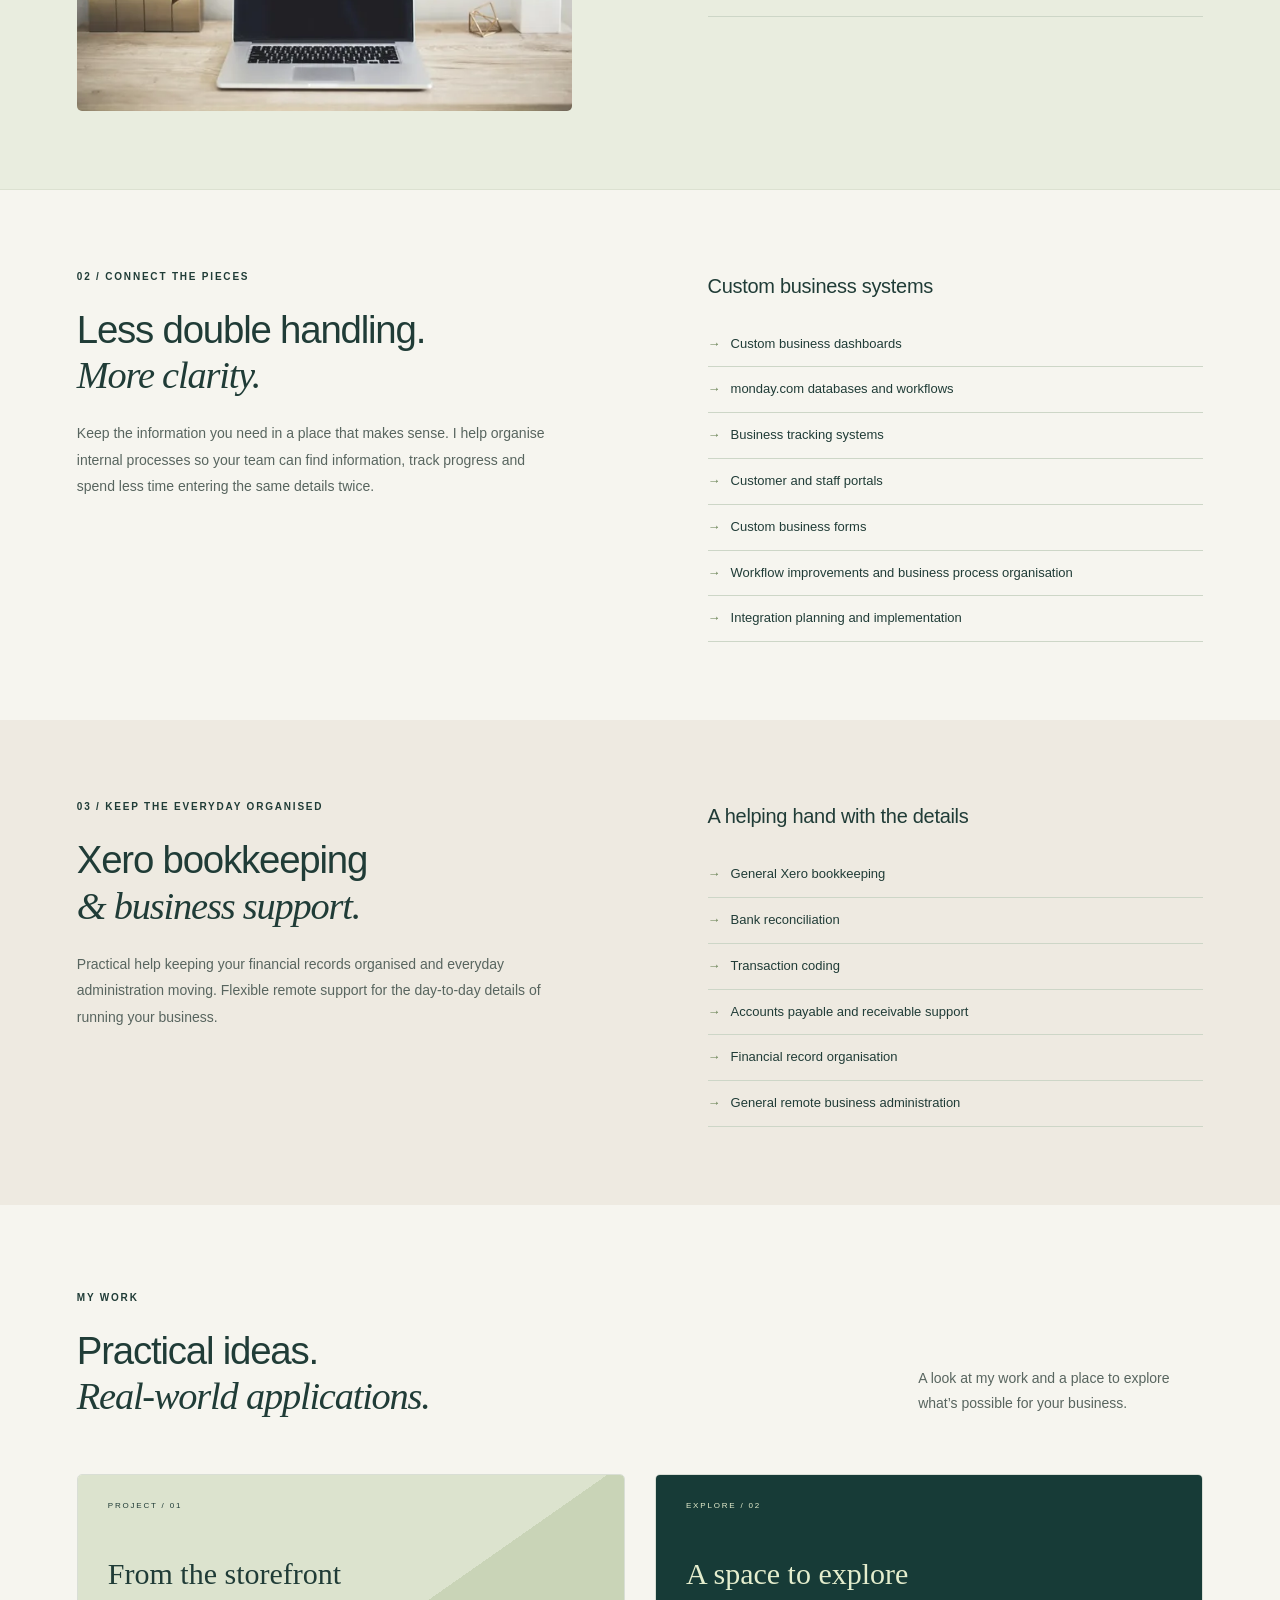
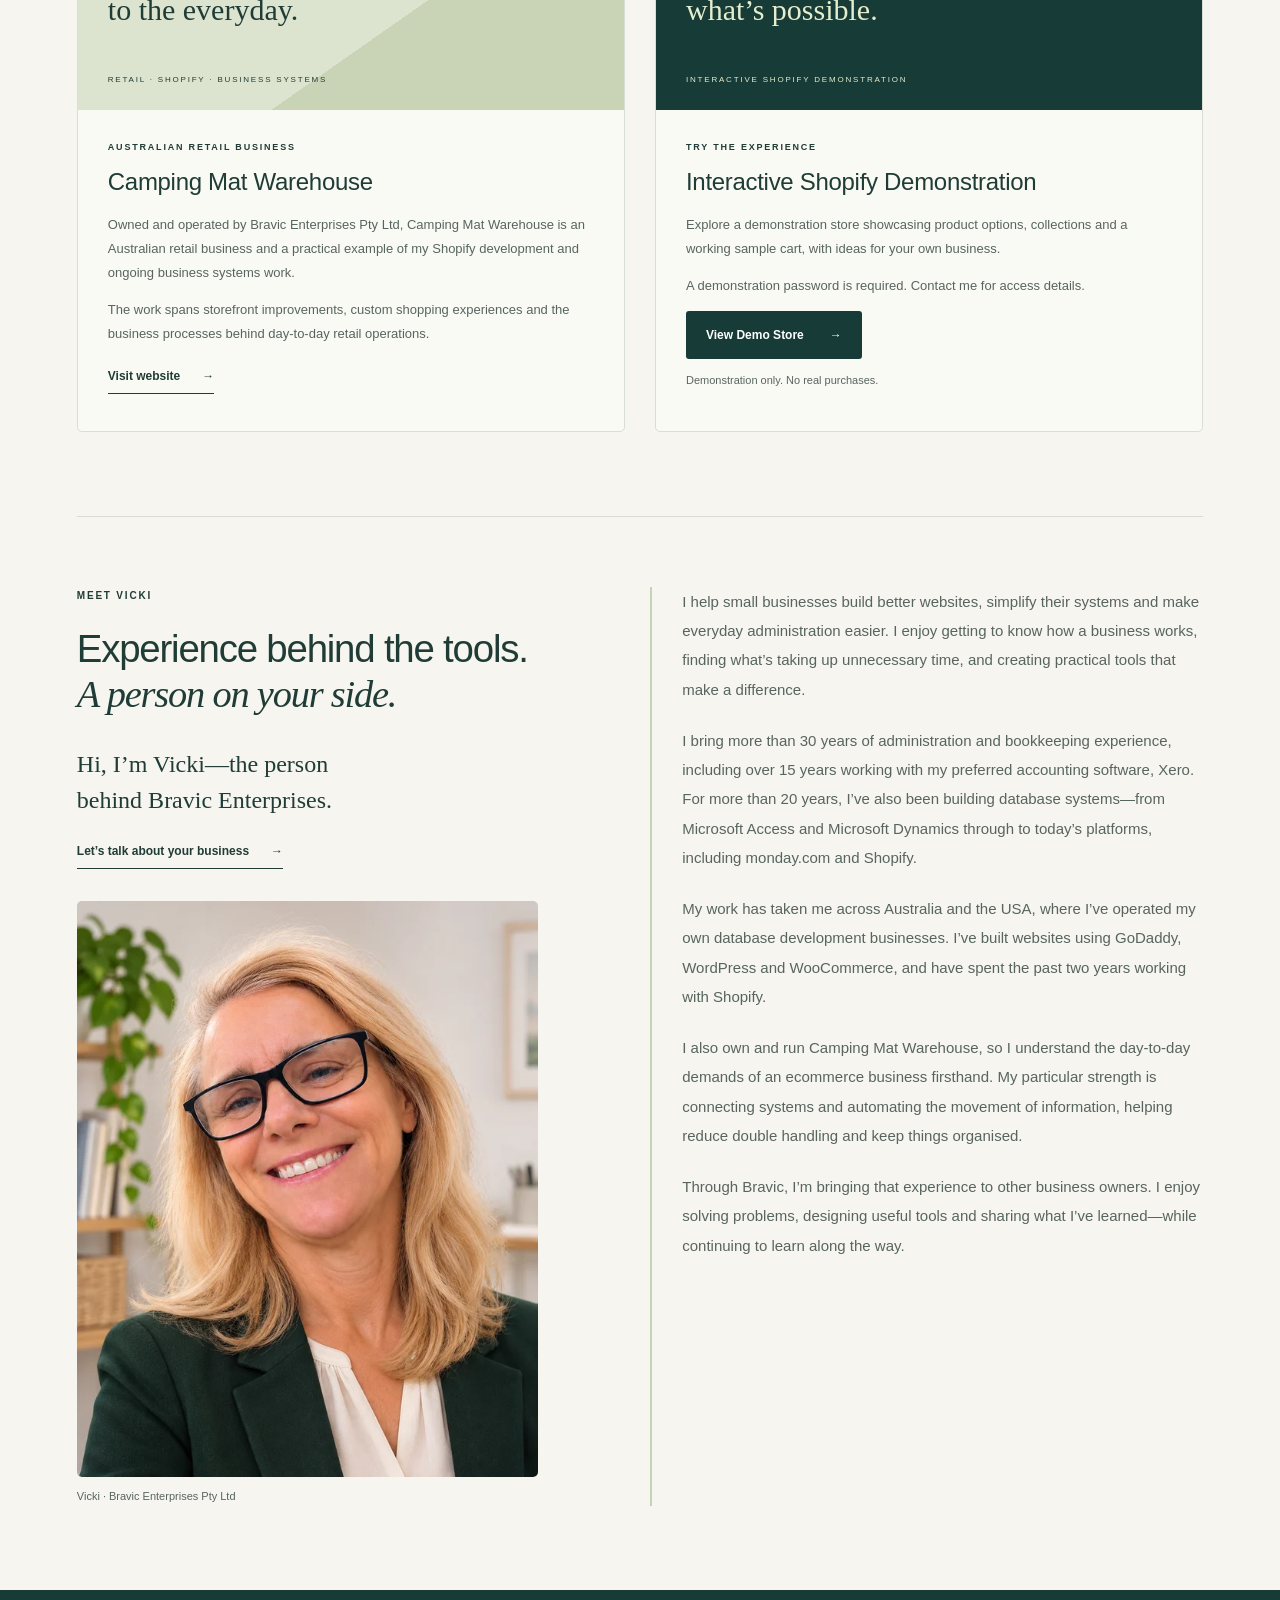
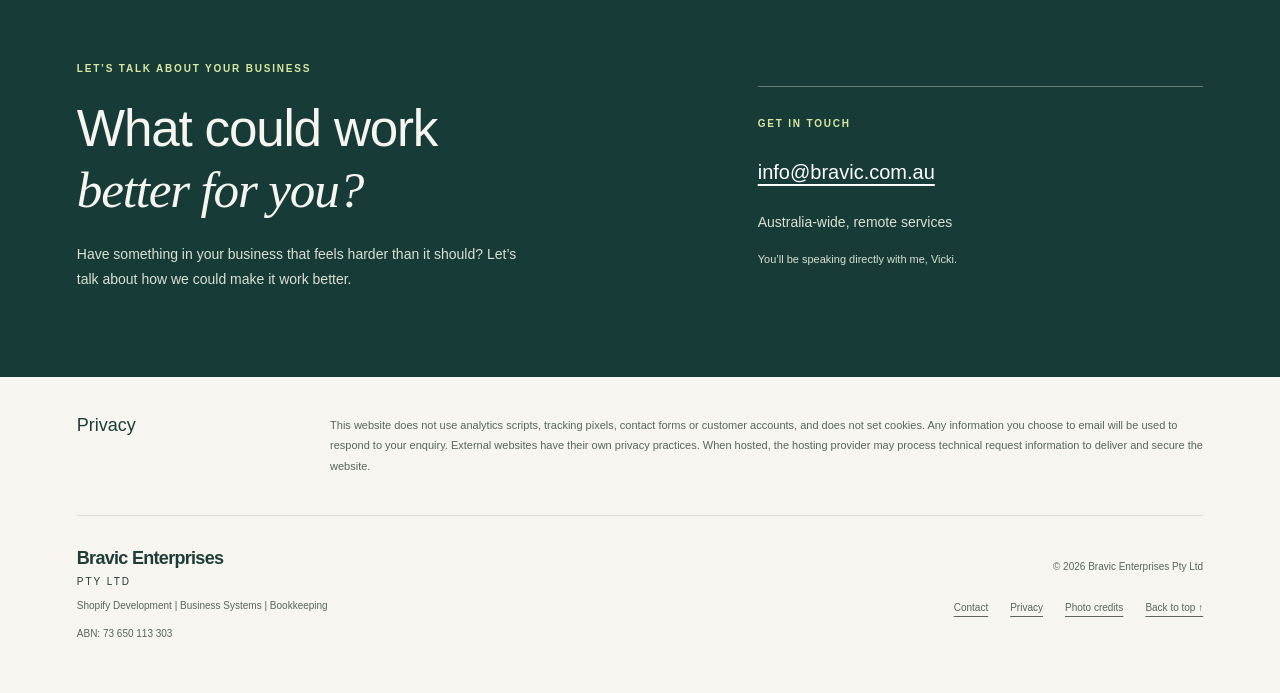
==== commit 51d98360: "Replace stock pen photo with Vicki's business portrait" ====
--- a/index.html
+++ b/index.html
@@ -28,7 +28,7 @@
 <section id="bookkeeping" class="bookkeeping"><div class="wrap service-layout"><div><p class="eyebrow">03 / Keep the everyday organised</p><h2>Xero bookkeeping<br><em>&amp; business support.</em></h2><p class="section-copy">Practical help keeping your financial records organised and everyday administration moving. Flexible remote support for the day-to-day details of running your business.</p></div><div class="service-details"><h3>A helping hand with the details</h3><ul><li>General Xero bookkeeping</li><li>Bank reconciliation</li><li>Transaction coding</li><li>Accounts payable and receivable support</li><li>Financial record organisation</li><li>General remote business administration</li></ul></div></div></section>
 <section id="work" class="work wrap"><div class="section-heading"><div><p class="eyebrow">My work</p><h2>Practical ideas.<br><em>Real-world applications.</em></h2></div><p>A look at my work and a place to explore what’s possible for your business.</p></div><div class="projects"><article class="project"><div class="project-visual retail" aria-hidden="true"><span>PROJECT / 01</span><strong>From the storefront<br>to the everyday.</strong><span>RETAIL · SHOPIFY · BUSINESS SYSTEMS</span></div><div class="project-content"><p class="eyebrow">Australian retail business</p><h3>Camping Mat Warehouse</h3><p>Owned and operated by Bravic Enterprises Pty Ltd, Camping Mat Warehouse is an Australian retail business and a practical example of my Shopify development and ongoing business systems work.</p><p>The work spans storefront improvements, custom shopping experiences and the business processes behind day-to-day retail operations.</p><a class="text-link" href="https://campingmatwarehouse.com.au" target="_blank" rel="noopener noreferrer">Visit website <span class="sr-only">(opens in a new tab)</span><span aria-hidden="true">→</span></a></div></article><article class="project" id="demo"><div class="project-visual demonstration" aria-hidden="true"><span>EXPLORE / 02</span><strong>A space to explore<br>what’s possible.</strong><span>INTERACTIVE SHOPIFY DEMONSTRATION</span></div><div class="project-content"><p class="eyebrow">Try the experience</p><h3>Interactive Shopify Demonstration</h3><p>Explore a demonstration store showcasing product options, collections and a working sample cart, with ideas for your own business.</p><p>A demonstration password is required. Contact me for access details.</p><a class="button" href="https://bravic-demo.myshopify.com" target="_blank" rel="noopener noreferrer">View Demo Store <span class="sr-only">(opens in a new tab)</span><span aria-hidden="true">→</span></a><p class="small">Demonstration only. No real purchases.</p></div></article></div></section>
 <section id="about" class="about-vicki wrap" aria-labelledby="about-title">
-<div class="about-heading"><p class="eyebrow">Meet Vicki</p><h2 id="about-title">Experience behind the tools.<br><em>A person on your side.</em></h2><p class="about-hello">Hi, I’m Vicki—the person behind Bravic Enterprises.</p><a class="text-link" href="#contact">Let’s talk about your business <span aria-hidden="true">→</span></a><figure class="about-photo"><img src="assets/planning-notes-900.webp" srcset="assets/planning-notes-600.webp 600w, assets/planning-notes-900.webp 900w" sizes="(max-width: 700px) 88vw, 38vw" width="900" height="600" alt="A fountain pen resting on a page of handwritten notes" loading="lazy" decoding="async"><figcaption>Practical ideas start with understanding how you work.</figcaption></figure></div>
+<div class="about-heading"><p class="eyebrow">Meet Vicki</p><h2 id="about-title">Experience behind the tools.<br><em>A person on your side.</em></h2><p class="about-hello">Hi, I’m Vicki—the person behind Bravic Enterprises.</p><a class="text-link" href="#contact">Let’s talk about your business <span aria-hidden="true">→</span></a><figure class="about-photo"><img src="assets/vicki-portrait-1000.webp" srcset="assets/vicki-portrait-600.webp 600w, assets/vicki-portrait-1000.webp 1000w" sizes="(max-width: 700px) 88vw, 38vw" width="1000" height="1250" alt="Vicki, the person behind Bravic Enterprises, smiling in a green blazer" loading="lazy" decoding="async"><figcaption>Vicki · Bravic Enterprises Pty Ltd</figcaption></figure></div>
 <div class="about-story">
 <p>I help small businesses build better websites, simplify their systems and make everyday administration easier. I enjoy getting to know how a business works, finding what’s taking up unnecessary time, and creating practical tools that make a difference.</p>
 <p>I bring more than 30 years of administration and bookkeeping experience, including over 15 years working with my preferred accounting software, Xero. For more than 20 years, I’ve also been building database systems—from Microsoft Access and Microsoft Dynamics through to today’s platforms, including monday.com and Shopify.</p>
--- a/styles.css
+++ b/styles.css
@@ -168,12 +168,12 @@
 .hero-photo figcaption { position: absolute; bottom: 32px; left: 30px; right: 24px; color: white; font: 29px/1.25 Georgia, serif; z-index: 1; }
 .service-photo { display: block; width: 100%; height: 205px; object-fit: cover; object-position: center 58%; border-radius: 5px; margin-top: 28px; }
 .about-photo { margin: 32px 0 0; }
-.about-photo img { display: block; width: 100%; aspect-ratio: 4 / 3; height: auto; object-fit: cover; border-radius: 5px; }
+.about-photo img { display: block; width: 100%; aspect-ratio: 4 / 5; height: auto; object-fit: cover; border-radius: 5px; }
 .about-photo figcaption { color: var(--muted); font-size: 11px; line-height: 1.8; margin-top: 10px; }
 .footer-meta > div { flex-wrap: wrap; }
 @media (max-width: 700px) {
   .hero-photo { aspect-ratio: 1 / 1; max-width: 460px; width: 100%; justify-self: center; border-radius: 120px 120px 5px 5px; }
   .hero-photo figcaption { font-size: 27px; bottom: 25px; left: 25px; }
   .service-photo { height: 200px; }
-  .about-photo img { aspect-ratio: 3 / 2; }
+  .about-photo img { aspect-ratio: 4 / 5; }
 }
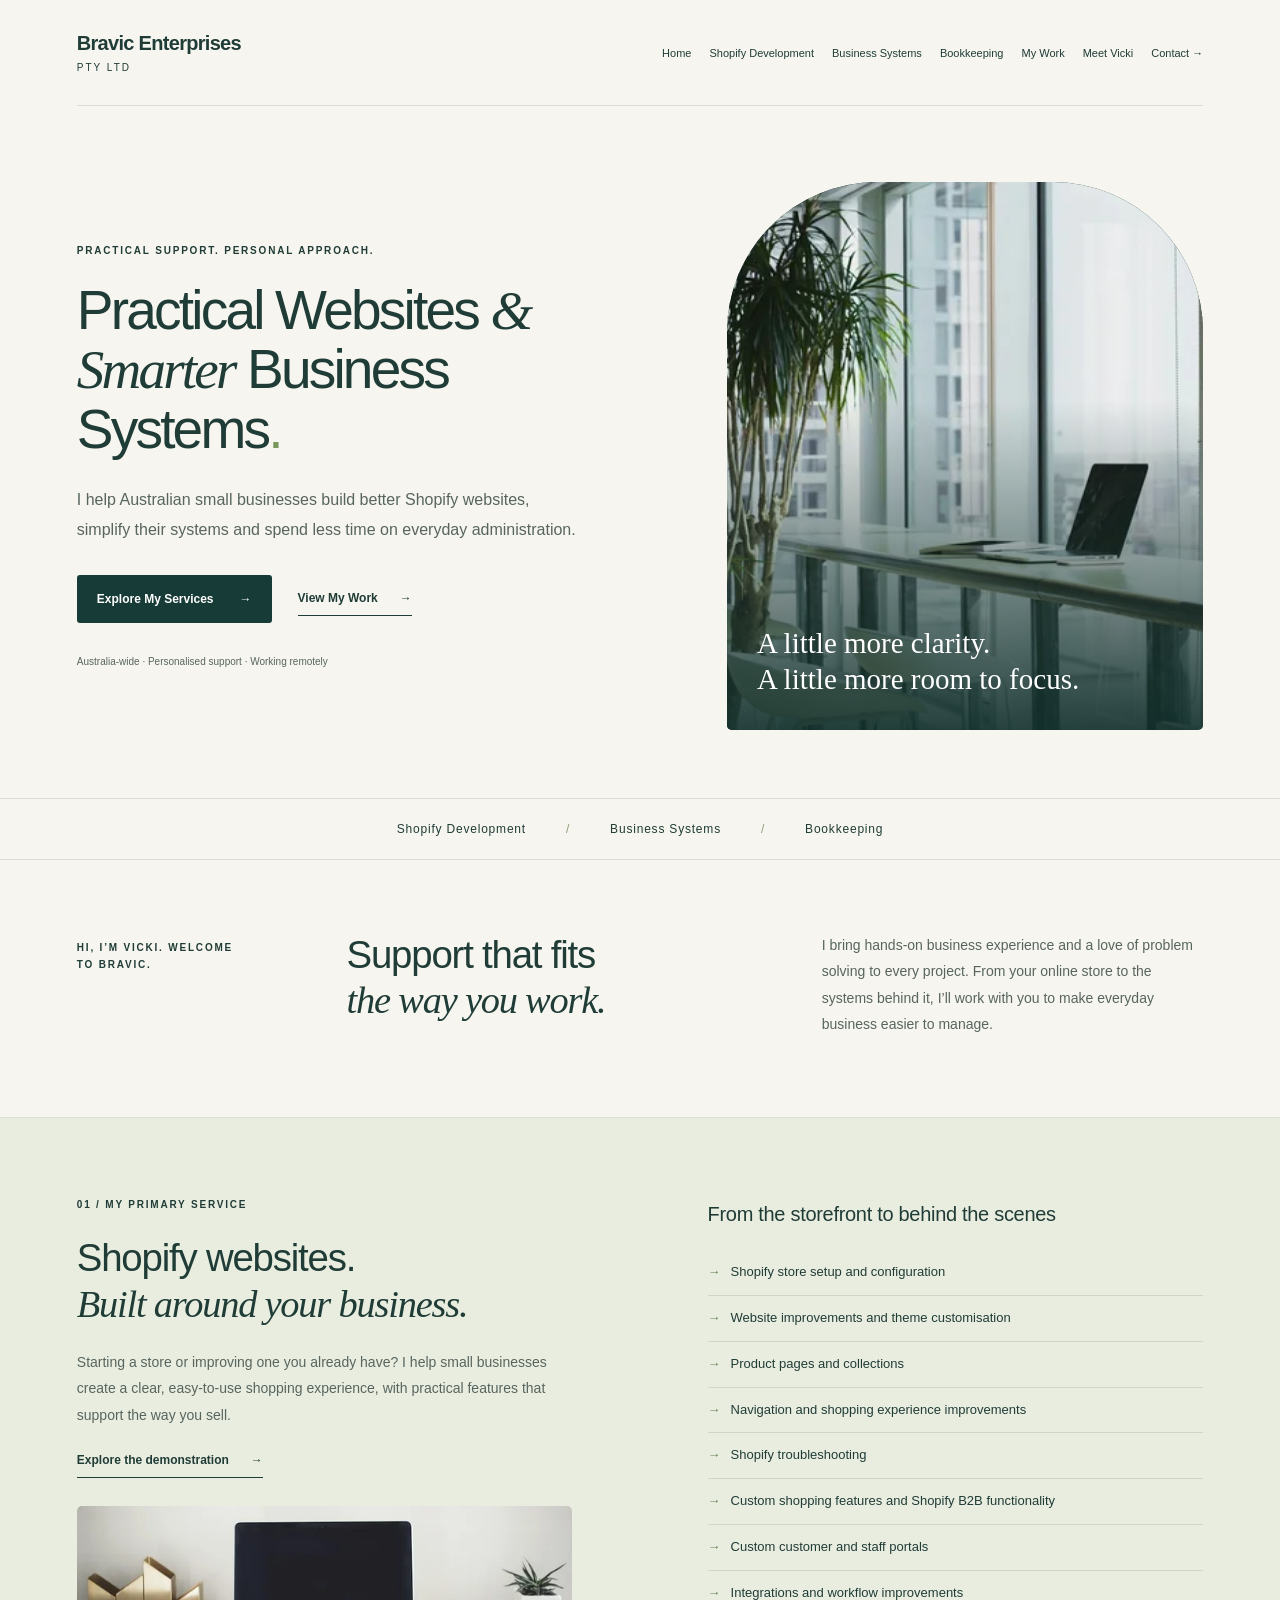
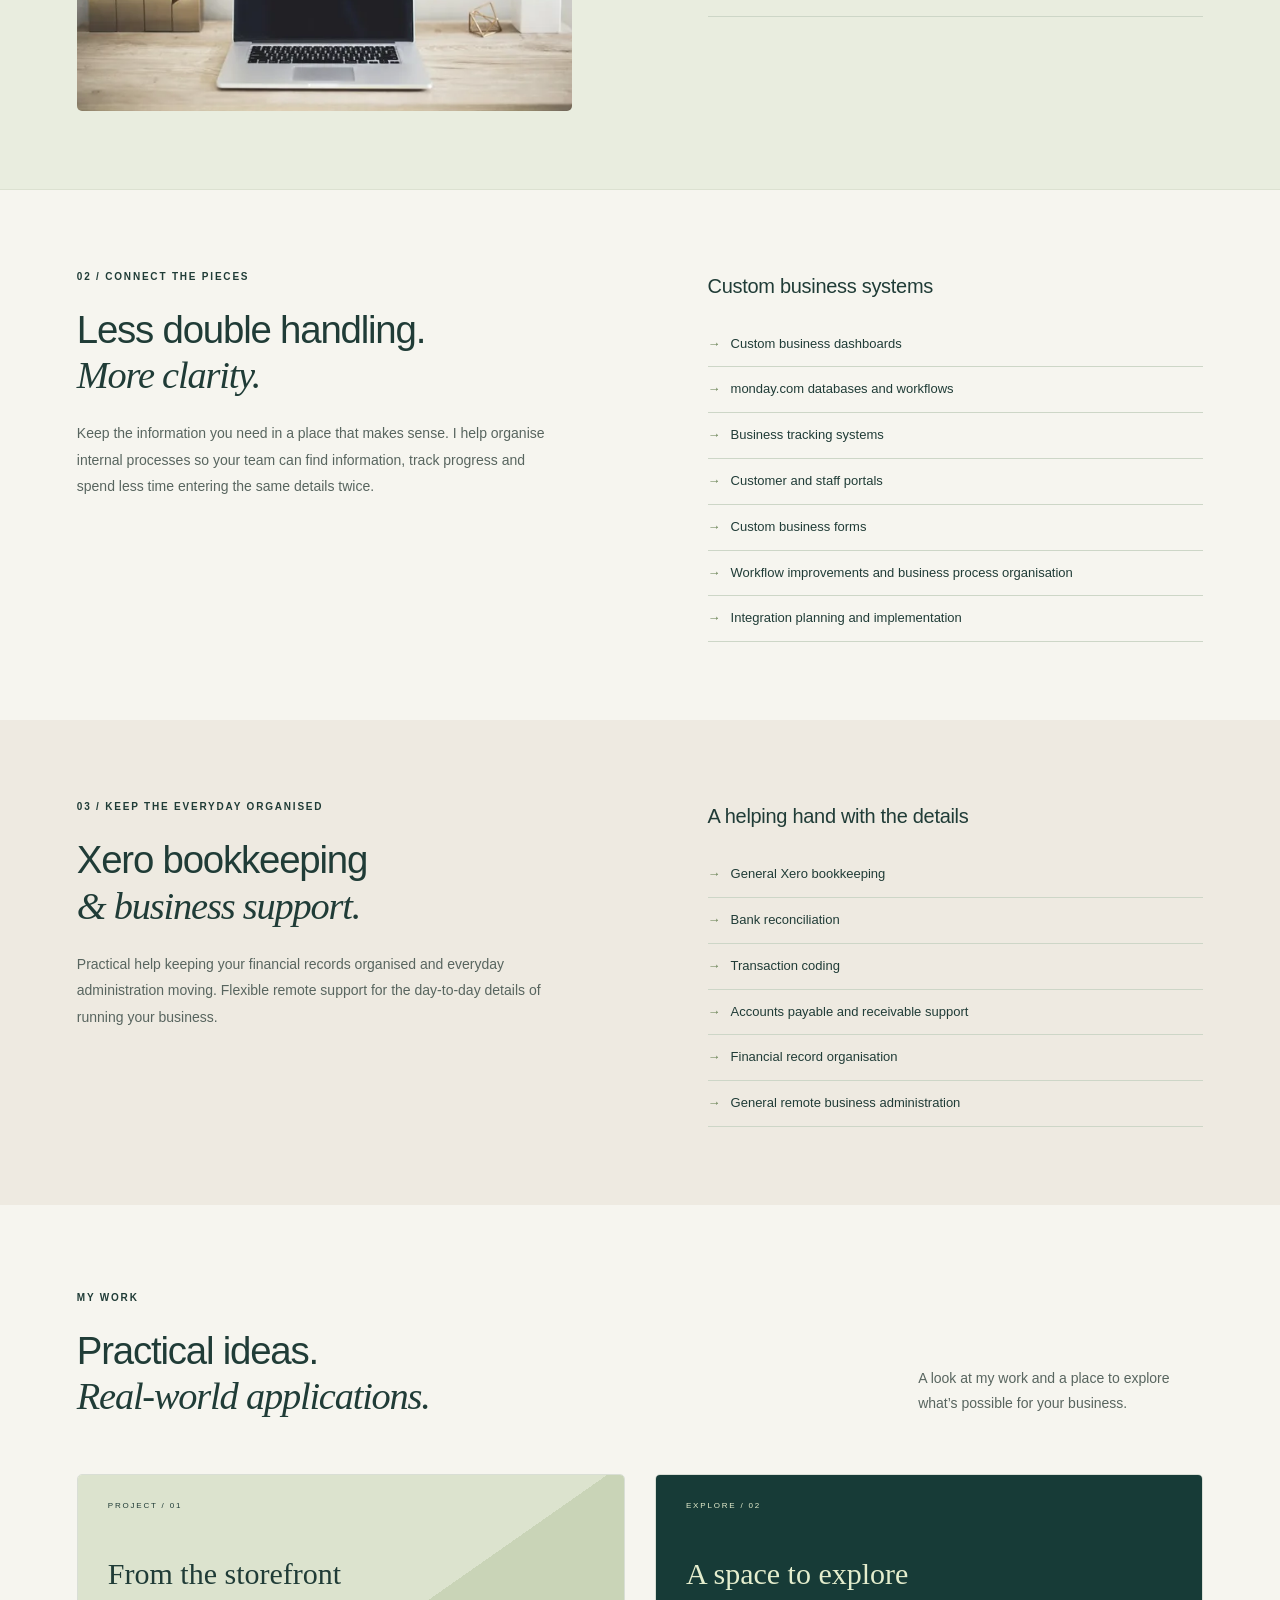
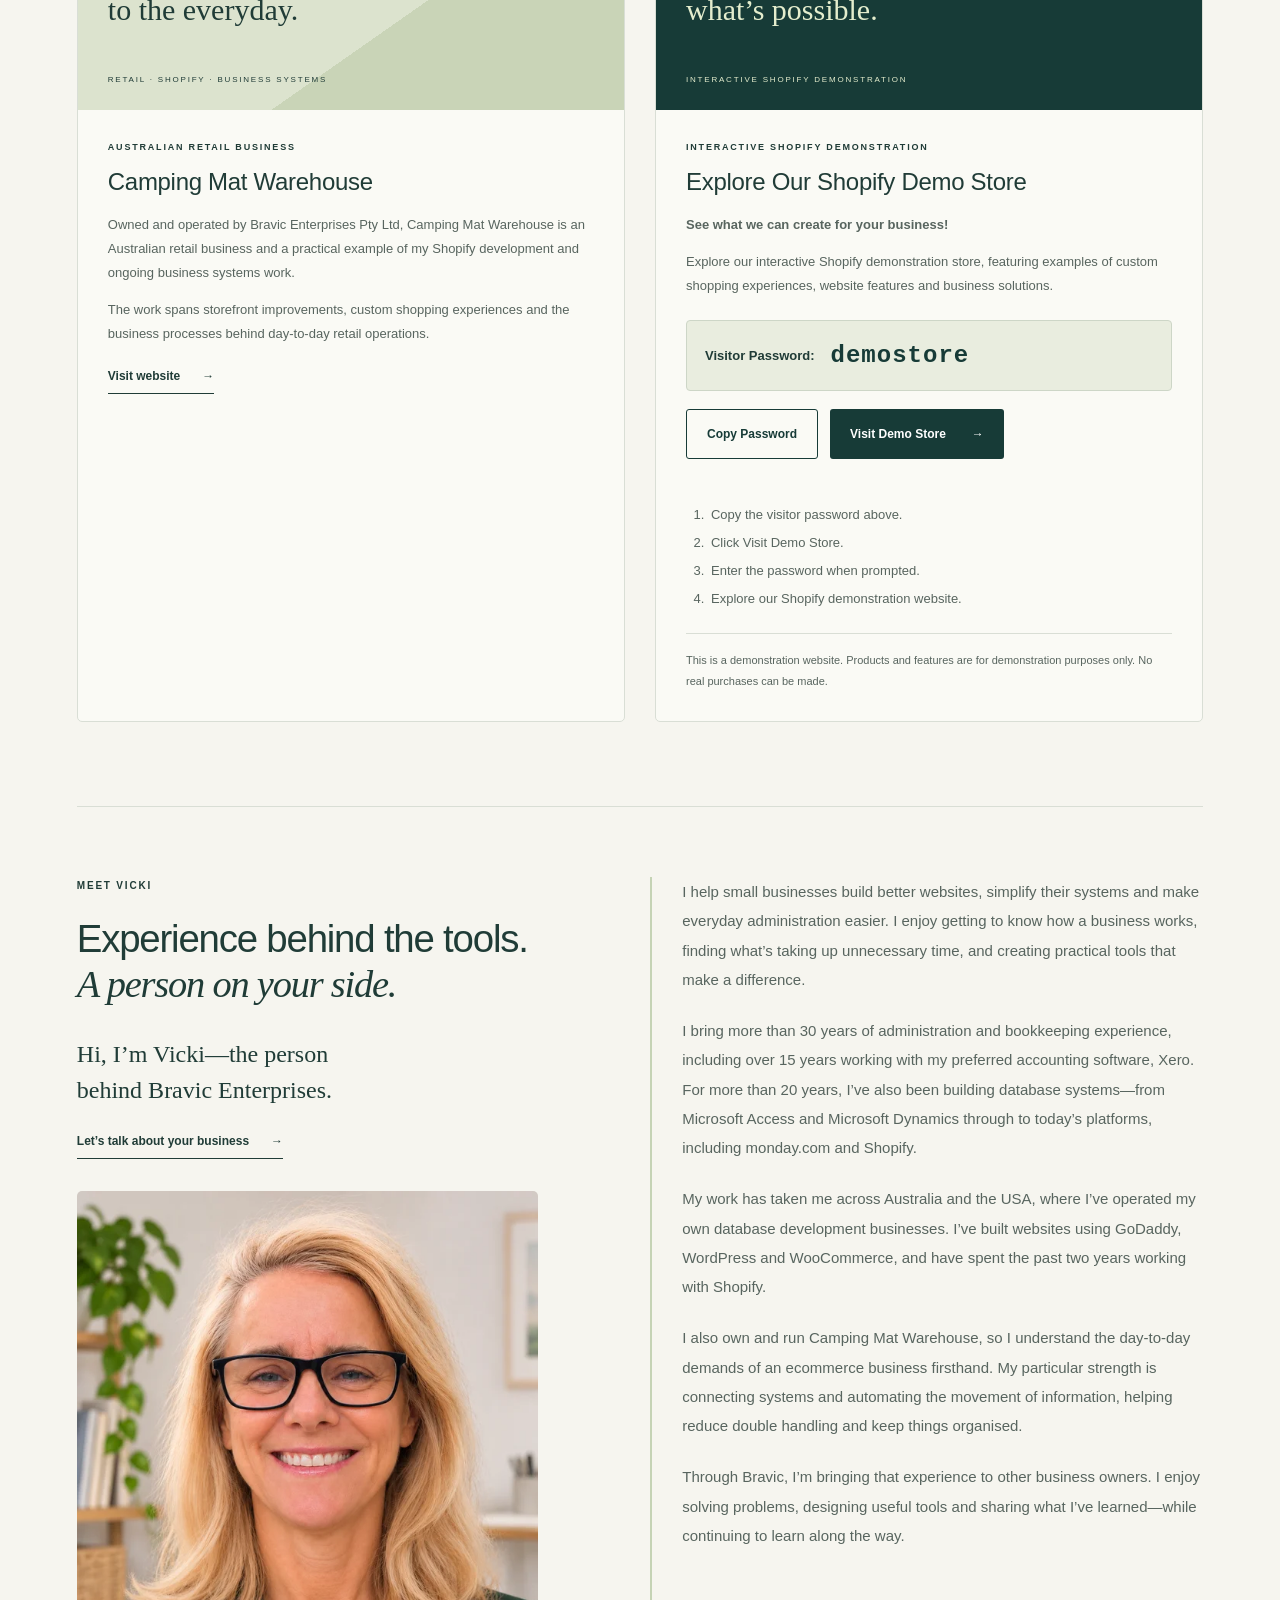
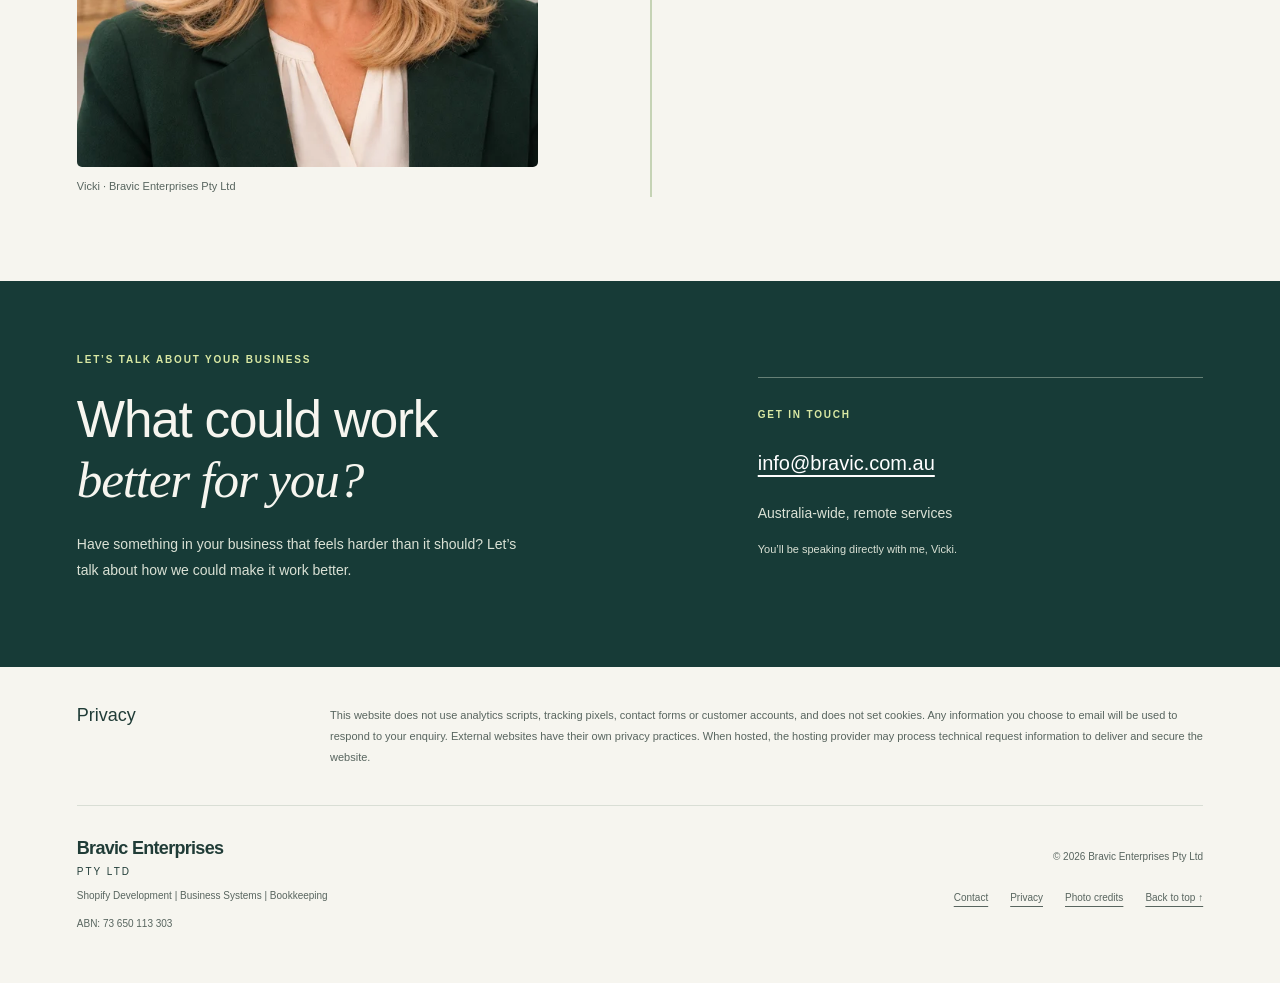
==== commit edd187a6: "Add public Shopify demo visitor access" ====
--- a/index.html
+++ b/index.html
@@ -9,6 +9,7 @@
 <meta property="og:description" content="Practical Shopify websites, custom business systems and Xero bookkeeping. Personalised remote support for Australian small businesses.">
 <meta property="og:type" content="website"><meta property="og:locale" content="en_AU">
 <link rel="icon" href="assets/favicon.svg" type="image/svg+xml"><link rel="stylesheet" href="styles.css">
+<script src="demo-access.js" defer></script>
 </head>
 <body>
 <a class="skip" href="#main">Skip to content</a>
@@ -26,7 +27,25 @@
 <section id="shopify" class="service shopify"><div class="wrap service-layout"><div><p class="eyebrow">01 / My primary service</p><h2>Shopify websites.<br><em>Built around your business.</em></h2><p class="section-copy">Starting a store or improving one you already have? I help small businesses create a clear, easy-to-use shopping experience, with practical features that support the way you sell.</p><a class="text-link" href="#demo">Explore the demonstration <span aria-hidden="true">→</span></a><img class="service-photo" src="assets/website-work-1000.webp" srcset="assets/website-work-600.webp 600w, assets/website-work-1000.webp 1000w" sizes="(max-width: 700px) 88vw, 42vw" width="1000" height="667" alt="An open laptop on a simple wooden desk" loading="lazy" decoding="async"></div><div class="service-details"><h3>From the storefront to behind the scenes</h3><ul><li>Shopify store setup and configuration</li><li>Website improvements and theme customisation</li><li>Product pages and collections</li><li>Navigation and shopping experience improvements</li><li>Shopify troubleshooting</li><li>Custom shopping features and Shopify B2B functionality</li><li>Custom customer and staff portals</li><li>Integrations and workflow improvements</li></ul></div></div></section>
 <section id="systems" class="service wrap service-layout"><div><p class="eyebrow">02 / Connect the pieces</p><h2>Less double handling.<br><em>More clarity.</em></h2><p class="section-copy">Keep the information you need in a place that makes sense. I help organise internal processes so your team can find information, track progress and spend less time entering the same details twice.</p></div><div class="service-details"><h3>Custom business systems</h3><ul><li>Custom business dashboards</li><li>monday.com databases and workflows</li><li>Business tracking systems</li><li>Customer and staff portals</li><li>Custom business forms</li><li>Workflow improvements and business process organisation</li><li>Integration planning and implementation</li></ul></div></section>
 <section id="bookkeeping" class="bookkeeping"><div class="wrap service-layout"><div><p class="eyebrow">03 / Keep the everyday organised</p><h2>Xero bookkeeping<br><em>&amp; business support.</em></h2><p class="section-copy">Practical help keeping your financial records organised and everyday administration moving. Flexible remote support for the day-to-day details of running your business.</p></div><div class="service-details"><h3>A helping hand with the details</h3><ul><li>General Xero bookkeeping</li><li>Bank reconciliation</li><li>Transaction coding</li><li>Accounts payable and receivable support</li><li>Financial record organisation</li><li>General remote business administration</li></ul></div></div></section>
-<section id="work" class="work wrap"><div class="section-heading"><div><p class="eyebrow">My work</p><h2>Practical ideas.<br><em>Real-world applications.</em></h2></div><p>A look at my work and a place to explore what’s possible for your business.</p></div><div class="projects"><article class="project"><div class="project-visual retail" aria-hidden="true"><span>PROJECT / 01</span><strong>From the storefront<br>to the everyday.</strong><span>RETAIL · SHOPIFY · BUSINESS SYSTEMS</span></div><div class="project-content"><p class="eyebrow">Australian retail business</p><h3>Camping Mat Warehouse</h3><p>Owned and operated by Bravic Enterprises Pty Ltd, Camping Mat Warehouse is an Australian retail business and a practical example of my Shopify development and ongoing business systems work.</p><p>The work spans storefront improvements, custom shopping experiences and the business processes behind day-to-day retail operations.</p><a class="text-link" href="https://campingmatwarehouse.com.au" target="_blank" rel="noopener noreferrer">Visit website <span class="sr-only">(opens in a new tab)</span><span aria-hidden="true">→</span></a></div></article><article class="project" id="demo"><div class="project-visual demonstration" aria-hidden="true"><span>EXPLORE / 02</span><strong>A space to explore<br>what’s possible.</strong><span>INTERACTIVE SHOPIFY DEMONSTRATION</span></div><div class="project-content"><p class="eyebrow">Try the experience</p><h3>Interactive Shopify Demonstration</h3><p>Explore a demonstration store showcasing product options, collections and a working sample cart, with ideas for your own business.</p><p>A demonstration password is required. Contact me for access details.</p><a class="button" href="https://bravic-demo.myshopify.com" target="_blank" rel="noopener noreferrer">View Demo Store <span class="sr-only">(opens in a new tab)</span><span aria-hidden="true">→</span></a><p class="small">Demonstration only. No real purchases.</p></div></article></div></section>
+<section id="work" class="work wrap"><div class="section-heading"><div><p class="eyebrow">My work</p><h2>Practical ideas.<br><em>Real-world applications.</em></h2></div><p>A look at my work and a place to explore what’s possible for your business.</p></div><div class="projects"><article class="project"><div class="project-visual retail" aria-hidden="true"><span>PROJECT / 01</span><strong>From the storefront<br>to the everyday.</strong><span>RETAIL · SHOPIFY · BUSINESS SYSTEMS</span></div><div class="project-content"><p class="eyebrow">Australian retail business</p><h3>Camping Mat Warehouse</h3><p>Owned and operated by Bravic Enterprises Pty Ltd, Camping Mat Warehouse is an Australian retail business and a practical example of my Shopify development and ongoing business systems work.</p><p>The work spans storefront improvements, custom shopping experiences and the business processes behind day-to-day retail operations.</p><a class="text-link" href="https://campingmatwarehouse.com.au" target="_blank" rel="noopener noreferrer">Visit website <span class="sr-only">(opens in a new tab)</span><span aria-hidden="true">→</span></a></div></article><article class="project" id="demo"><div class="project-visual demonstration" aria-hidden="true"><span>EXPLORE / 02</span><strong>A space to explore<br>what’s possible.</strong><span>INTERACTIVE SHOPIFY DEMONSTRATION</span></div><div class="project-content demo-content">
+<p class="eyebrow">Interactive Shopify Demonstration</p>
+<h3>Explore Our Shopify Demo Store</h3>
+<p class="demo-invitation">See what we can create for your business!</p>
+<p>Explore our interactive Shopify demonstration store, featuring examples of custom shopping experiences, website features and business solutions.</p>
+<div class="demo-password"><span>Visitor Password:</span> <code id="demo-password">demostore</code></div>
+<div class="demo-actions">
+<button class="button button-secondary" id="copy-password" type="button" aria-describedby="copy-status" hidden>Copy Password</button>
+<a class="button" href="https://bravic-demo.myshopify.com" target="_blank" rel="noopener noreferrer">Visit Demo Store <span class="sr-only">(opens in a new tab)</span><span aria-hidden="true">→</span></a>
+</div>
+<p id="copy-status" class="copy-status" role="status" aria-live="polite" aria-atomic="true"></p>
+<ol class="demo-instructions">
+<li>Copy the visitor password above.</li>
+<li>Click Visit Demo Store.</li>
+<li>Enter the password when prompted.</li>
+<li>Explore our Shopify demonstration website.</li>
+</ol>
+<p class="small demo-note">This is a demonstration website. Products and features are for demonstration purposes only. No real purchases can be made.</p>
+</div></article></div></section>
 <section id="about" class="about-vicki wrap" aria-labelledby="about-title">
 <div class="about-heading"><p class="eyebrow">Meet Vicki</p><h2 id="about-title">Experience behind the tools.<br><em>A person on your side.</em></h2><p class="about-hello">Hi, I’m Vicki—the person behind Bravic Enterprises.</p><a class="text-link" href="#contact">Let’s talk about your business <span aria-hidden="true">→</span></a><figure class="about-photo"><img src="assets/vicki-portrait-1000.webp" srcset="assets/vicki-portrait-600.webp 600w, assets/vicki-portrait-1000.webp 1000w" sizes="(max-width: 700px) 88vw, 38vw" width="1000" height="1250" alt="Vicki, the person behind Bravic Enterprises, smiling in a green blazer" loading="lazy" decoding="async"><figcaption>Vicki · Bravic Enterprises Pty Ltd</figcaption></figure></div>
 <div class="about-story">
--- a/styles.css
+++ b/styles.css
@@ -177,3 +177,19 @@
   .service-photo { height: 200px; }
   .about-photo img { aspect-ratio: 4 / 5; }
 }
+
+/* Public Shopify demonstration access */
+.demo-password{display:flex;align-items:center;flex-wrap:wrap;gap:8px 16px;background:#e9eddf;border:1px solid #cdd6c7;border-radius:4px;padding:18px;margin-block:22px 18px;font-size:13px;font-weight:700}
+.demo-password code{font:700 24px/1.4 monospace;letter-spacing:1px;color:var(--green);user-select:all}
+.demo-actions{display:flex;flex-wrap:wrap;gap:12px}
+.demo-actions .button{min-height:48px;cursor:pointer}
+.demo-actions [hidden]{display:none}
+.button-secondary{background:transparent;color:var(--green);border:1px solid var(--green)}
+.button-secondary:hover{background:#e9eddf}
+.project-content .demo-invitation{color:var(--green);font-weight:700}
+.project-content .copy-status{min-height:1.85em;margin:8px 0;color:var(--green);font-weight:700}
+.demo-instructions{padding-left:22px;margin-block:12px 22px;font-size:13px;line-height:1.85;color:var(--muted)}
+.demo-instructions li{padding-left:3px;margin-bottom:4px}
+.demo-note{border-top:1px solid var(--line);padding-top:16px;margin-bottom:0}
+.clipboard-fallback{position:fixed;top:0;left:0;width:1px;height:1px;opacity:0;font-size:16px}
+@media(max-width:400px){.demo-actions .button{width:100%}}
